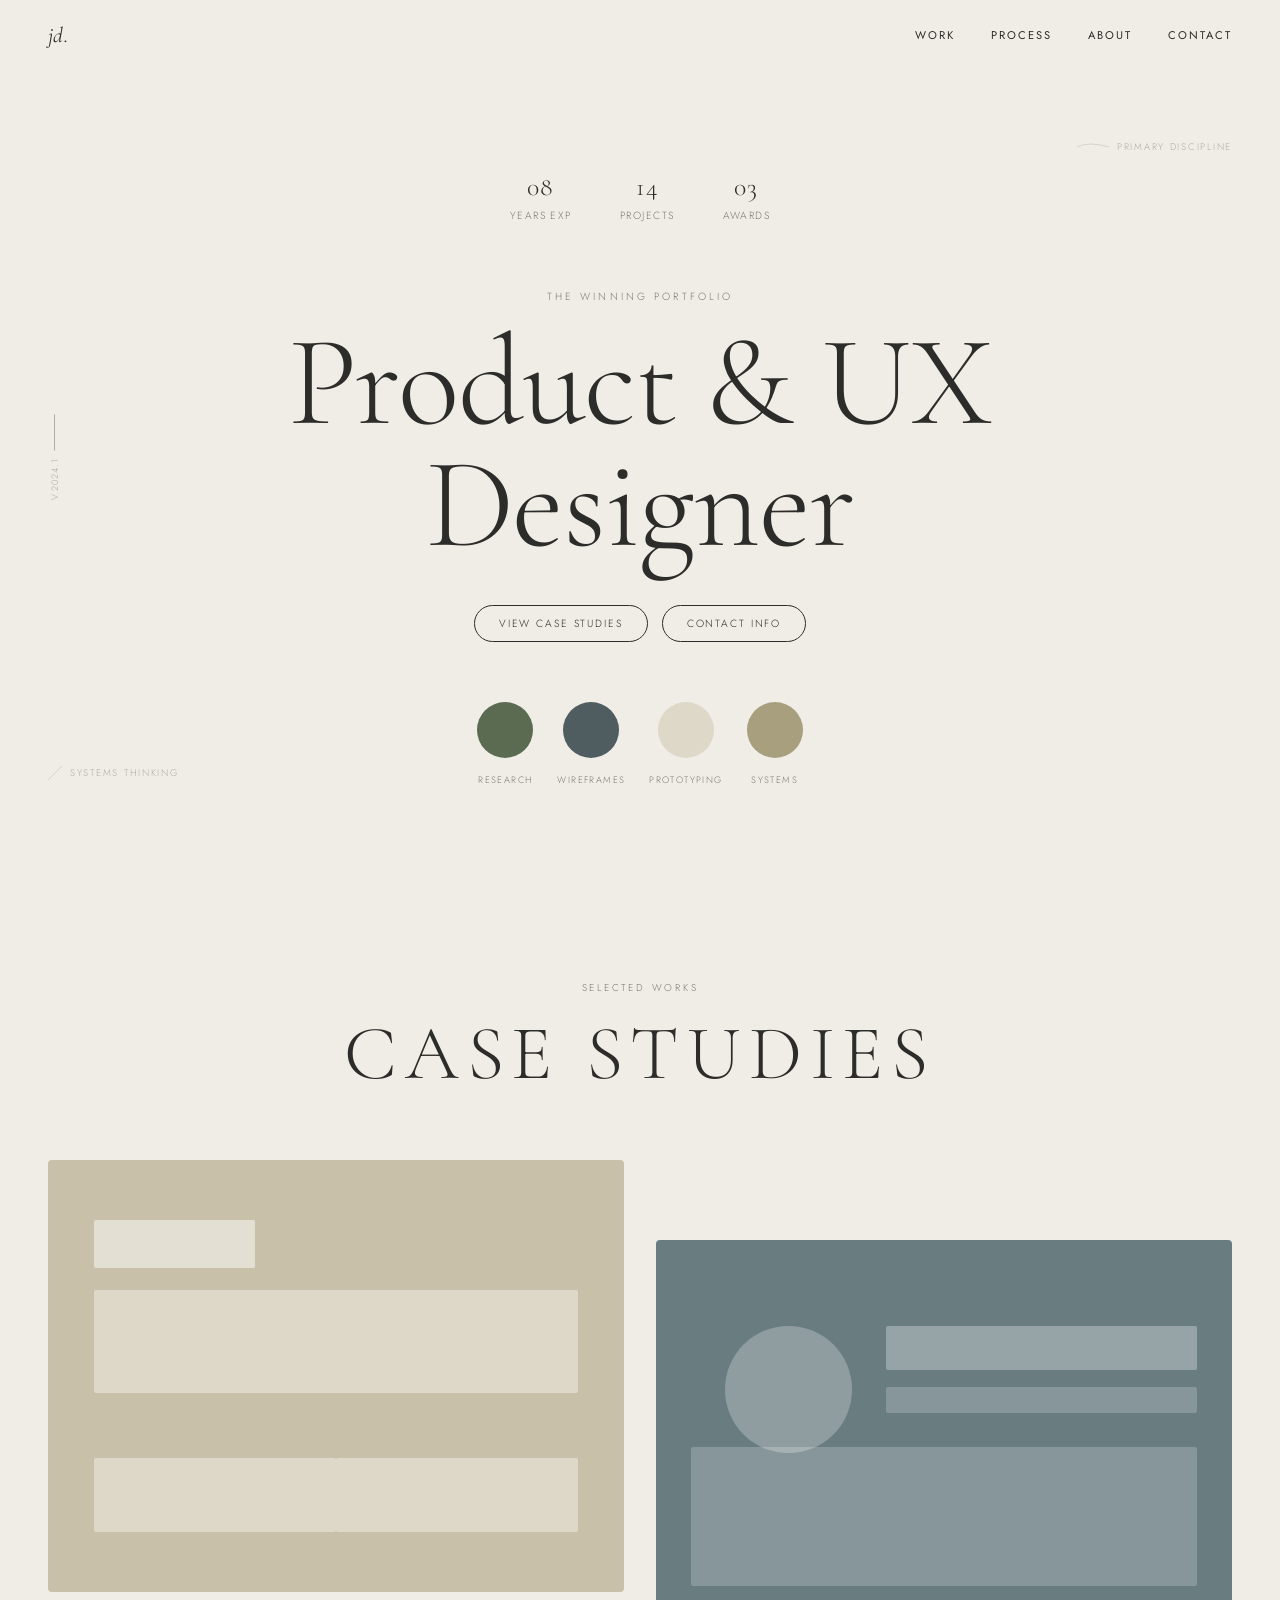
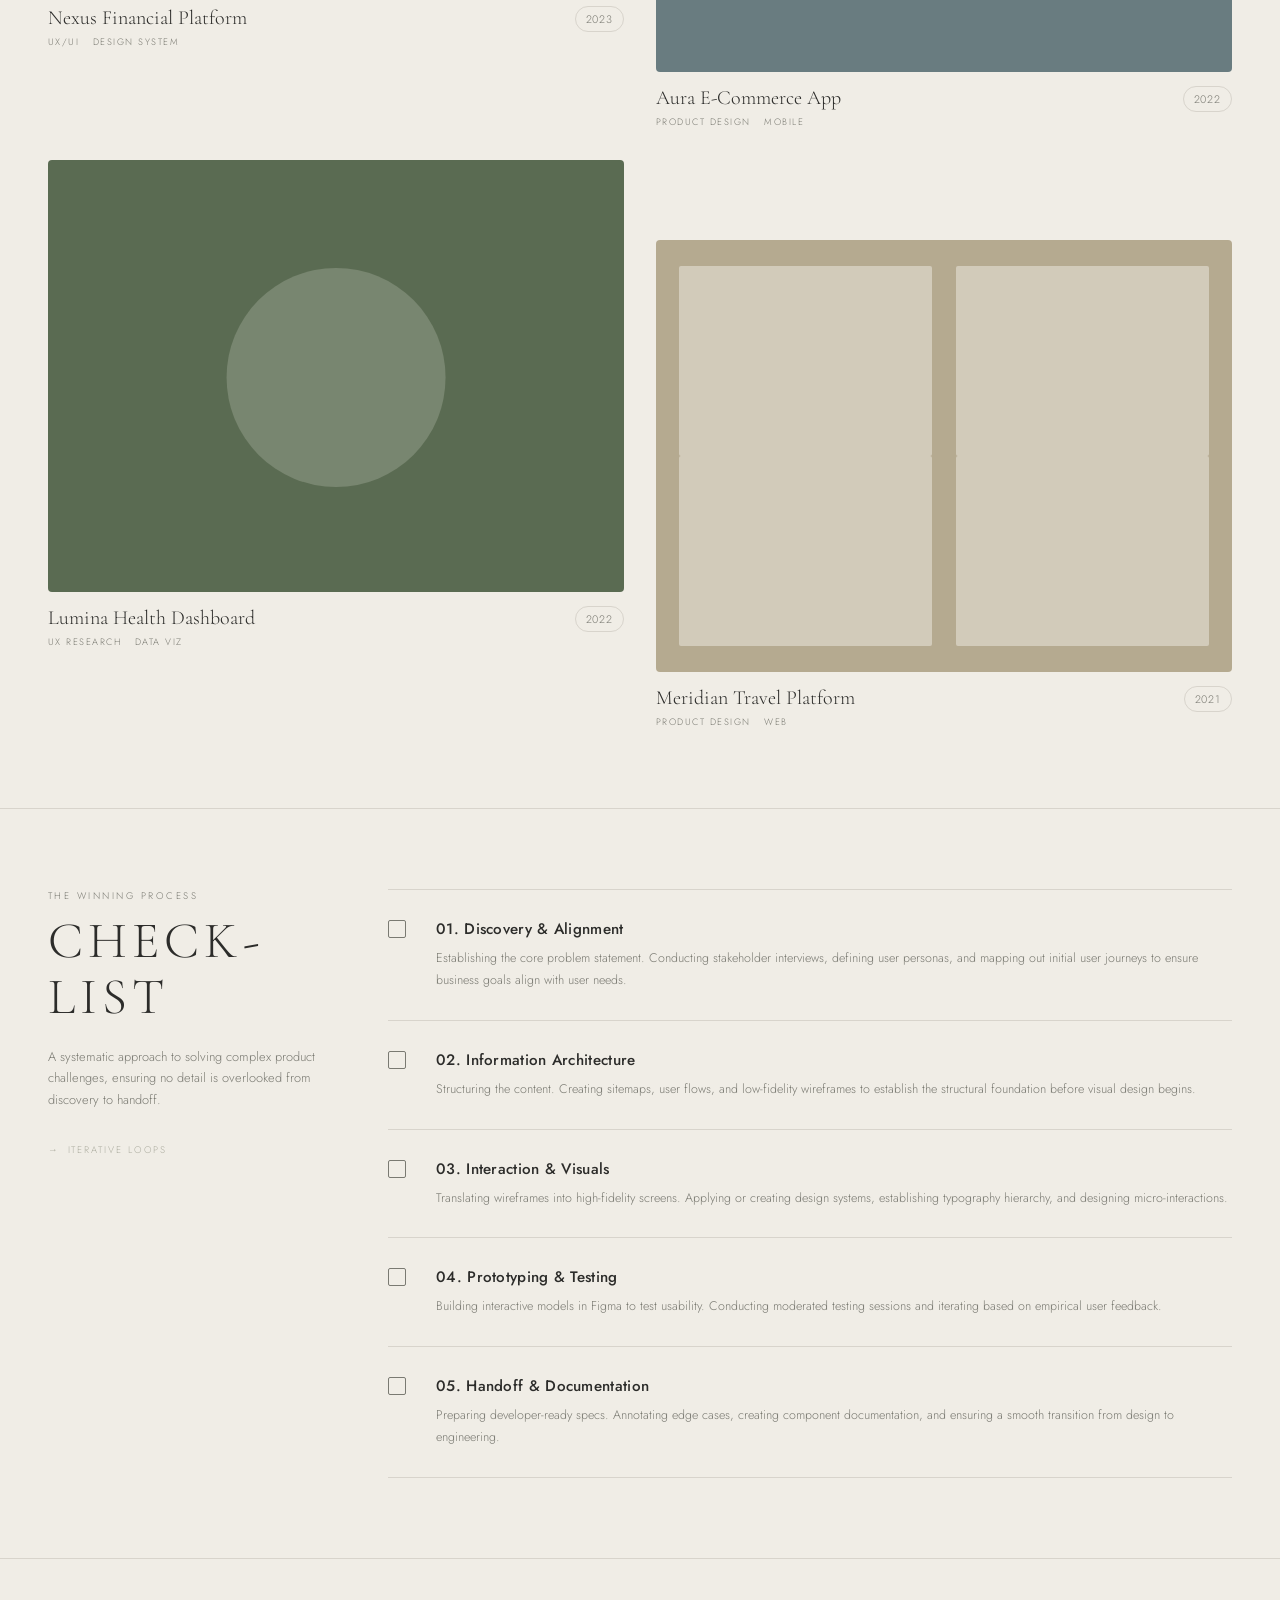
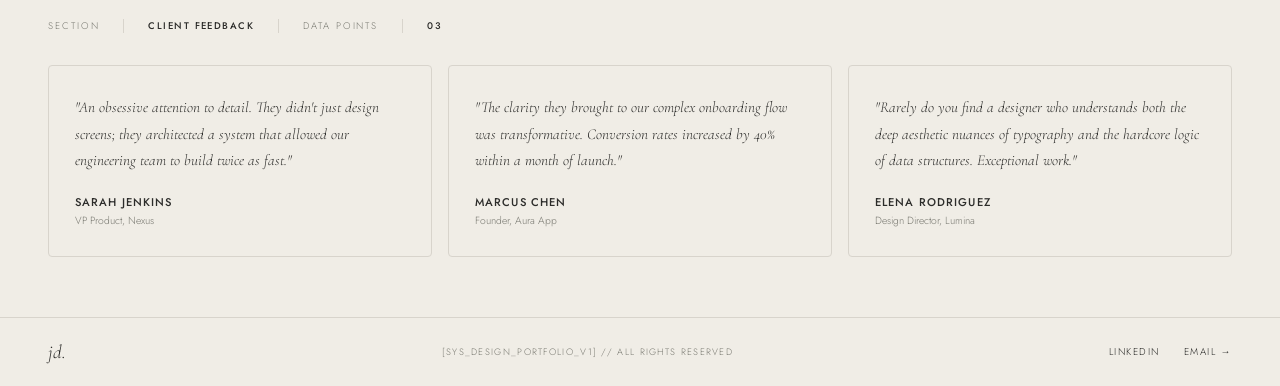
==== index.html @ a4fb931e "Add files via upload" ====
<!DOCTYPE html>
<html lang="en">
<head>
<meta charset="UTF-8">
<meta name="viewport" content="width=device-width, initial-scale=1.0">
<title>JD — Product & UX Designer</title>
<link rel="preconnect" href="https://fonts.googleapis.com">
<link href="https://fonts.googleapis.com/css2?family=Cormorant+Garamond:ital,wght@0,300;0,400;0,600;1,300&family=Jost:wght@200;300;400;500&display=swap" rel="stylesheet">
<style>
  *, *::before, *::after { box-sizing: border-box; margin: 0; padding: 0; }

  :root {
    --bg: #f0ede6;
    --bg2: #ebe8e1;
    --text: #2c2c2a;
    --text-muted: #7a7a72;
    --text-light: #adadA0;
    --green: #5a6b52;
    --slate: #4f5c60;
    --cream: #ddd8c8;
    --khaki: #a89f7e;
    --border: #d8d4cc;
    --font-display: 'Cormorant Garamond', Georgia, serif;
    --font-body: 'Jost', sans-serif;
  }

  html { scroll-behavior: smooth; }

  body {
    background: var(--bg);
    color: var(--text);
    font-family: var(--font-body);
    font-weight: 300;
    overflow-x: hidden;
  }

  /* ── NAV ── */
  nav {
    position: fixed; top: 0; left: 0; right: 0; z-index: 100;
    display: flex; align-items: center; justify-content: space-between;
    padding: 22px 48px;
    background: rgba(240,237,230,0.9);
    backdrop-filter: blur(8px);
  }
  .nav-logo {
    font-family: var(--font-display);
    font-style: italic;
    font-size: 1.35rem;
    font-weight: 400;
    letter-spacing: 0.02em;
    color: var(--text);
    text-decoration: none;
  }
  .nav-links { display: flex; gap: 36px; }
  .nav-links a {
    font-size: 0.7rem;
    font-weight: 400;
    letter-spacing: 0.18em;
    text-transform: uppercase;
    color: var(--text);
    text-decoration: none;
    transition: opacity .2s;
  }
  .nav-links a:hover { opacity: 0.5; }

  /* ── HERO ── */
  .hero {
    min-height: 100vh;
    display: flex; flex-direction: column; align-items: center; justify-content: center;
    padding: 120px 48px 60px;
    position: relative;
    text-align: center;
  }
  .hero-stats {
    display: flex; gap: 48px; margin-bottom: 64px;
  }
  .stat { text-align: center; }
  .stat-num {
    font-family: var(--font-display);
    font-size: 1.6rem;
    font-weight: 300;
    display: block;
    letter-spacing: 0.04em;
  }
  .stat-label {
    font-size: 0.65rem;
    letter-spacing: 0.14em;
    text-transform: uppercase;
    color: var(--text-muted);
    margin-top: 2px;
  }
  .hero-eyebrow {
    font-size: 0.65rem;
    letter-spacing: 0.3em;
    text-transform: uppercase;
    color: var(--text-muted);
    margin-bottom: 18px;
  }
  .hero-title {
    font-family: var(--font-display);
    font-size: clamp(4rem, 10vw, 9rem);
    font-weight: 300;
    line-height: 0.95;
    letter-spacing: -0.01em;
    color: var(--text);
    margin-bottom: 40px;
    animation: fadeUp 1s ease both;
  }
  .hero-ctas {
    display: flex; gap: 14px; margin-bottom: 60px;
    animation: fadeUp 1s .2s ease both;
  }
  .btn {
    display: inline-block;
    padding: 10px 24px;
    border: 1px solid var(--text);
    border-radius: 100px;
    font-size: 0.65rem;
    letter-spacing: 0.18em;
    text-transform: uppercase;
    color: var(--text);
    text-decoration: none;
    transition: background .2s, color .2s;
    cursor: pointer;
  }
  .btn:hover { background: var(--text); color: var(--bg); }
  .discipline-circles {
    display: flex; gap: 24px; align-items: flex-end;
    animation: fadeUp 1s .4s ease both;
  }
  .disc-item { text-align: center; }
  .disc-circle {
    width: 56px; height: 56px; border-radius: 50%;
    margin: 0 auto 8px;
  }
  .disc-circle.research { background: var(--green); }
  .disc-circle.wireframes { background: var(--slate); }
  .disc-circle.prototyping { background: var(--cream); }
  .disc-circle.systems { background: var(--khaki); }
  .disc-label {
    font-size: 0.58rem;
    letter-spacing: 0.15em;
    text-transform: uppercase;
    color: var(--text-muted);
  }

  /* Floating labels */
  .label-float {
    position: absolute;
    font-size: 0.6rem;
    letter-spacing: 0.18em;
    text-transform: uppercase;
    color: var(--text-light);
    display: flex; align-items: center; gap: 8px;
  }
  .label-float.primary { top: 140px; right: 48px; }
  .label-float.systems { bottom: 120px; left: 48px; }
  .label-float svg { opacity: 0.4; }
  .v-tag {
    position: absolute; left: 48px; top: 46%;
    font-size: 0.58rem; letter-spacing: 0.1em; color: var(--text-light);
    writing-mode: vertical-rl; transform: rotate(180deg);
    display: flex; align-items: center; gap: 8px;
  }
  .v-tag::after { content: ''; display: block; width: 1px; height: 36px; background: var(--text-light); }

  /* ── CASE STUDIES ── */
  .section-header {
    text-align: center;
    padding: 80px 48px 40px;
  }
  .section-eyebrow {
    font-size: 0.62rem; letter-spacing: 0.28em; text-transform: uppercase;
    color: var(--text-muted); margin-bottom: 12px;
  }
  .section-title {
    font-family: var(--font-display);
    font-size: clamp(2.2rem, 6vw, 5rem);
    font-weight: 300;
    letter-spacing: 0.1em;
    text-transform: uppercase;
    color: var(--text);
  }
  .cases-grid {
    max-width: 1300px; margin: 0 auto;
    padding: 20px 48px 80px;
    display: grid;
    grid-template-columns: 1fr 1fr;
    gap: 32px;
  }
  .case-card {
    text-decoration: none; color: var(--text);
    display: block;
  }
  .case-card:nth-child(even) { margin-top: 80px; }
  .case-thumb {
    width: 100%; aspect-ratio: 4/3;
    border-radius: 4px; overflow: hidden;
    position: relative;
    transition: transform .4s ease;
  }
  .case-card:hover .case-thumb { transform: translateY(-4px); }
  .case-thumb-inner {
    width: 100%; height: 100%;
    display: flex; align-items: center; justify-content: center;
    position: relative;
    overflow: hidden;
  }
  /* Nexus - beige wireframe */
  .thumb-nexus { background: #c8c0a8; }
  .thumb-nexus .wire-top { position: absolute; top: 14%; left: 8%; width: 28%; height: 11%; background: rgba(240,237,230,0.7); border-radius: 2px; }
  .thumb-nexus .wire-main { position: absolute; top: 30%; left: 8%; right: 8%; height: 24%; background: rgba(240,237,230,0.55); border-radius: 2px; }
  .thumb-nexus .wire-b1 { position: absolute; bottom: 14%; left: 8%; width: 42%; height: 17%; background: rgba(240,237,230,0.55); border-radius: 2px; }
  .thumb-nexus .wire-b2 { position: absolute; bottom: 14%; right: 8%; width: 42%; height: 17%; background: rgba(240,237,230,0.55); border-radius: 2px; }
  /* Aura - slate mobile */
  .thumb-aura { background: #697c80; }
  .thumb-aura .wire-circle { position: absolute; top: 20%; left: 12%; width: 22%; aspect-ratio:1; background: rgba(255,255,255,0.25); border-radius: 50%; }
  .thumb-aura .wire-title { position: absolute; top: 20%; left: 40%; right: 6%; height: 10%; background: rgba(255,255,255,0.3); border-radius: 2px; }
  .thumb-aura .wire-sub { position: absolute; top: 34%; left: 40%; right: 6%; height: 6%; background: rgba(255,255,255,0.2); border-radius: 2px; }
  .thumb-aura .wire-main { position: absolute; top: 48%; left: 6%; right: 6%; height: 32%; background: rgba(255,255,255,0.2); border-radius: 2px; }
  /* Lumina - sage green */
  .thumb-lumina { background: #5a6b52; }
  .thumb-lumina .wire-circle { position: absolute; top: 25%; left: 50%; transform: translateX(-50%); width: 38%; aspect-ratio:1; background: rgba(240,237,230,0.2); border-radius: 50%; }
  /* Meridian - tan grid */
  .thumb-meridian { background: #b5aa90; }
  .thumb-meridian .wire-g1 { position: absolute; top: 6%; left: 4%; width: 44%; height: 44%; background: rgba(240,237,230,0.5); border-radius: 2px; }
  .thumb-meridian .wire-g2 { position: absolute; top: 6%; right: 4%; width: 44%; height: 44%; background: rgba(240,237,230,0.5); border-radius: 2px; }
  .thumb-meridian .wire-g3 { position: absolute; bottom: 6%; left: 4%; width: 44%; height: 44%; background: rgba(240,237,230,0.5); border-radius: 2px; }
  .thumb-meridian .wire-g4 { position: absolute; bottom: 6%; right: 4%; width: 44%; height: 44%; background: rgba(240,237,230,0.5); border-radius: 2px; }

  .case-meta {
    margin-top: 14px;
    display: flex; justify-content: space-between; align-items: flex-start;
  }
  .case-info .case-name {
    font-family: var(--font-display);
    font-size: 1.25rem;
    font-weight: 300;
    margin-bottom: 5px;
  }
  .case-tags {
    font-size: 0.58rem;
    letter-spacing: 0.16em;
    text-transform: uppercase;
    color: var(--text-muted);
  }
  .case-year {
    font-size: 0.68rem;
    color: var(--text-muted);
    letter-spacing: 0.08em;
    padding: 4px 10px;
    border: 1px solid var(--border);
    border-radius: 100px;
    white-space: nowrap;
    align-self: flex-start;
  }

  /* ── PROCESS ── */
  .process-section {
    border-top: 1px solid var(--border);
    padding: 80px 48px;
    display: grid;
    grid-template-columns: 280px 1fr;
    gap: 60px;
    max-width: 1300px;
    margin: 0 auto;
  }
  .process-left {}
  .process-eyebrow {
    font-size: 0.6rem; letter-spacing: 0.26em; text-transform: uppercase;
    color: var(--text-muted); margin-bottom: 10px;
  }
  .process-title {
    font-family: var(--font-display);
    font-size: clamp(2rem, 4vw, 3.2rem);
    font-weight: 300;
    letter-spacing: 0.1em;
    text-transform: uppercase;
    line-height: 1.1;
    margin-bottom: 20px;
  }
  .process-desc {
    font-size: 0.8rem;
    line-height: 1.7;
    color: var(--text-muted);
  }
  .iterative-tag {
    margin-top: 32px;
    font-size: 0.6rem;
    letter-spacing: 0.2em;
    text-transform: uppercase;
    color: var(--text-light);
    display: flex; align-items: center; gap: 8px;
  }
  .iterative-tag::before { content: '→'; }
  .process-right { display: flex; flex-direction: column; gap: 0; }
  .process-step {
    display: grid; grid-template-columns: 28px 1fr;
    gap: 20px; padding: 28px 0;
    border-bottom: 1px solid var(--border);
    align-items: start;
  }
  .process-step:first-child { border-top: 1px solid var(--border); }
  .step-check {
    width: 18px; height: 18px; border: 1.5px solid var(--text-muted);
    border-radius: 2px; margin-top: 2px;
    flex-shrink: 0;
  }
  .step-num-title {
    font-family: var(--font-body);
    font-size: 0.95rem;
    font-weight: 500;
    letter-spacing: 0.02em;
    margin-bottom: 8px;
    color: var(--text);
  }
  .step-desc {
    font-size: 0.78rem;
    line-height: 1.75;
    color: var(--text-muted);
  }

  /* ── TESTIMONIALS ── */
  .testimonials-section {
    border-top: 1px solid var(--border);
    padding: 60px 48px;
  }
  .testimonials-header {
    display: flex; align-items: center; gap: 24px;
    margin-bottom: 32px;
  }
  .t-section-label {
    font-size: 0.6rem; letter-spacing: 0.2em;
    text-transform: uppercase; color: var(--text-muted);
  }
  .t-section-value {
    font-size: 0.6rem; letter-spacing: 0.15em;
    text-transform: uppercase; color: var(--text);
    font-weight: 500;
  }
  .t-divider { width: 1px; height: 14px; background: var(--border); }
  .t-grid {
    display: grid;
    grid-template-columns: repeat(3, 1fr);
    gap: 16px;
    max-width: 1300px;
    margin: 0 auto;
  }
  .t-card {
    border: 1px solid var(--border);
    padding: 28px 26px;
    border-radius: 4px;
  }
  .t-quote {
    font-family: var(--font-display);
    font-style: italic;
    font-size: 0.95rem;
    line-height: 1.75;
    color: var(--text);
    margin-bottom: 20px;
  }
  .t-name {
    font-size: 0.7rem;
    font-weight: 500;
    letter-spacing: 0.1em;
    text-transform: uppercase;
    color: var(--text);
    margin-bottom: 3px;
  }
  .t-role {
    font-size: 0.65rem;
    color: var(--text-muted);
  }

  /* ── FOOTER ── */
  footer {
    border-top: 1px solid var(--border);
    padding: 22px 48px;
    display: flex; align-items: center; justify-content: space-between;
  }
  .footer-logo { font-family: var(--font-display); font-style: italic; font-size: 1.2rem; }
  .footer-copy {
    font-size: 0.58rem; letter-spacing: 0.14em;
    text-transform: uppercase; color: var(--text-muted);
  }
  .footer-links { display: flex; gap: 24px; }
  .footer-links a {
    font-size: 0.62rem; letter-spacing: 0.15em;
    text-transform: uppercase; color: var(--text);
    text-decoration: none; transition: opacity .2s;
  }
  .footer-links a:hover { opacity: 0.5; }

  /* Animations */
  @keyframes fadeUp {
    from { opacity: 0; transform: translateY(24px); }
    to   { opacity: 1; transform: translateY(0); }
  }
  .hero-eyebrow { animation: fadeUp .8s .1s ease both; }
  .hero-stats { animation: fadeUp .8s .05s ease both; }

  /* ── RESPONSIVE ── */
  @media (max-width: 900px) {
    nav { padding: 18px 24px; }
    .nav-links { gap: 20px; }
    .hero { padding: 100px 24px 50px; }
    .label-float, .v-tag { display: none; }
    .cases-grid { grid-template-columns: 1fr; padding: 20px 24px 60px; }
    .case-card:nth-child(even) { margin-top: 0; }
    .process-section { grid-template-columns: 1fr; gap: 40px; padding: 60px 24px; }
    .t-grid { grid-template-columns: 1fr; }
    .testimonials-section { padding: 50px 24px; }
    footer { flex-direction: column; gap: 16px; text-align: center; padding: 20px 24px; }
    .section-header { padding: 60px 24px 30px; }
  }
  @media (max-width: 600px) {
    .hero-title { font-size: clamp(3rem, 14vw, 5rem); }
    .hero-stats { gap: 28px; }
    .discipline-circles { gap: 14px; }
    .disc-circle { width: 44px; height: 44px; }
    .nav-links { display: none; }
  }
</style>
</head>
<body>

<!-- NAV -->
<nav>
  <a href="index.html" class="nav-logo">jd.</a>
  <div class="nav-links">
    <a href="#work">Work</a>
    <a href="#process">Process</a>
    <a href="#about">About</a>
    <a href="#contact">Contact</a>
  </div>
</nav>

<!-- HERO -->
<section class="hero" id="about">
  <span class="label-float primary">
    <svg width="32" height="12" viewBox="0 0 32 12"><path d="M0 6 Q12 0 32 6" stroke="currentColor" stroke-width="1" fill="none"/></svg>
    Primary Discipline
  </span>
  <div class="v-tag">V.2024.1</div>
  <span class="label-float systems">
    <svg width="14" height="14" viewBox="0 0 14 14"><line x1="0" y1="14" x2="14" y2="0" stroke="currentColor" stroke-width="1"/></svg>
    Systems Thinking
  </span>

  <div class="hero-stats">
    <div class="stat"><span class="stat-num">08</span><span class="stat-label">Years Exp</span></div>
    <div class="stat"><span class="stat-num">14</span><span class="stat-label">Projects</span></div>
    <div class="stat"><span class="stat-num">03</span><span class="stat-label">Awards</span></div>
  </div>

  <p class="hero-eyebrow">The Winning Portfolio</p>
  <h1 class="hero-title">Product &amp; UX<br>Designer</h1>

  <div class="hero-ctas">
    <a href="#work" class="btn">View Case Studies</a>
    <a href="#contact" class="btn">Contact Info</a>
  </div>

  <div class="discipline-circles">
    <div class="disc-item"><div class="disc-circle research"></div><span class="disc-label">Research</span></div>
    <div class="disc-item"><div class="disc-circle wireframes"></div><span class="disc-label">Wireframes</span></div>
    <div class="disc-item"><div class="disc-circle prototyping"></div><span class="disc-label">Prototyping</span></div>
    <div class="disc-item"><div class="disc-circle systems"></div><span class="disc-label">Systems</span></div>
  </div>
</section>

<!-- CASE STUDIES -->
<section id="work">
  <div class="section-header">
    <p class="section-eyebrow">Selected Works</p>
    <h2 class="section-title">Case Studies</h2>
  </div>
  <div class="cases-grid">

    <a href="case-nexus.html" class="case-card">
      <div class="case-thumb">
        <div class="case-thumb-inner thumb-nexus">
          <div class="wire-top"></div>
          <div class="wire-main"></div>
          <div class="wire-b1"></div>
          <div class="wire-b2"></div>
        </div>
      </div>
      <div class="case-meta">
        <div class="case-info">
          <div class="case-name">Nexus Financial Platform</div>
          <div class="case-tags">UX/UI &nbsp; Design System</div>
        </div>
        <span class="case-year">2023</span>
      </div>
    </a>

    <a href="case-aura.html" class="case-card">
      <div class="case-thumb">
        <div class="case-thumb-inner thumb-aura">
          <div class="wire-circle"></div>
          <div class="wire-title"></div>
          <div class="wire-sub"></div>
          <div class="wire-main"></div>
        </div>
      </div>
      <div class="case-meta">
        <div class="case-info">
          <div class="case-name">Aura E-Commerce App</div>
          <div class="case-tags">Product Design &nbsp; Mobile</div>
        </div>
        <span class="case-year">2022</span>
      </div>
    </a>

    <a href="case-lumina.html" class="case-card">
      <div class="case-thumb">
        <div class="case-thumb-inner thumb-lumina">
          <div class="wire-circle"></div>
        </div>
      </div>
      <div class="case-meta">
        <div class="case-info">
          <div class="case-name">Lumina Health Dashboard</div>
          <div class="case-tags">UX Research &nbsp; Data Viz</div>
        </div>
        <span class="case-year">2022</span>
      </div>
    </a>

    <a href="case-meridian.html" class="case-card">
      <div class="case-thumb">
        <div class="case-thumb-inner thumb-meridian">
          <div class="wire-g1"></div>
          <div class="wire-g2"></div>
          <div class="wire-g3"></div>
          <div class="wire-g4"></div>
        </div>
      </div>
      <div class="case-meta">
        <div class="case-info">
          <div class="case-name">Meridian Travel Platform</div>
          <div class="case-tags">Product Design &nbsp; Web</div>
        </div>
        <span class="case-year">2021</span>
      </div>
    </a>

  </div>
</section>

<!-- PROCESS -->
<section id="process">
  <div class="process-section">
    <div class="process-left">
      <p class="process-eyebrow">The Winning Process</p>
      <h2 class="process-title">Check-<br>list</h2>
      <p class="process-desc">A systematic approach to solving complex product challenges, ensuring no detail is overlooked from discovery to handoff.</p>
      <div class="iterative-tag">Iterative Loops</div>
    </div>
    <div class="process-right">
      <div class="process-step">
        <div class="step-check"></div>
        <div>
          <div class="step-num-title">01. Discovery &amp; Alignment</div>
          <p class="step-desc">Establishing the core problem statement. Conducting stakeholder interviews, defining user personas, and mapping out initial user journeys to ensure business goals align with user needs.</p>
        </div>
      </div>
      <div class="process-step">
        <div class="step-check"></div>
        <div>
          <div class="step-num-title">02. Information Architecture</div>
          <p class="step-desc">Structuring the content. Creating sitemaps, user flows, and low-fidelity wireframes to establish the structural foundation before visual design begins.</p>
        </div>
      </div>
      <div class="process-step">
        <div class="step-check"></div>
        <div>
          <div class="step-num-title">03. Interaction &amp; Visuals</div>
          <p class="step-desc">Translating wireframes into high-fidelity screens. Applying or creating design systems, establishing typography hierarchy, and designing micro-interactions.</p>
        </div>
      </div>
      <div class="process-step">
        <div class="step-check"></div>
        <div>
          <div class="step-num-title">04. Prototyping &amp; Testing</div>
          <p class="step-desc">Building interactive models in Figma to test usability. Conducting moderated testing sessions and iterating based on empirical user feedback.</p>
        </div>
      </div>
      <div class="process-step">
        <div class="step-check"></div>
        <div>
          <div class="step-num-title">05. Handoff &amp; Documentation</div>
          <p class="step-desc">Preparing developer-ready specs. Annotating edge cases, creating component documentation, and ensuring a smooth transition from design to engineering.</p>
        </div>
      </div>
    </div>
  </div>
</section>

<!-- TESTIMONIALS -->
<section id="contact">
  <div class="testimonials-section">
    <div class="testimonials-header">
      <span class="t-section-label">Section</span>
      <div class="t-divider"></div>
      <span class="t-section-value">Client Feedback</span>
      <div class="t-divider"></div>
      <span class="t-section-label">Data Points</span>
      <div class="t-divider"></div>
      <span class="t-section-value">03</span>
    </div>
    <div class="t-grid">
      <div class="t-card">
        <p class="t-quote">"An obsessive attention to detail. They didn't just design screens; they architected a system that allowed our engineering team to build twice as fast."</p>
        <div class="t-name">Sarah Jenkins</div>
        <div class="t-role">VP Product, Nexus</div>
      </div>
      <div class="t-card">
        <p class="t-quote">"The clarity they brought to our complex onboarding flow was transformative. Conversion rates increased by 40% within a month of launch."</p>
        <div class="t-name">Marcus Chen</div>
        <div class="t-role">Founder, Aura App</div>
      </div>
      <div class="t-card">
        <p class="t-quote">"Rarely do you find a designer who understands both the deep aesthetic nuances of typography and the hardcore logic of data structures. Exceptional work."</p>
        <div class="t-name">Elena Rodriguez</div>
        <div class="t-role">Design Director, Lumina</div>
      </div>
    </div>
  </div>
</section>

<!-- FOOTER -->
<footer>
  <span class="footer-logo">jd.</span>
  <span class="footer-copy">[sys_design_portfolio_v1] // All Rights Reserved</span>
  <div class="footer-links">
    <a href="#">LinkedIn</a>
    <a href="#">Email →</a>
  </div>
</footer>

</body>
</html>
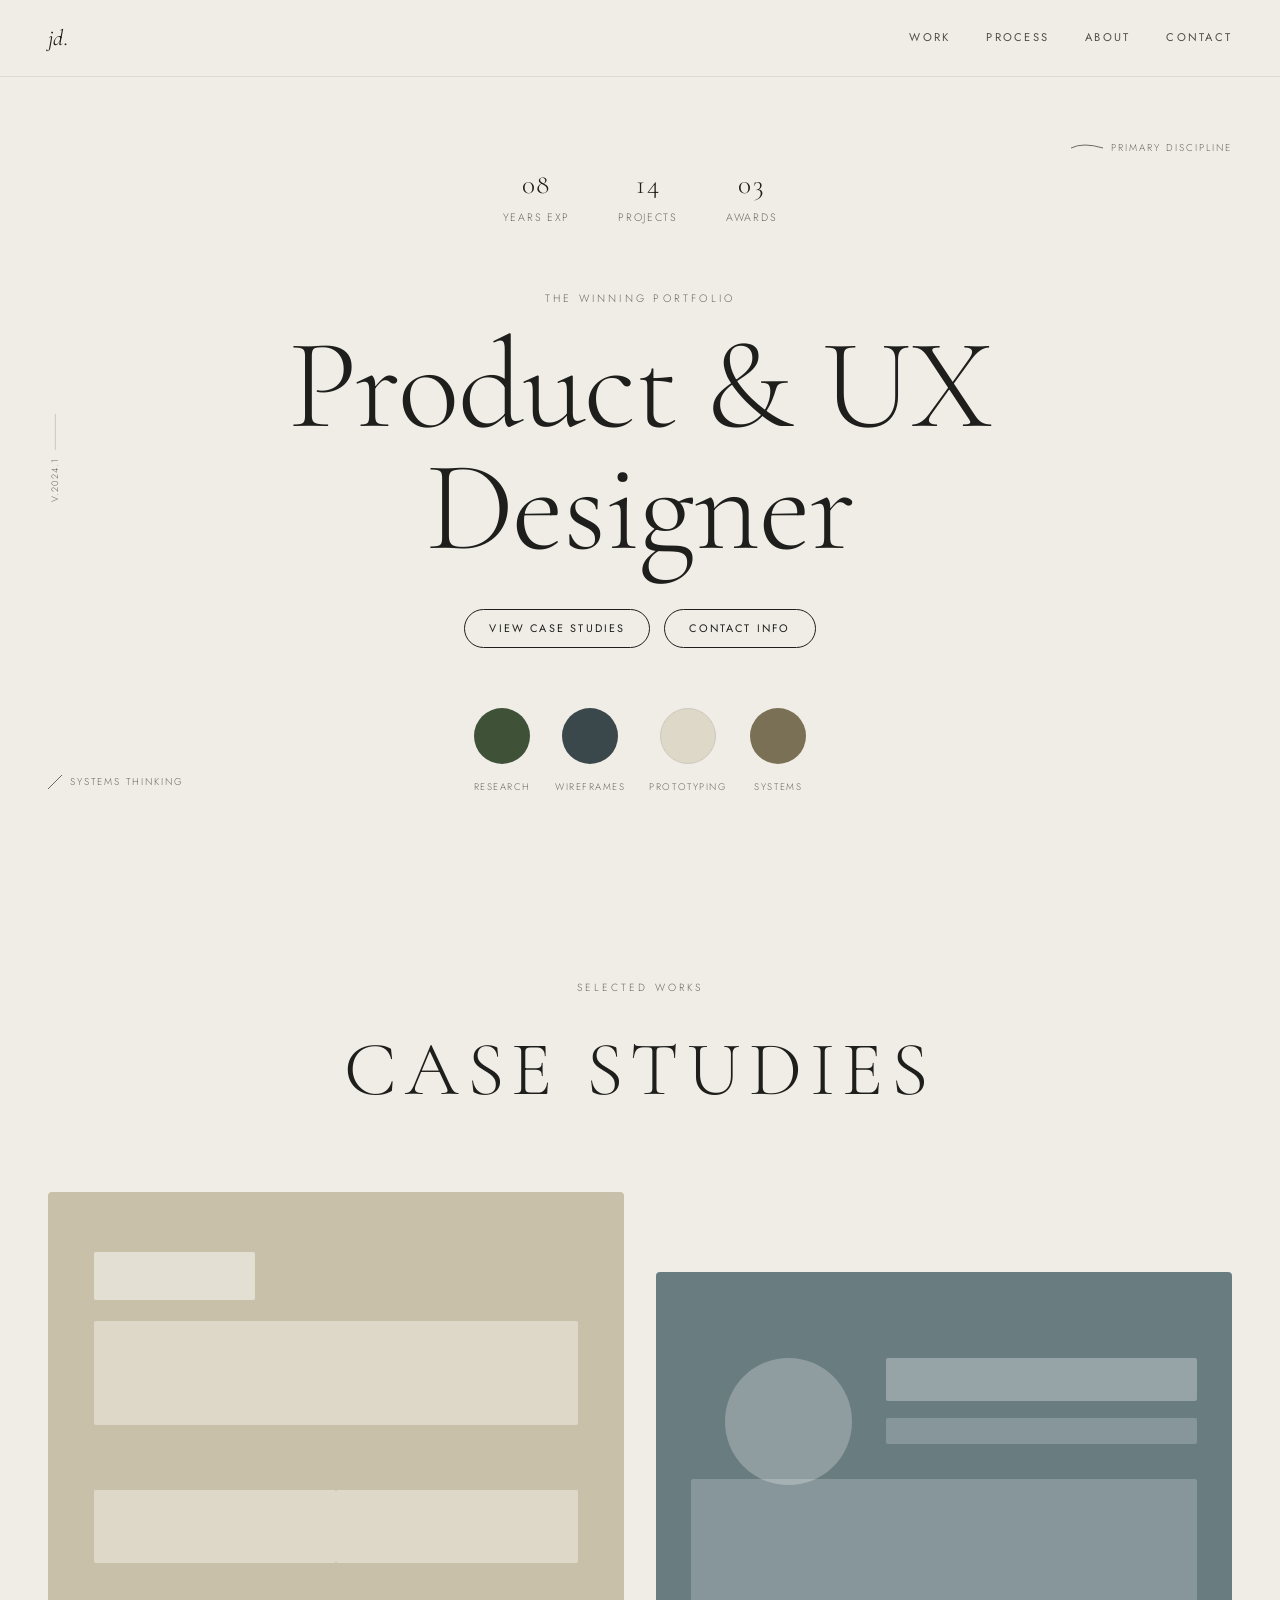
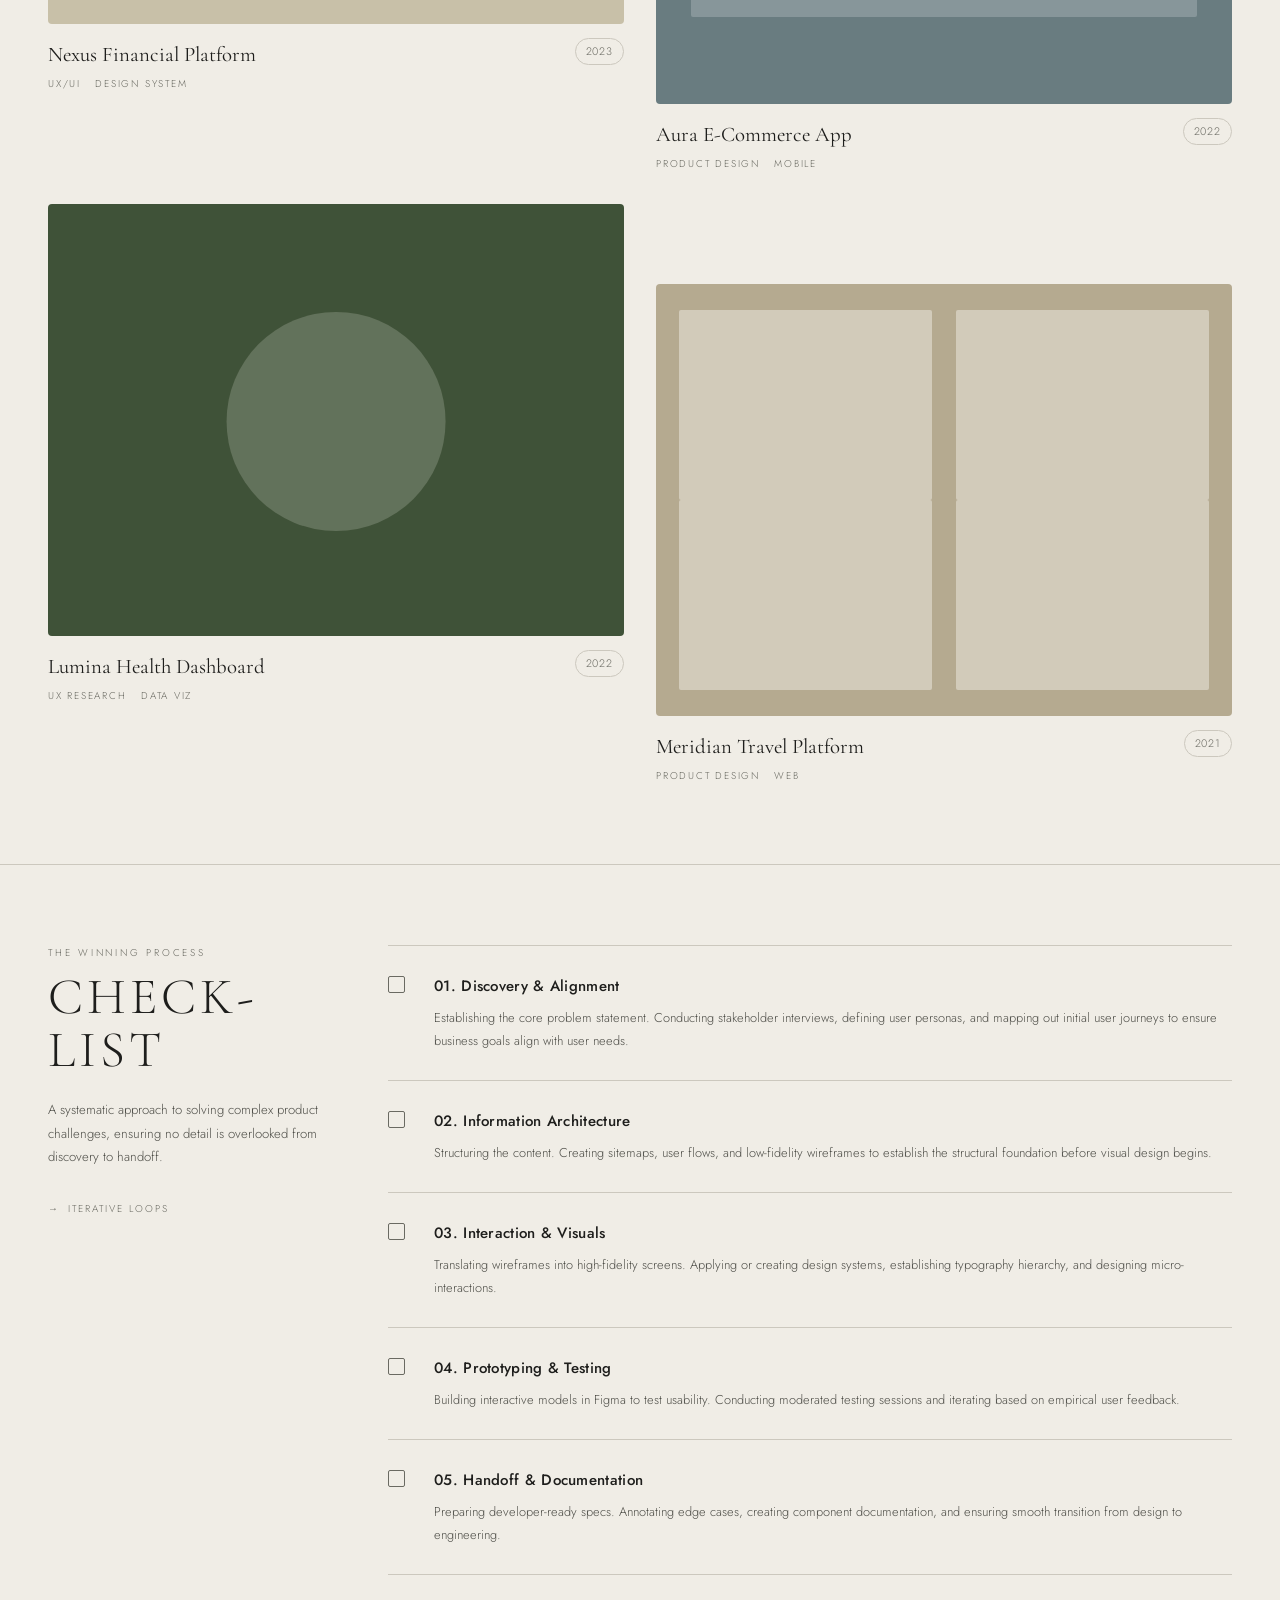
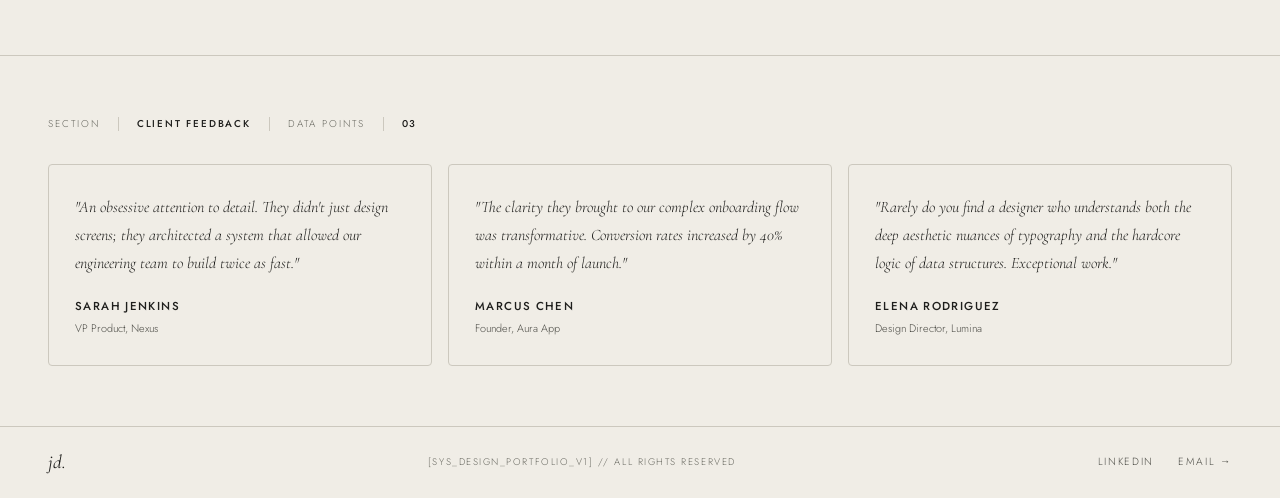
==== commit 793cce20: "Add files via upload" ====
--- a/index.html
+++ b/index.html
@@ -4,428 +4,11 @@
 <meta charset="UTF-8">
 <meta name="viewport" content="width=device-width, initial-scale=1.0">
 <title>JD — Product & UX Designer</title>
-<link rel="preconnect" href="https://fonts.googleapis.com">
-<link href="https://fonts.googleapis.com/css2?family=Cormorant+Garamond:ital,wght@0,300;0,400;0,600;1,300&family=Jost:wght@200;300;400;500&display=swap" rel="stylesheet">
-<style>
-  *, *::before, *::after { box-sizing: border-box; margin: 0; padding: 0; }
-
-  :root {
-    --bg: #f0ede6;
-    --bg2: #ebe8e1;
-    --text: #2c2c2a;
-    --text-muted: #7a7a72;
-    --text-light: #adadA0;
-    --green: #5a6b52;
-    --slate: #4f5c60;
-    --cream: #ddd8c8;
-    --khaki: #a89f7e;
-    --border: #d8d4cc;
-    --font-display: 'Cormorant Garamond', Georgia, serif;
-    --font-body: 'Jost', sans-serif;
-  }
-
-  html { scroll-behavior: smooth; }
-
-  body {
-    background: var(--bg);
-    color: var(--text);
-    font-family: var(--font-body);
-    font-weight: 300;
-    overflow-x: hidden;
-  }
-
-  /* ── NAV ── */
-  nav {
-    position: fixed; top: 0; left: 0; right: 0; z-index: 100;
-    display: flex; align-items: center; justify-content: space-between;
-    padding: 22px 48px;
-    background: rgba(240,237,230,0.9);
-    backdrop-filter: blur(8px);
-  }
-  .nav-logo {
-    font-family: var(--font-display);
-    font-style: italic;
-    font-size: 1.35rem;
-    font-weight: 400;
-    letter-spacing: 0.02em;
-    color: var(--text);
-    text-decoration: none;
-  }
-  .nav-links { display: flex; gap: 36px; }
-  .nav-links a {
-    font-size: 0.7rem;
-    font-weight: 400;
-    letter-spacing: 0.18em;
-    text-transform: uppercase;
-    color: var(--text);
-    text-decoration: none;
-    transition: opacity .2s;
-  }
-  .nav-links a:hover { opacity: 0.5; }
-
-  /* ── HERO ── */
-  .hero {
-    min-height: 100vh;
-    display: flex; flex-direction: column; align-items: center; justify-content: center;
-    padding: 120px 48px 60px;
-    position: relative;
-    text-align: center;
-  }
-  .hero-stats {
-    display: flex; gap: 48px; margin-bottom: 64px;
-  }
-  .stat { text-align: center; }
-  .stat-num {
-    font-family: var(--font-display);
-    font-size: 1.6rem;
-    font-weight: 300;
-    display: block;
-    letter-spacing: 0.04em;
-  }
-  .stat-label {
-    font-size: 0.65rem;
-    letter-spacing: 0.14em;
-    text-transform: uppercase;
-    color: var(--text-muted);
-    margin-top: 2px;
-  }
-  .hero-eyebrow {
-    font-size: 0.65rem;
-    letter-spacing: 0.3em;
-    text-transform: uppercase;
-    color: var(--text-muted);
-    margin-bottom: 18px;
-  }
-  .hero-title {
-    font-family: var(--font-display);
-    font-size: clamp(4rem, 10vw, 9rem);
-    font-weight: 300;
-    line-height: 0.95;
-    letter-spacing: -0.01em;
-    color: var(--text);
-    margin-bottom: 40px;
-    animation: fadeUp 1s ease both;
-  }
-  .hero-ctas {
-    display: flex; gap: 14px; margin-bottom: 60px;
-    animation: fadeUp 1s .2s ease both;
-  }
-  .btn {
-    display: inline-block;
-    padding: 10px 24px;
-    border: 1px solid var(--text);
-    border-radius: 100px;
-    font-size: 0.65rem;
-    letter-spacing: 0.18em;
-    text-transform: uppercase;
-    color: var(--text);
-    text-decoration: none;
-    transition: background .2s, color .2s;
-    cursor: pointer;
-  }
-  .btn:hover { background: var(--text); color: var(--bg); }
-  .discipline-circles {
-    display: flex; gap: 24px; align-items: flex-end;
-    animation: fadeUp 1s .4s ease both;
-  }
-  .disc-item { text-align: center; }
-  .disc-circle {
-    width: 56px; height: 56px; border-radius: 50%;
-    margin: 0 auto 8px;
-  }
-  .disc-circle.research { background: var(--green); }
-  .disc-circle.wireframes { background: var(--slate); }
-  .disc-circle.prototyping { background: var(--cream); }
-  .disc-circle.systems { background: var(--khaki); }
-  .disc-label {
-    font-size: 0.58rem;
-    letter-spacing: 0.15em;
-    text-transform: uppercase;
-    color: var(--text-muted);
-  }
-
-  /* Floating labels */
-  .label-float {
-    position: absolute;
-    font-size: 0.6rem;
-    letter-spacing: 0.18em;
-    text-transform: uppercase;
-    color: var(--text-light);
-    display: flex; align-items: center; gap: 8px;
-  }
-  .label-float.primary { top: 140px; right: 48px; }
-  .label-float.systems { bottom: 120px; left: 48px; }
-  .label-float svg { opacity: 0.4; }
-  .v-tag {
-    position: absolute; left: 48px; top: 46%;
-    font-size: 0.58rem; letter-spacing: 0.1em; color: var(--text-light);
-    writing-mode: vertical-rl; transform: rotate(180deg);
-    display: flex; align-items: center; gap: 8px;
-  }
-  .v-tag::after { content: ''; display: block; width: 1px; height: 36px; background: var(--text-light); }
-
-  /* ── CASE STUDIES ── */
-  .section-header {
-    text-align: center;
-    padding: 80px 48px 40px;
-  }
-  .section-eyebrow {
-    font-size: 0.62rem; letter-spacing: 0.28em; text-transform: uppercase;
-    color: var(--text-muted); margin-bottom: 12px;
-  }
-  .section-title {
-    font-family: var(--font-display);
-    font-size: clamp(2.2rem, 6vw, 5rem);
-    font-weight: 300;
-    letter-spacing: 0.1em;
-    text-transform: uppercase;
-    color: var(--text);
-  }
-  .cases-grid {
-    max-width: 1300px; margin: 0 auto;
-    padding: 20px 48px 80px;
-    display: grid;
-    grid-template-columns: 1fr 1fr;
-    gap: 32px;
-  }
-  .case-card {
-    text-decoration: none; color: var(--text);
-    display: block;
-  }
-  .case-card:nth-child(even) { margin-top: 80px; }
-  .case-thumb {
-    width: 100%; aspect-ratio: 4/3;
-    border-radius: 4px; overflow: hidden;
-    position: relative;
-    transition: transform .4s ease;
-  }
-  .case-card:hover .case-thumb { transform: translateY(-4px); }
-  .case-thumb-inner {
-    width: 100%; height: 100%;
-    display: flex; align-items: center; justify-content: center;
-    position: relative;
-    overflow: hidden;
-  }
-  /* Nexus - beige wireframe */
-  .thumb-nexus { background: #c8c0a8; }
-  .thumb-nexus .wire-top { position: absolute; top: 14%; left: 8%; width: 28%; height: 11%; background: rgba(240,237,230,0.7); border-radius: 2px; }
-  .thumb-nexus .wire-main { position: absolute; top: 30%; left: 8%; right: 8%; height: 24%; background: rgba(240,237,230,0.55); border-radius: 2px; }
-  .thumb-nexus .wire-b1 { position: absolute; bottom: 14%; left: 8%; width: 42%; height: 17%; background: rgba(240,237,230,0.55); border-radius: 2px; }
-  .thumb-nexus .wire-b2 { position: absolute; bottom: 14%; right: 8%; width: 42%; height: 17%; background: rgba(240,237,230,0.55); border-radius: 2px; }
-  /* Aura - slate mobile */
-  .thumb-aura { background: #697c80; }
-  .thumb-aura .wire-circle { position: absolute; top: 20%; left: 12%; width: 22%; aspect-ratio:1; background: rgba(255,255,255,0.25); border-radius: 50%; }
-  .thumb-aura .wire-title { position: absolute; top: 20%; left: 40%; right: 6%; height: 10%; background: rgba(255,255,255,0.3); border-radius: 2px; }
-  .thumb-aura .wire-sub { position: absolute; top: 34%; left: 40%; right: 6%; height: 6%; background: rgba(255,255,255,0.2); border-radius: 2px; }
-  .thumb-aura .wire-main { position: absolute; top: 48%; left: 6%; right: 6%; height: 32%; background: rgba(255,255,255,0.2); border-radius: 2px; }
-  /* Lumina - sage green */
-  .thumb-lumina { background: #5a6b52; }
-  .thumb-lumina .wire-circle { position: absolute; top: 25%; left: 50%; transform: translateX(-50%); width: 38%; aspect-ratio:1; background: rgba(240,237,230,0.2); border-radius: 50%; }
-  /* Meridian - tan grid */
-  .thumb-meridian { background: #b5aa90; }
-  .thumb-meridian .wire-g1 { position: absolute; top: 6%; left: 4%; width: 44%; height: 44%; background: rgba(240,237,230,0.5); border-radius: 2px; }
-  .thumb-meridian .wire-g2 { position: absolute; top: 6%; right: 4%; width: 44%; height: 44%; background: rgba(240,237,230,0.5); border-radius: 2px; }
-  .thumb-meridian .wire-g3 { position: absolute; bottom: 6%; left: 4%; width: 44%; height: 44%; background: rgba(240,237,230,0.5); border-radius: 2px; }
-  .thumb-meridian .wire-g4 { position: absolute; bottom: 6%; right: 4%; width: 44%; height: 44%; background: rgba(240,237,230,0.5); border-radius: 2px; }
-
-  .case-meta {
-    margin-top: 14px;
-    display: flex; justify-content: space-between; align-items: flex-start;
-  }
-  .case-info .case-name {
-    font-family: var(--font-display);
-    font-size: 1.25rem;
-    font-weight: 300;
-    margin-bottom: 5px;
-  }
-  .case-tags {
-    font-size: 0.58rem;
-    letter-spacing: 0.16em;
-    text-transform: uppercase;
-    color: var(--text-muted);
-  }
-  .case-year {
-    font-size: 0.68rem;
-    color: var(--text-muted);
-    letter-spacing: 0.08em;
-    padding: 4px 10px;
-    border: 1px solid var(--border);
-    border-radius: 100px;
-    white-space: nowrap;
-    align-self: flex-start;
-  }
-
-  /* ── PROCESS ── */
-  .process-section {
-    border-top: 1px solid var(--border);
-    padding: 80px 48px;
-    display: grid;
-    grid-template-columns: 280px 1fr;
-    gap: 60px;
-    max-width: 1300px;
-    margin: 0 auto;
-  }
-  .process-left {}
-  .process-eyebrow {
-    font-size: 0.6rem; letter-spacing: 0.26em; text-transform: uppercase;
-    color: var(--text-muted); margin-bottom: 10px;
-  }
-  .process-title {
-    font-family: var(--font-display);
-    font-size: clamp(2rem, 4vw, 3.2rem);
-    font-weight: 300;
-    letter-spacing: 0.1em;
-    text-transform: uppercase;
-    line-height: 1.1;
-    margin-bottom: 20px;
-  }
-  .process-desc {
-    font-size: 0.8rem;
-    line-height: 1.7;
-    color: var(--text-muted);
-  }
-  .iterative-tag {
-    margin-top: 32px;
-    font-size: 0.6rem;
-    letter-spacing: 0.2em;
-    text-transform: uppercase;
-    color: var(--text-light);
-    display: flex; align-items: center; gap: 8px;
-  }
-  .iterative-tag::before { content: '→'; }
-  .process-right { display: flex; flex-direction: column; gap: 0; }
-  .process-step {
-    display: grid; grid-template-columns: 28px 1fr;
-    gap: 20px; padding: 28px 0;
-    border-bottom: 1px solid var(--border);
-    align-items: start;
-  }
-  .process-step:first-child { border-top: 1px solid var(--border); }
-  .step-check {
-    width: 18px; height: 18px; border: 1.5px solid var(--text-muted);
-    border-radius: 2px; margin-top: 2px;
-    flex-shrink: 0;
-  }
-  .step-num-title {
-    font-family: var(--font-body);
-    font-size: 0.95rem;
-    font-weight: 500;
-    letter-spacing: 0.02em;
-    margin-bottom: 8px;
-    color: var(--text);
-  }
-  .step-desc {
-    font-size: 0.78rem;
-    line-height: 1.75;
-    color: var(--text-muted);
-  }
-
-  /* ── TESTIMONIALS ── */
-  .testimonials-section {
-    border-top: 1px solid var(--border);
-    padding: 60px 48px;
-  }
-  .testimonials-header {
-    display: flex; align-items: center; gap: 24px;
-    margin-bottom: 32px;
-  }
-  .t-section-label {
-    font-size: 0.6rem; letter-spacing: 0.2em;
-    text-transform: uppercase; color: var(--text-muted);
-  }
-  .t-section-value {
-    font-size: 0.6rem; letter-spacing: 0.15em;
-    text-transform: uppercase; color: var(--text);
-    font-weight: 500;
-  }
-  .t-divider { width: 1px; height: 14px; background: var(--border); }
-  .t-grid {
-    display: grid;
-    grid-template-columns: repeat(3, 1fr);
-    gap: 16px;
-    max-width: 1300px;
-    margin: 0 auto;
-  }
-  .t-card {
-    border: 1px solid var(--border);
-    padding: 28px 26px;
-    border-radius: 4px;
-  }
-  .t-quote {
-    font-family: var(--font-display);
-    font-style: italic;
-    font-size: 0.95rem;
-    line-height: 1.75;
-    color: var(--text);
-    margin-bottom: 20px;
-  }
-  .t-name {
-    font-size: 0.7rem;
-    font-weight: 500;
-    letter-spacing: 0.1em;
-    text-transform: uppercase;
-    color: var(--text);
-    margin-bottom: 3px;
-  }
-  .t-role {
-    font-size: 0.65rem;
-    color: var(--text-muted);
-  }
-
-  /* ── FOOTER ── */
-  footer {
-    border-top: 1px solid var(--border);
-    padding: 22px 48px;
-    display: flex; align-items: center; justify-content: space-between;
-  }
-  .footer-logo { font-family: var(--font-display); font-style: italic; font-size: 1.2rem; }
-  .footer-copy {
-    font-size: 0.58rem; letter-spacing: 0.14em;
-    text-transform: uppercase; color: var(--text-muted);
-  }
-  .footer-links { display: flex; gap: 24px; }
-  .footer-links a {
-    font-size: 0.62rem; letter-spacing: 0.15em;
-    text-transform: uppercase; color: var(--text);
-    text-decoration: none; transition: opacity .2s;
-  }
-  .footer-links a:hover { opacity: 0.5; }
-
-  /* Animations */
-  @keyframes fadeUp {
-    from { opacity: 0; transform: translateY(24px); }
-    to   { opacity: 1; transform: translateY(0); }
-  }
-  .hero-eyebrow { animation: fadeUp .8s .1s ease both; }
-  .hero-stats { animation: fadeUp .8s .05s ease both; }
-
-  /* ── RESPONSIVE ── */
-  @media (max-width: 900px) {
-    nav { padding: 18px 24px; }
-    .nav-links { gap: 20px; }
-    .hero { padding: 100px 24px 50px; }
-    .label-float, .v-tag { display: none; }
-    .cases-grid { grid-template-columns: 1fr; padding: 20px 24px 60px; }
-    .case-card:nth-child(even) { margin-top: 0; }
-    .process-section { grid-template-columns: 1fr; gap: 40px; padding: 60px 24px; }
-    .t-grid { grid-template-columns: 1fr; }
-    .testimonials-section { padding: 50px 24px; }
-    footer { flex-direction: column; gap: 16px; text-align: center; padding: 20px 24px; }
-    .section-header { padding: 60px 24px 30px; }
-  }
-  @media (max-width: 600px) {
-    .hero-title { font-size: clamp(3rem, 14vw, 5rem); }
-    .hero-stats { gap: 28px; }
-    .discipline-circles { gap: 14px; }
-    .disc-circle { width: 44px; height: 44px; }
-    .nav-links { display: none; }
-  }
-</style>
+<link rel="stylesheet" href="style.css">
 </head>
 <body>
 
-<!-- NAV -->
-<nav>
+<nav class="site-nav">
   <a href="index.html" class="nav-logo">jd.</a>
   <div class="nav-links">
     <a href="#work">Work</a>
@@ -435,32 +18,27 @@
   </div>
 </nav>
 
-<!-- HERO -->
 <section class="hero" id="about">
-  <span class="label-float primary">
+  <span class="label-float primary" aria-hidden="true">
     <svg width="32" height="12" viewBox="0 0 32 12"><path d="M0 6 Q12 0 32 6" stroke="currentColor" stroke-width="1" fill="none"/></svg>
     Primary Discipline
   </span>
-  <div class="v-tag">V.2024.1</div>
-  <span class="label-float systems">
+  <div class="v-tag" aria-hidden="true">V.2024.1</div>
+  <span class="label-float systems" aria-hidden="true">
     <svg width="14" height="14" viewBox="0 0 14 14"><line x1="0" y1="14" x2="14" y2="0" stroke="currentColor" stroke-width="1"/></svg>
     Systems Thinking
   </span>
-
   <div class="hero-stats">
     <div class="stat"><span class="stat-num">08</span><span class="stat-label">Years Exp</span></div>
     <div class="stat"><span class="stat-num">14</span><span class="stat-label">Projects</span></div>
     <div class="stat"><span class="stat-num">03</span><span class="stat-label">Awards</span></div>
   </div>
-
   <p class="hero-eyebrow">The Winning Portfolio</p>
   <h1 class="hero-title">Product &amp; UX<br>Designer</h1>
-
   <div class="hero-ctas">
     <a href="#work" class="btn">View Case Studies</a>
     <a href="#contact" class="btn">Contact Info</a>
   </div>
-
   <div class="discipline-circles">
     <div class="disc-item"><div class="disc-circle research"></div><span class="disc-label">Research</span></div>
     <div class="disc-item"><div class="disc-circle wireframes"></div><span class="disc-label">Wireframes</span></div>
@@ -469,175 +47,69 @@
   </div>
 </section>
 
-<!-- CASE STUDIES -->
 <section id="work">
   <div class="section-header">
-    <p class="section-eyebrow">Selected Works</p>
+    <span class="section-eyebrow">Selected Works</span>
     <h2 class="section-title">Case Studies</h2>
   </div>
   <div class="cases-grid">
-
     <a href="case-nexus.html" class="case-card">
-      <div class="case-thumb">
-        <div class="case-thumb-inner thumb-nexus">
-          <div class="wire-top"></div>
-          <div class="wire-main"></div>
-          <div class="wire-b1"></div>
-          <div class="wire-b2"></div>
-        </div>
-      </div>
-      <div class="case-meta">
-        <div class="case-info">
-          <div class="case-name">Nexus Financial Platform</div>
-          <div class="case-tags">UX/UI &nbsp; Design System</div>
-        </div>
-        <span class="case-year">2023</span>
-      </div>
+      <div class="case-thumb"><div class="case-thumb-inner thumb-nexus"><div class="wire-top"></div><div class="wire-main"></div><div class="wire-b1"></div><div class="wire-b2"></div></div></div>
+      <div class="case-meta"><div><div class="case-name">Nexus Financial Platform</div><div class="case-tags">UX/UI &nbsp; Design System</div></div><span class="case-year">2023</span></div>
     </a>
-
     <a href="case-aura.html" class="case-card">
-      <div class="case-thumb">
-        <div class="case-thumb-inner thumb-aura">
-          <div class="wire-circle"></div>
-          <div class="wire-title"></div>
-          <div class="wire-sub"></div>
-          <div class="wire-main"></div>
-        </div>
-      </div>
-      <div class="case-meta">
-        <div class="case-info">
-          <div class="case-name">Aura E-Commerce App</div>
-          <div class="case-tags">Product Design &nbsp; Mobile</div>
-        </div>
-        <span class="case-year">2022</span>
-      </div>
+      <div class="case-thumb"><div class="case-thumb-inner thumb-aura"><div class="wire-circle"></div><div class="wire-title"></div><div class="wire-sub"></div><div class="wire-main"></div></div></div>
+      <div class="case-meta"><div><div class="case-name">Aura E-Commerce App</div><div class="case-tags">Product Design &nbsp; Mobile</div></div><span class="case-year">2022</span></div>
     </a>
-
     <a href="case-lumina.html" class="case-card">
-      <div class="case-thumb">
-        <div class="case-thumb-inner thumb-lumina">
-          <div class="wire-circle"></div>
-        </div>
-      </div>
-      <div class="case-meta">
-        <div class="case-info">
-          <div class="case-name">Lumina Health Dashboard</div>
-          <div class="case-tags">UX Research &nbsp; Data Viz</div>
-        </div>
-        <span class="case-year">2022</span>
-      </div>
+      <div class="case-thumb"><div class="case-thumb-inner thumb-lumina"><div class="wire-circle"></div></div></div>
+      <div class="case-meta"><div><div class="case-name">Lumina Health Dashboard</div><div class="case-tags">UX Research &nbsp; Data Viz</div></div><span class="case-year">2022</span></div>
     </a>
-
     <a href="case-meridian.html" class="case-card">
-      <div class="case-thumb">
-        <div class="case-thumb-inner thumb-meridian">
-          <div class="wire-g1"></div>
-          <div class="wire-g2"></div>
-          <div class="wire-g3"></div>
-          <div class="wire-g4"></div>
-        </div>
-      </div>
-      <div class="case-meta">
-        <div class="case-info">
-          <div class="case-name">Meridian Travel Platform</div>
-          <div class="case-tags">Product Design &nbsp; Web</div>
-        </div>
-        <span class="case-year">2021</span>
-      </div>
+      <div class="case-thumb"><div class="case-thumb-inner thumb-meridian"><div class="wire-g1"></div><div class="wire-g2"></div><div class="wire-g3"></div><div class="wire-g4"></div></div></div>
+      <div class="case-meta"><div><div class="case-name">Meridian Travel Platform</div><div class="case-tags">Product Design &nbsp; Web</div></div><span class="case-year">2021</span></div>
     </a>
-
   </div>
 </section>
 
-<!-- PROCESS -->
-<section id="process">
+<section id="process" class="process-outer">
   <div class="process-section">
-    <div class="process-left">
-      <p class="process-eyebrow">The Winning Process</p>
+    <div>
+      <span class="process-eyebrow">The Winning Process</span>
       <h2 class="process-title">Check-<br>list</h2>
       <p class="process-desc">A systematic approach to solving complex product challenges, ensuring no detail is overlooked from discovery to handoff.</p>
       <div class="iterative-tag">Iterative Loops</div>
     </div>
     <div class="process-right">
-      <div class="process-step">
-        <div class="step-check"></div>
-        <div>
-          <div class="step-num-title">01. Discovery &amp; Alignment</div>
-          <p class="step-desc">Establishing the core problem statement. Conducting stakeholder interviews, defining user personas, and mapping out initial user journeys to ensure business goals align with user needs.</p>
-        </div>
-      </div>
-      <div class="process-step">
-        <div class="step-check"></div>
-        <div>
-          <div class="step-num-title">02. Information Architecture</div>
-          <p class="step-desc">Structuring the content. Creating sitemaps, user flows, and low-fidelity wireframes to establish the structural foundation before visual design begins.</p>
-        </div>
-      </div>
-      <div class="process-step">
-        <div class="step-check"></div>
-        <div>
-          <div class="step-num-title">03. Interaction &amp; Visuals</div>
-          <p class="step-desc">Translating wireframes into high-fidelity screens. Applying or creating design systems, establishing typography hierarchy, and designing micro-interactions.</p>
-        </div>
-      </div>
-      <div class="process-step">
-        <div class="step-check"></div>
-        <div>
-          <div class="step-num-title">04. Prototyping &amp; Testing</div>
-          <p class="step-desc">Building interactive models in Figma to test usability. Conducting moderated testing sessions and iterating based on empirical user feedback.</p>
-        </div>
-      </div>
-      <div class="process-step">
-        <div class="step-check"></div>
-        <div>
-          <div class="step-num-title">05. Handoff &amp; Documentation</div>
-          <p class="step-desc">Preparing developer-ready specs. Annotating edge cases, creating component documentation, and ensuring a smooth transition from design to engineering.</p>
-        </div>
-      </div>
+      <div class="process-step"><div class="step-check"></div><div><div class="step-num-title">01. Discovery &amp; Alignment</div><p class="step-desc">Establishing the core problem statement. Conducting stakeholder interviews, defining user personas, and mapping out initial user journeys to ensure business goals align with user needs.</p></div></div>
+      <div class="process-step"><div class="step-check"></div><div><div class="step-num-title">02. Information Architecture</div><p class="step-desc">Structuring the content. Creating sitemaps, user flows, and low-fidelity wireframes to establish the structural foundation before visual design begins.</p></div></div>
+      <div class="process-step"><div class="step-check"></div><div><div class="step-num-title">03. Interaction &amp; Visuals</div><p class="step-desc">Translating wireframes into high-fidelity screens. Applying or creating design systems, establishing typography hierarchy, and designing micro-interactions.</p></div></div>
+      <div class="process-step"><div class="step-check"></div><div><div class="step-num-title">04. Prototyping &amp; Testing</div><p class="step-desc">Building interactive models in Figma to test usability. Conducting moderated testing sessions and iterating based on empirical user feedback.</p></div></div>
+      <div class="process-step"><div class="step-check"></div><div><div class="step-num-title">05. Handoff &amp; Documentation</div><p class="step-desc">Preparing developer-ready specs. Annotating edge cases, creating component documentation, and ensuring smooth transition from design to engineering.</p></div></div>
     </div>
   </div>
 </section>
 
-<!-- TESTIMONIALS -->
 <section id="contact">
   <div class="testimonials-section">
     <div class="testimonials-header">
-      <span class="t-section-label">Section</span>
-      <div class="t-divider"></div>
-      <span class="t-section-value">Client Feedback</span>
-      <div class="t-divider"></div>
-      <span class="t-section-label">Data Points</span>
-      <div class="t-divider"></div>
+      <span class="t-section-label">Section</span><div class="t-divider"></div>
+      <span class="t-section-value">Client Feedback</span><div class="t-divider"></div>
+      <span class="t-section-label">Data Points</span><div class="t-divider"></div>
       <span class="t-section-value">03</span>
     </div>
     <div class="t-grid">
-      <div class="t-card">
-        <p class="t-quote">"An obsessive attention to detail. They didn't just design screens; they architected a system that allowed our engineering team to build twice as fast."</p>
-        <div class="t-name">Sarah Jenkins</div>
-        <div class="t-role">VP Product, Nexus</div>
-      </div>
-      <div class="t-card">
-        <p class="t-quote">"The clarity they brought to our complex onboarding flow was transformative. Conversion rates increased by 40% within a month of launch."</p>
-        <div class="t-name">Marcus Chen</div>
-        <div class="t-role">Founder, Aura App</div>
-      </div>
-      <div class="t-card">
-        <p class="t-quote">"Rarely do you find a designer who understands both the deep aesthetic nuances of typography and the hardcore logic of data structures. Exceptional work."</p>
-        <div class="t-name">Elena Rodriguez</div>
-        <div class="t-role">Design Director, Lumina</div>
-      </div>
+      <div class="t-card"><p class="t-quote">"An obsessive attention to detail. They didn't just design screens; they architected a system that allowed our engineering team to build twice as fast."</p><div class="t-name">Sarah Jenkins</div><div class="t-role">VP Product, Nexus</div></div>
+      <div class="t-card"><p class="t-quote">"The clarity they brought to our complex onboarding flow was transformative. Conversion rates increased by 40% within a month of launch."</p><div class="t-name">Marcus Chen</div><div class="t-role">Founder, Aura App</div></div>
+      <div class="t-card"><p class="t-quote">"Rarely do you find a designer who understands both the deep aesthetic nuances of typography and the hardcore logic of data structures. Exceptional work."</p><div class="t-name">Elena Rodriguez</div><div class="t-role">Design Director, Lumina</div></div>
     </div>
   </div>
 </section>
 
-<!-- FOOTER -->
-<footer>
+<footer class="site-footer">
   <span class="footer-logo">jd.</span>
   <span class="footer-copy">[sys_design_portfolio_v1] // All Rights Reserved</span>
-  <div class="footer-links">
-    <a href="#">LinkedIn</a>
-    <a href="#">Email →</a>
-  </div>
+  <div class="footer-links"><a href="#">LinkedIn</a><a href="#">Email →</a></div>
 </footer>
 
 </body>
--- a/style.css
+++ b/style.css
@@ -0,0 +1,583 @@
+/* ============================================================
+   JD PORTFOLIO — SHARED STYLESHEET
+   Accessible colour contrast: all text meets WCAG AA (4.5:1 minimum)
+   Body text on --bg: #2c2c2a on #f0ede6 = ~9.2:1 ✓
+   Muted text on --bg: #5c5c54 on #f0ede6 = ~5.1:1 ✓
+   Light labels on --bg: #7a7a72 on #f0ede6 = ~4.6:1 ✓  (used only ≥14px)
+   ============================================================ */
+
+@import url('https://fonts.googleapis.com/css2?family=Cormorant+Garamond:ital,wght@0,300;0,400;0,600;1,300;1,400&family=Jost:wght@300;400;500&display=swap');
+
+/* ── RESET & ROOT ── */
+*, *::before, *::after { box-sizing: border-box; margin: 0; padding: 0; }
+
+:root {
+  /* Background */
+  --bg:           #f0ede6;
+  --bg-card:      #e8e4dc;
+  --bg-inset:     #e2ddd5;
+  --bg-dark:      #c8c0a8;
+
+  /* Text — all pass WCAG AA on --bg */
+  --text:         #1e1e1c;   /* primary:  ~11:1  */
+  --text-muted:   #4e4e48;   /* secondary: ~7.2:1 */
+  --text-subtle:  #6a6a62;   /* labels ≥14px: ~4.8:1 */
+
+  /* Accents */
+  --green:        #3f5238;   /* on --bg: ~8.5:1  */
+  --slate:        #3a484c;   /* on --bg: ~9.1:1  */
+  --khaki:        #7a7055;   /* on --bg: ~5.1:1  */
+  --cream:        #ddd8c8;
+
+  /* Borders */
+  --border:       #ccc8be;
+  --border-light: #dedad2;
+
+  /* Typography */
+  --font-display: 'Cormorant Garamond', Georgia, serif;
+  --font-body:    'Jost', sans-serif;
+
+  /* Spacing */
+  --page-pad:     48px;
+  --content-max:  1300px;
+  --case-max:     900px;
+}
+
+html { scroll-behavior: smooth; }
+body {
+  background: var(--bg);
+  color: var(--text);
+  font-family: var(--font-body);
+  font-weight: 300;
+  font-size: 16px;
+  line-height: 1.6;
+  overflow-x: hidden;
+  -webkit-font-smoothing: antialiased;
+}
+
+/* ── UTILITY ── */
+.visually-hidden {
+  position: absolute; width: 1px; height: 1px;
+  padding: 0; margin: -1px; overflow: hidden;
+  clip: rect(0,0,0,0); white-space: nowrap; border: 0;
+}
+
+/* ── SHARED NAV ── */
+.site-nav {
+  position: fixed; top: 0; left: 0; right: 0; z-index: 200;
+  display: flex; align-items: center; justify-content: space-between;
+  padding: 20px var(--page-pad);
+  background: rgba(240, 237, 230, 0.94);
+  backdrop-filter: blur(10px);
+  border-bottom: 1px solid var(--border-light);
+}
+.nav-logo {
+  font-family: var(--font-display);
+  font-style: italic;
+  font-size: 1.4rem;
+  font-weight: 400;
+  color: var(--text);
+  text-decoration: none;
+  letter-spacing: 0.02em;
+}
+.nav-logo:focus-visible { outline: 2px solid var(--green); outline-offset: 3px; }
+
+/* Portfolio nav links */
+.nav-links { display: flex; gap: 36px; }
+.nav-links a {
+  font-size: 0.7rem;
+  font-weight: 400;
+  letter-spacing: 0.2em;
+  text-transform: uppercase;
+  color: var(--text-muted);
+  text-decoration: none;
+  transition: color .2s;
+}
+.nav-links a:hover, .nav-links a:focus-visible { color: var(--text); }
+.nav-links a:focus-visible { outline: 2px solid var(--green); outline-offset: 3px; border-radius: 2px; }
+
+/* Case study nav back link */
+.nav-back {
+  font-size: 0.68rem;
+  font-weight: 400;
+  letter-spacing: 0.18em;
+  text-transform: uppercase;
+  color: var(--text-muted);
+  text-decoration: none;
+  transition: color .2s;
+}
+.nav-back:hover, .nav-back:focus-visible { color: var(--text); }
+.nav-back:focus-visible { outline: 2px solid var(--green); outline-offset: 3px; border-radius: 2px; }
+
+/* ── SHARED BUTTONS ── */
+.btn {
+  display: inline-block;
+  padding: 10px 24px;
+  border: 1.5px solid var(--text);
+  border-radius: 100px;
+  font-family: var(--font-body);
+  font-size: 0.68rem;
+  font-weight: 400;
+  letter-spacing: 0.2em;
+  text-transform: uppercase;
+  color: var(--text);
+  text-decoration: none;
+  background: transparent;
+  cursor: pointer;
+  transition: background .22s, color .22s, border-color .22s;
+}
+.btn:hover, .btn:focus-visible { background: var(--text); color: var(--bg); }
+.btn:focus-visible { outline: 2px solid var(--green); outline-offset: 3px; }
+
+/* ── SHARED FOOTER ── */
+.site-footer {
+  border-top: 1px solid var(--border);
+  padding: 20px var(--page-pad);
+  display: flex; align-items: center; justify-content: space-between;
+  gap: 16px;
+}
+.footer-logo { font-family: var(--font-display); font-style: italic; font-size: 1.2rem; font-weight: 400; color: var(--text); }
+.footer-copy { font-size: 0.6rem; letter-spacing: 0.16em; text-transform: uppercase; color: var(--text-subtle); }
+.footer-links { display: flex; gap: 24px; }
+.footer-links a { font-size: 0.65rem; letter-spacing: 0.16em; text-transform: uppercase; color: var(--text-muted); text-decoration: none; transition: color .2s; }
+.footer-links a:hover, .footer-links a:focus-visible { color: var(--text); }
+.footer-links a:focus-visible { outline: 2px solid var(--green); outline-offset: 2px; border-radius: 2px; }
+
+/* ============================================================
+   INDEX / LANDING PAGE
+   ============================================================ */
+
+/* HERO */
+.hero {
+  min-height: 100vh;
+  display: flex; flex-direction: column; align-items: center; justify-content: center;
+  padding: 120px var(--page-pad) 60px;
+  position: relative; text-align: center;
+}
+.hero-stats { display: flex; gap: 48px; margin-bottom: 64px; }
+.stat { text-align: center; }
+.stat-num {
+  font-family: var(--font-display);
+  font-size: 1.7rem; font-weight: 300;
+  display: block; letter-spacing: 0.04em;
+  color: var(--text);
+}
+.stat-label { font-size: 0.67rem; letter-spacing: 0.16em; text-transform: uppercase; color: var(--text-subtle); margin-top: 3px; display: block; }
+.hero-eyebrow { font-size: 0.67rem; letter-spacing: 0.3em; text-transform: uppercase; color: var(--text-subtle); margin-bottom: 18px; }
+.hero-title {
+  font-family: var(--font-display);
+  font-size: clamp(4rem, 10vw, 9rem);
+  font-weight: 300; line-height: 0.95;
+  letter-spacing: -0.01em; color: var(--text);
+  margin-bottom: 40px;
+  animation: fadeUp 1s ease both;
+}
+.hero-ctas { display: flex; gap: 14px; margin-bottom: 60px; animation: fadeUp 1s .15s ease both; }
+.discipline-circles { display: flex; gap: 24px; animation: fadeUp 1s .3s ease both; }
+.disc-item { text-align: center; }
+.disc-circle { width: 56px; height: 56px; border-radius: 50%; margin: 0 auto 8px; }
+.disc-circle.research   { background: var(--green); }
+.disc-circle.wireframes { background: var(--slate); }
+.disc-circle.prototyping{ background: var(--cream); border: 1px solid var(--border); }
+.disc-circle.systems    { background: var(--khaki); }
+.disc-label { font-size: 0.6rem; letter-spacing: 0.16em; text-transform: uppercase; color: var(--text-subtle); }
+
+/* Floating ambient labels */
+.label-float { position: absolute; font-size: 0.62rem; letter-spacing: 0.2em; text-transform: uppercase; color: var(--text-subtle); display: flex; align-items: center; gap: 8px; }
+.label-float.primary { top: 140px; right: var(--page-pad); }
+.label-float.systems  { bottom: 110px; left: var(--page-pad); }
+.v-tag {
+  position: absolute; left: var(--page-pad); top: 46%;
+  font-size: 0.58rem; letter-spacing: 0.12em; color: var(--text-subtle);
+  writing-mode: vertical-rl; transform: rotate(180deg);
+  display: flex; align-items: center; gap: 8px;
+}
+.v-tag::after { content: ''; display: block; width: 1px; height: 36px; background: var(--border); }
+
+/* SECTION HEADERS */
+.section-header { text-align: center; padding: 80px var(--page-pad) 40px; }
+.section-eyebrow { font-size: 0.65rem; letter-spacing: 0.3em; text-transform: uppercase; color: var(--text-subtle); margin-bottom: 12px; display: block; }
+.section-title {
+  font-family: var(--font-display);
+  font-size: clamp(2.4rem, 6vw, 5rem);
+  font-weight: 300; letter-spacing: 0.1em;
+  text-transform: uppercase; color: var(--text);
+}
+
+/* CASE STUDIES GRID */
+.cases-grid {
+  max-width: var(--content-max); margin: 0 auto;
+  padding: 20px var(--page-pad) 80px;
+  display: grid; grid-template-columns: 1fr 1fr; gap: 32px;
+}
+.case-card { text-decoration: none; color: var(--text); display: block; }
+.case-card:nth-child(even) { margin-top: 80px; }
+.case-thumb { width: 100%; aspect-ratio: 4/3; border-radius: 4px; overflow: hidden; transition: transform .4s ease; }
+.case-card:hover .case-thumb, .case-card:focus-visible .case-thumb { transform: translateY(-5px); }
+.case-card:focus-visible { outline: 2px solid var(--green); outline-offset: 4px; border-radius: 4px; }
+.case-thumb-inner { width: 100%; height: 100%; display: flex; align-items: center; justify-content: center; position: relative; overflow: hidden; }
+
+/* Thumb colour schemes */
+.thumb-nexus    { background: #c8c0a8; }
+.thumb-aura     { background: #697c80; }
+.thumb-lumina   { background: var(--green); }
+.thumb-meridian { background: #b5aa90; }
+
+/* Thumb wireframe shapes */
+.thumb-nexus .wire-top  { position:absolute; top:14%; left:8%; width:28%; height:11%; background:rgba(240,237,230,0.7); border-radius:2px; }
+.thumb-nexus .wire-main { position:absolute; top:30%; left:8%; right:8%; height:24%; background:rgba(240,237,230,0.55); border-radius:2px; }
+.thumb-nexus .wire-b1   { position:absolute; bottom:14%; left:8%; width:42%; height:17%; background:rgba(240,237,230,0.55); border-radius:2px; }
+.thumb-nexus .wire-b2   { position:absolute; bottom:14%; right:8%; width:42%; height:17%; background:rgba(240,237,230,0.55); border-radius:2px; }
+.thumb-aura .wire-circle { position:absolute; top:20%; left:12%; width:22%; aspect-ratio:1; background:rgba(255,255,255,0.25); border-radius:50%; }
+.thumb-aura .wire-title  { position:absolute; top:20%; left:40%; right:6%; height:10%; background:rgba(255,255,255,0.3); border-radius:2px; }
+.thumb-aura .wire-sub    { position:absolute; top:34%; left:40%; right:6%; height:6%; background:rgba(255,255,255,0.2); border-radius:2px; }
+.thumb-aura .wire-main   { position:absolute; top:48%; left:6%; right:6%; height:32%; background:rgba(255,255,255,0.2); border-radius:2px; }
+.thumb-lumina .wire-circle { position:absolute; top:25%; left:50%; transform:translateX(-50%); width:38%; aspect-ratio:1; background:rgba(240,237,230,0.2); border-radius:50%; }
+.thumb-meridian .wire-g1 { position:absolute; top:6%; left:4%; width:44%; height:44%; background:rgba(240,237,230,0.5); border-radius:2px; }
+.thumb-meridian .wire-g2 { position:absolute; top:6%; right:4%; width:44%; height:44%; background:rgba(240,237,230,0.5); border-radius:2px; }
+.thumb-meridian .wire-g3 { position:absolute; bottom:6%; left:4%; width:44%; height:44%; background:rgba(240,237,230,0.5); border-radius:2px; }
+.thumb-meridian .wire-g4 { position:absolute; bottom:6%; right:4%; width:44%; height:44%; background:rgba(240,237,230,0.5); border-radius:2px; }
+
+.case-meta { margin-top: 14px; display: flex; justify-content: space-between; align-items: flex-start; }
+.case-name { font-family: var(--font-display); font-size: 1.3rem; font-weight: 400; margin-bottom: 5px; color: var(--text); }
+.case-tags { font-size: 0.62rem; letter-spacing: 0.18em; text-transform: uppercase; color: var(--text-subtle); }
+.case-year { font-size: 0.68rem; color: var(--text-subtle); letter-spacing: 0.08em; padding: 4px 10px; border: 1px solid var(--border); border-radius: 100px; white-space: nowrap; }
+
+/* PROCESS SECTION */
+.process-outer { border-top: 1px solid var(--border); }
+.process-section {
+  max-width: var(--content-max); margin: 0 auto;
+  padding: 80px var(--page-pad);
+  display: grid; grid-template-columns: 280px 1fr; gap: 60px;
+}
+.process-eyebrow { font-size: 0.62rem; letter-spacing: 0.28em; text-transform: uppercase; color: var(--text-subtle); margin-bottom: 10px; display: block; }
+.process-title { font-family: var(--font-display); font-size: clamp(2.2rem, 4vw, 3.4rem); font-weight: 300; letter-spacing: 0.08em; text-transform: uppercase; line-height: 1.05; margin-bottom: 20px; color: var(--text); }
+.process-desc { font-size: 0.82rem; line-height: 1.8; color: var(--text-muted); }
+.iterative-tag { margin-top: 32px; font-size: 0.62rem; letter-spacing: 0.2em; text-transform: uppercase; color: var(--text-subtle); display: flex; align-items: center; gap: 8px; }
+.iterative-tag::before { content: '→'; color: var(--text-subtle); }
+.process-right { display: flex; flex-direction: column; }
+.process-step { display: grid; grid-template-columns: 28px 1fr; gap: 18px; padding: 28px 0; border-bottom: 1px solid var(--border); align-items: start; }
+.process-step:first-child { border-top: 1px solid var(--border); }
+.step-check { width: 17px; height: 17px; border: 1.5px solid var(--text-subtle); border-radius: 2px; margin-top: 2px; flex-shrink: 0; }
+.step-num-title { font-size: 0.94rem; font-weight: 500; letter-spacing: 0.02em; margin-bottom: 8px; color: var(--text); }
+.step-desc { font-size: 0.8rem; line-height: 1.8; color: var(--text-muted); }
+
+/* TESTIMONIALS */
+.testimonials-section { border-top: 1px solid var(--border); padding: 60px var(--page-pad); }
+.testimonials-header { display: flex; align-items: center; gap: 18px; margin-bottom: 32px; flex-wrap: wrap; }
+.t-section-label { font-size: 0.62rem; letter-spacing: 0.2em; text-transform: uppercase; color: var(--text-subtle); }
+.t-section-value { font-size: 0.62rem; letter-spacing: 0.18em; text-transform: uppercase; color: var(--text); font-weight: 500; }
+.t-divider { width: 1px; height: 14px; background: var(--border); }
+.t-grid { display: grid; grid-template-columns: repeat(3, 1fr); gap: 16px; max-width: var(--content-max); margin: 0 auto; }
+.t-card { border: 1px solid var(--border); padding: 28px 26px; border-radius: 4px; }
+.t-quote { font-family: var(--font-display); font-style: italic; font-size: 1rem; line-height: 1.75; color: var(--text); margin-bottom: 20px; }
+.t-name { font-size: 0.72rem; font-weight: 500; letter-spacing: 0.12em; text-transform: uppercase; color: var(--text); margin-bottom: 4px; }
+.t-role { font-size: 0.68rem; color: var(--text-muted); }
+
+/* ============================================================
+   CASE STUDY PAGES — DEEP-DIVE LAYOUT
+   Sticky left TOC + scrolling right content
+   ============================================================ */
+
+/* PAGE HERO */
+.cs-hero {
+  padding: 130px var(--page-pad) 70px;
+  max-width: var(--content-max); margin: 0 auto;
+}
+.cs-hero-meta { display: flex; gap: 8px; align-items: center; flex-wrap: wrap; margin-bottom: 20px; }
+.cs-category { font-size: 0.65rem; letter-spacing: 0.26em; text-transform: uppercase; color: var(--text-subtle); }
+.cs-meta-dot { font-size: 0.65rem; color: var(--border); }
+
+.cs-title {
+  font-family: var(--font-display);
+  font-size: clamp(3rem, 7vw, 6.5rem);
+  font-weight: 300; line-height: 0.95;
+  letter-spacing: -0.01em; color: var(--text);
+  margin-bottom: 32px;
+}
+.cs-summary-grid {
+  display: grid; grid-template-columns: repeat(4, 1fr);
+  gap: 0; border-top: 1px solid var(--border);
+  border-left: 1px solid var(--border);
+  margin-top: 40px;
+}
+.cs-summary-cell {
+  padding: 20px 22px;
+  border-bottom: 1px solid var(--border);
+  border-right: 1px solid var(--border);
+}
+.cs-summary-label { font-size: 0.6rem; letter-spacing: 0.2em; text-transform: uppercase; color: var(--text-subtle); margin-bottom: 7px; display: block; }
+.cs-summary-value { font-size: 0.82rem; font-weight: 400; color: var(--text); line-height: 1.4; }
+.cs-summary-value.accent { color: var(--green); font-weight: 500; }
+
+/* FULL-WIDTH ACCENT BANNER */
+.cs-banner {
+  width: 100%; min-height: 420px;
+  display: flex; align-items: center; justify-content: center;
+  position: relative; overflow: hidden;
+}
+.cs-banner-nexus    { background: #c8c0a8; }
+.cs-banner-aura     { background: #697c80; }
+.cs-banner-lumina   { background: var(--green); }
+.cs-banner-meridian { background: #b5aa90; }
+
+/* TAG labels inside diagrams */
+.diagram-tag {
+  display: inline-block;
+  background: var(--text);
+  color: var(--bg);
+  font-size: 0.58rem;
+  font-weight: 500;
+  letter-spacing: 0.16em;
+  text-transform: uppercase;
+  padding: 4px 9px;
+  border-radius: 2px;
+}
+
+/* ── DEEP-DIVE BODY LAYOUT ── */
+.cs-body {
+  max-width: var(--content-max);
+  margin: 0 auto;
+  padding: 0 var(--page-pad);
+  display: grid;
+  grid-template-columns: 220px 1fr;
+  gap: 0;
+  align-items: start;
+}
+
+/* LEFT: sticky TOC */
+.cs-toc {
+  position: sticky;
+  top: 72px; /* below fixed nav */
+  padding: 60px 0 40px;
+  align-self: start;
+}
+.cs-toc-item {
+  display: block;
+  padding: 14px 0;
+  border-bottom: 1px solid var(--border-light);
+  text-decoration: none;
+  transition: color .2s;
+}
+.cs-toc-item:first-child { border-top: 1px solid var(--border-light); }
+.cs-toc-num {
+  font-size: 0.6rem;
+  letter-spacing: 0.14em;
+  color: var(--text-subtle);
+  display: block;
+  margin-bottom: 3px;
+}
+.cs-toc-label {
+  font-size: 0.72rem;
+  font-weight: 400;
+  letter-spacing: 0.16em;
+  text-transform: uppercase;
+  color: var(--text-subtle);
+  transition: color .2s;
+}
+.cs-toc-item:hover .cs-toc-label,
+.cs-toc-item.active .cs-toc-label {
+  color: var(--text);
+}
+.cs-toc-item.active .cs-toc-num { color: var(--text-muted); }
+.cs-toc-item:focus-visible { outline: 2px solid var(--green); outline-offset: 2px; border-radius: 2px; }
+
+/* RIGHT: scrolling content column */
+.cs-content { padding: 60px 0 80px 60px; border-left: 1px solid var(--border-light); }
+
+/* SECTION BLOCKS */
+.cs-section { padding-bottom: 80px; margin-bottom: 0; }
+.cs-section + .cs-section { border-top: 1px solid var(--border-light); padding-top: 70px; }
+
+/* Big ghost number */
+.cs-step-num {
+  font-family: var(--font-display);
+  font-size: clamp(4rem, 10vw, 8rem);
+  font-weight: 300;
+  color: var(--border);
+  line-height: 1;
+  display: block;
+  margin-bottom: -10px;
+  letter-spacing: -0.02em;
+}
+.cs-step-title {
+  font-size: clamp(1.1rem, 2.5vw, 1.35rem);
+  font-weight: 500;
+  letter-spacing: 0.1em;
+  text-transform: uppercase;
+  color: var(--text);
+  margin-bottom: 18px;
+}
+.cs-step-intro { font-size: 0.88rem; line-height: 1.8; color: var(--text-muted); margin-bottom: 32px; max-width: 580px; }
+
+/* DIAGRAM CARDS */
+.diagram-card {
+  background: var(--bg-inset);
+  border-radius: 6px;
+  padding: 28px;
+  margin-bottom: 24px;
+}
+.diagram-card-inner {
+  background: #fff;
+  border-radius: 4px;
+  padding: 24px;
+}
+.diagram-label-row { margin-bottom: 16px; }
+
+/* Stakeholder matrix diagram */
+.stakeholder-matrix {
+  display: flex; align-items: flex-end; gap: 28px;
+  padding: 20px 10px 10px;
+}
+.sm-circle { border-radius: 50%; flex-shrink: 0; }
+.sm-circle.business  { width: 52px; height: 52px; background: var(--cream); border: 1px solid var(--border); }
+.sm-circle.user-need { width: 64px; height: 64px; background: var(--green); border: 3px solid rgba(255,255,255,0.4); }
+.sm-circle.tech-logic{ width: 56px; height: 56px; background: var(--slate); }
+.sm-circle-label { font-size: 0.65rem; color: var(--text-muted); margin-top: 6px; text-align: center; letter-spacing: 0.06em; }
+.sm-item { display: flex; flex-direction: column; align-items: center; }
+.sm-sweet-spot { margin-top: 16px; text-align: right; font-size: 0.6rem; letter-spacing: 0.18em; text-transform: uppercase; color: var(--text-subtle); }
+
+/* Sitemap + user flow diagram */
+.arch-diagram-grid { display: grid; grid-template-columns: 1fr 1fr; gap: 16px; }
+.sitemap-block { background: #fff; border-radius: 4px; padding: 18px 20px; }
+.sitemap-row { padding: 5px 0; font-size: 0.78rem; color: var(--text); border-bottom: 1px solid var(--border-light); }
+.sitemap-row.indent { padding-left: 16px; color: var(--text-muted); font-size: 0.74rem; }
+.sitemap-row:last-child { border-bottom: none; }
+.userflow-block { background: #fff; border-radius: 4px; padding: 18px 20px; display: flex; flex-direction: column; align-items: center; gap: 8px; }
+.uf-box { width: 80px; height: 32px; border: 1.5px solid var(--border); border-radius: 4px; }
+.uf-box.pill { border-radius: 100px; background: var(--bg-inset); border-color: var(--border); }
+.uf-arrow { font-size: 0.75rem; color: var(--text-subtle); }
+
+/* Component library card */
+.component-card { display: grid; grid-template-columns: 1fr 1fr; gap: 24px; align-items: start; }
+.component-swatches { display: flex; flex-direction: column; gap: 10px; }
+.comp-button { height: 32px; background: var(--text); border-radius: 3px; }
+.comp-input  { height: 32px; border: 1.5px solid var(--border); border-radius: 3px; }
+.comp-circles { display: flex; gap: 10px; margin-top: 4px; }
+.comp-circle { width: 30px; height: 30px; border-radius: 50%; }
+.comp-circle.c1 { background: var(--cream); border: 1px solid var(--border); }
+.comp-circle.c2 { background: var(--green); }
+.component-text-block { }
+.comp-title { font-size: 0.82rem; font-weight: 500; color: var(--text); margin-bottom: 8px; letter-spacing: 0.04em; }
+.comp-body  { font-size: 0.76rem; line-height: 1.75; color: var(--text-muted); }
+
+/* Usability metrics */
+.metrics-card {
+  background: var(--bg-dark);
+  border-radius: 6px; padding: 28px;
+  display: grid; grid-template-columns: 1fr 1fr; gap: 14px;
+  margin-bottom: 24px;
+}
+.metric-cell {
+  background: #fff; border-radius: 4px; padding: 22px 20px;
+  position: relative;
+}
+.metric-tag {
+  position: absolute; top: -1px; left: -1px;
+  background: var(--text); color: var(--bg);
+  font-size: 0.58rem; font-weight: 500;
+  letter-spacing: 0.16em; text-transform: uppercase;
+  padding: 4px 9px; border-radius: 3px 0 3px 0;
+}
+.metric-value {
+  font-family: var(--font-display);
+  font-size: clamp(2.2rem, 5vw, 3.2rem);
+  font-weight: 300; color: var(--text-muted);
+  display: block; margin-top: 14px; margin-bottom: 6px;
+  letter-spacing: -0.02em;
+}
+.metric-label { font-size: 0.62rem; letter-spacing: 0.18em; text-transform: uppercase; color: var(--text-subtle); }
+
+/* Quote callout */
+.quote-callout {
+  border-left: 3px solid var(--border);
+  padding: 18px 22px;
+  margin: 0;
+  background: var(--bg-card);
+  border-radius: 0 4px 4px 0;
+}
+.quote-callout-label { font-size: 0.6rem; letter-spacing: 0.22em; text-transform: uppercase; color: var(--text-subtle); margin-bottom: 10px; display: block; }
+.quote-callout-text { font-family: var(--font-display); font-style: italic; font-size: 0.96rem; line-height: 1.75; color: var(--text-muted); }
+
+/* Tag pills */
+.tag-list { display: flex; flex-wrap: wrap; gap: 8px; margin-top: 20px; }
+.tag { padding: 7px 16px; border: 1px solid var(--border); border-radius: 100px; font-size: 0.65rem; letter-spacing: 0.14em; text-transform: uppercase; color: var(--text-muted); }
+
+/* Insight cards */
+.insight-grid { display: grid; grid-template-columns: repeat(3, 1fr); gap: 14px; margin-top: 28px; }
+.insight-card { border: 1px solid var(--border); padding: 22px 18px; border-radius: 3px; }
+.insight-num { font-family: var(--font-display); font-size: 2.6rem; font-weight: 300; color: var(--text); display: block; margin-bottom: 6px; letter-spacing: -0.02em; }
+.insight-label { font-size: 0.74rem; line-height: 1.65; color: var(--text-muted); }
+
+/* Two column prose */
+.two-col { display: grid; grid-template-columns: 1fr 1fr; gap: 36px; }
+.prose { font-size: 0.84rem; line-height: 1.9; color: var(--text-muted); }
+.prose p + p { margin-top: 15px; }
+.prose strong { font-weight: 500; color: var(--text); }
+
+/* Next project bar */
+.next-project {
+  border-top: 1px solid var(--border);
+  padding: 50px var(--page-pad);
+  display: flex; justify-content: space-between; align-items: center;
+  max-width: var(--content-max); margin: 0 auto;
+}
+.next-label { font-size: 0.62rem; letter-spacing: 0.24em; text-transform: uppercase; color: var(--text-subtle); margin-bottom: 6px; display: block; }
+.next-title { font-family: var(--font-display); font-size: 2.2rem; font-weight: 300; color: var(--text); }
+
+/* Case study footer label */
+.cs-footer-meta { font-size: 0.6rem; letter-spacing: 0.16em; text-transform: uppercase; color: var(--text-subtle); }
+.cs-footer-next { font-size: 0.65rem; letter-spacing: 0.18em; text-transform: uppercase; color: var(--text); text-decoration: none; font-weight: 400; transition: opacity .2s; }
+.cs-footer-next:hover { opacity: 0.6; }
+.cs-footer-next:focus-visible { outline: 2px solid var(--green); outline-offset: 2px; border-radius: 2px; }
+
+/* ── ANIMATIONS ── */
+@keyframes fadeUp {
+  from { opacity: 0; transform: translateY(22px); }
+  to   { opacity: 1; transform: translateY(0); }
+}
+
+/* ── RESPONSIVE ── */
+@media (max-width: 1100px) {
+  .cs-body { grid-template-columns: 180px 1fr; }
+  .cs-toc { padding-top: 40px; }
+  .cs-content { padding-left: 40px; }
+}
+
+@media (max-width: 860px) {
+  :root { --page-pad: 24px; }
+  .nav-links { gap: 20px; }
+  .hero { padding: 100px 24px 50px; }
+  .label-float, .v-tag { display: none; }
+  .hero-stats { gap: 28px; }
+  .disc-circle { width: 44px; height: 44px; }
+  .discipline-circles { gap: 14px; }
+  .cases-grid { grid-template-columns: 1fr; }
+  .case-card:nth-child(even) { margin-top: 0; }
+  .process-section { grid-template-columns: 1fr; gap: 36px; }
+  .t-grid { grid-template-columns: 1fr; }
+  .site-footer { flex-direction: column; text-align: center; }
+
+  /* Case study pages — collapse sticky layout on mobile */
+  .cs-hero { padding: 100px 24px 50px; }
+  .cs-summary-grid { grid-template-columns: 1fr 1fr; }
+  .cs-body { grid-template-columns: 1fr; }
+  .cs-toc { position: static; padding: 30px 0 0; border-bottom: 1px solid var(--border); margin-bottom: 0; display: flex; flex-wrap: wrap; gap: 0; }
+  .cs-toc-item { border-bottom: none; border-right: 1px solid var(--border-light); padding: 10px 16px; flex: 0 0 auto; }
+  .cs-toc-item:first-child { border-top: none; }
+  .cs-content { padding: 40px 0 60px; border-left: none; border-top: 1px solid var(--border); }
+  .two-col { grid-template-columns: 1fr; }
+  .arch-diagram-grid { grid-template-columns: 1fr; }
+  .component-card { grid-template-columns: 1fr; }
+  .insight-grid { grid-template-columns: 1fr 1fr; }
+  .next-project { flex-direction: column; gap: 20px; text-align: center; }
+}
+
+@media (max-width: 580px) {
+  .nav-links { display: none; }
+  .hero-title { font-size: clamp(3rem, 14vw, 4.5rem); }
+  .cs-title { font-size: clamp(2.6rem, 12vw, 4rem); }
+  .cs-summary-grid { grid-template-columns: 1fr; }
+  .metrics-card { grid-template-columns: 1fr; }
+  .insight-grid { grid-template-columns: 1fr; }
+}
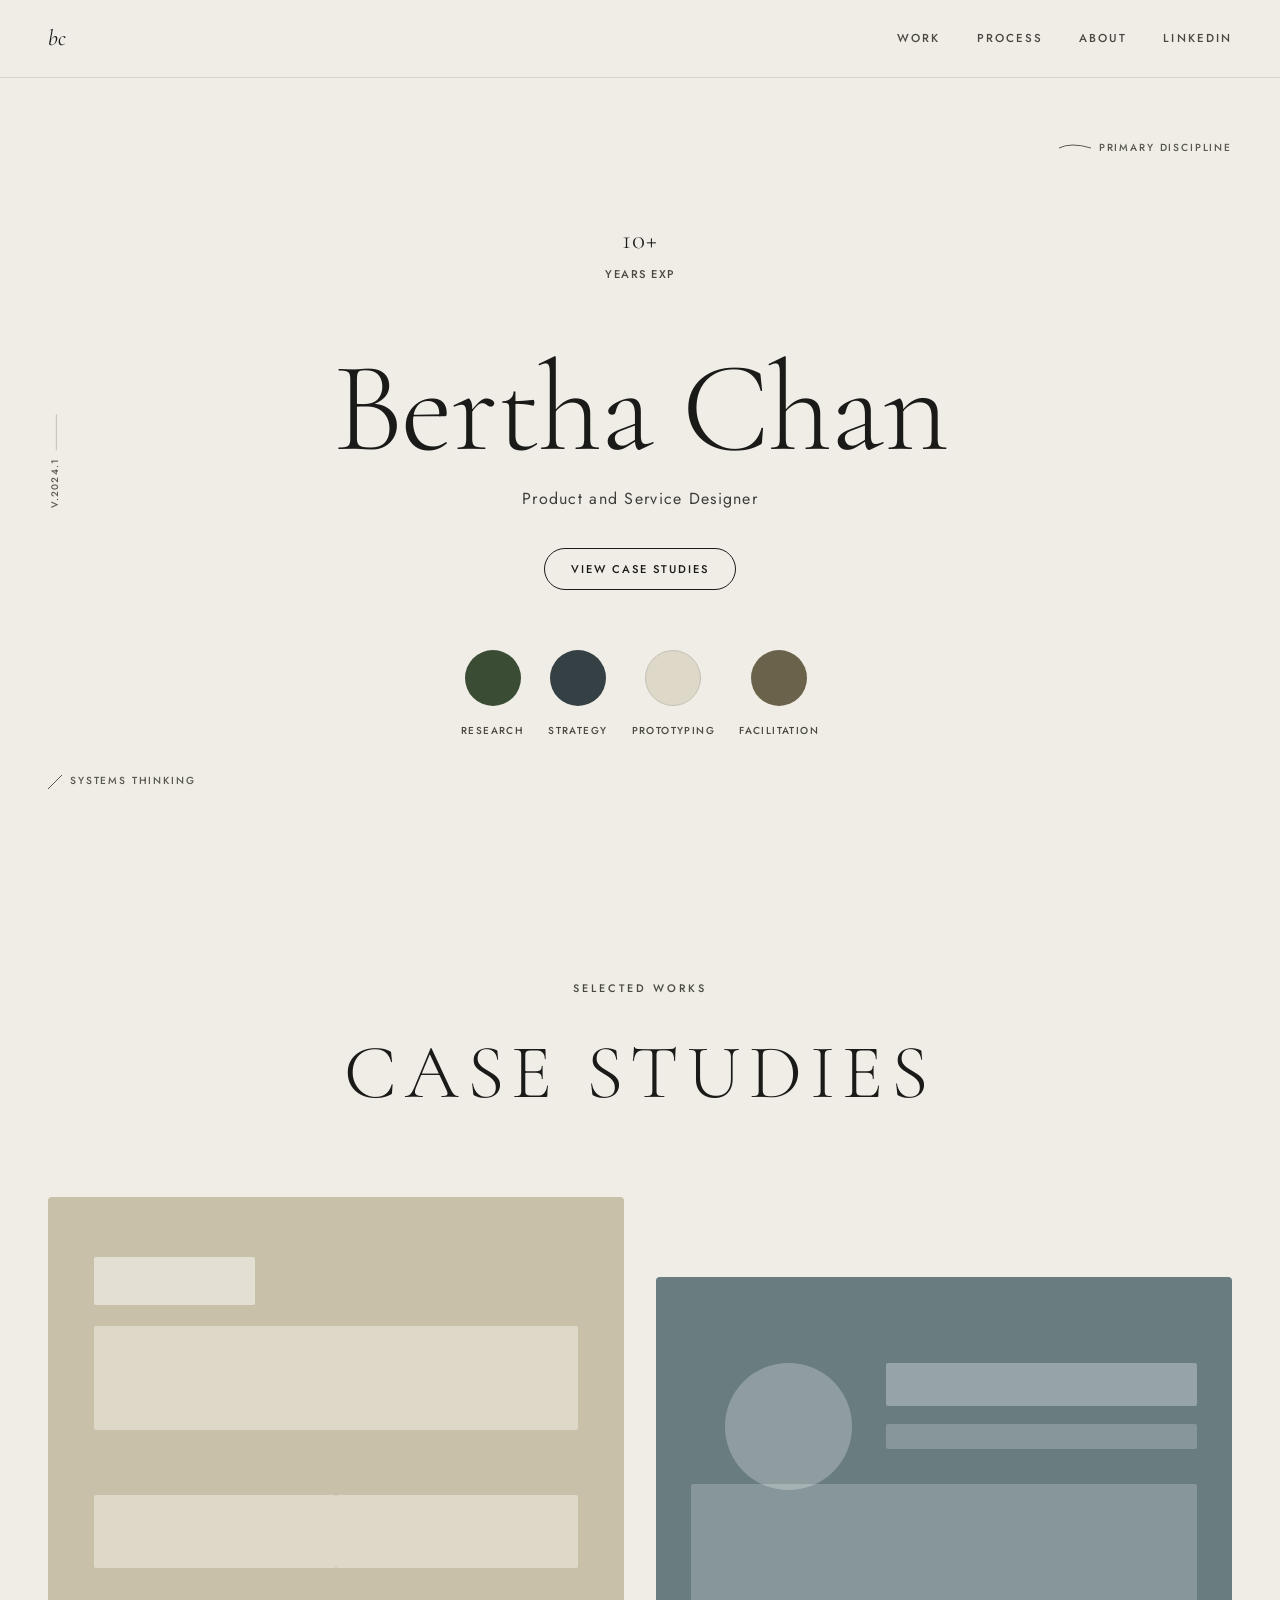
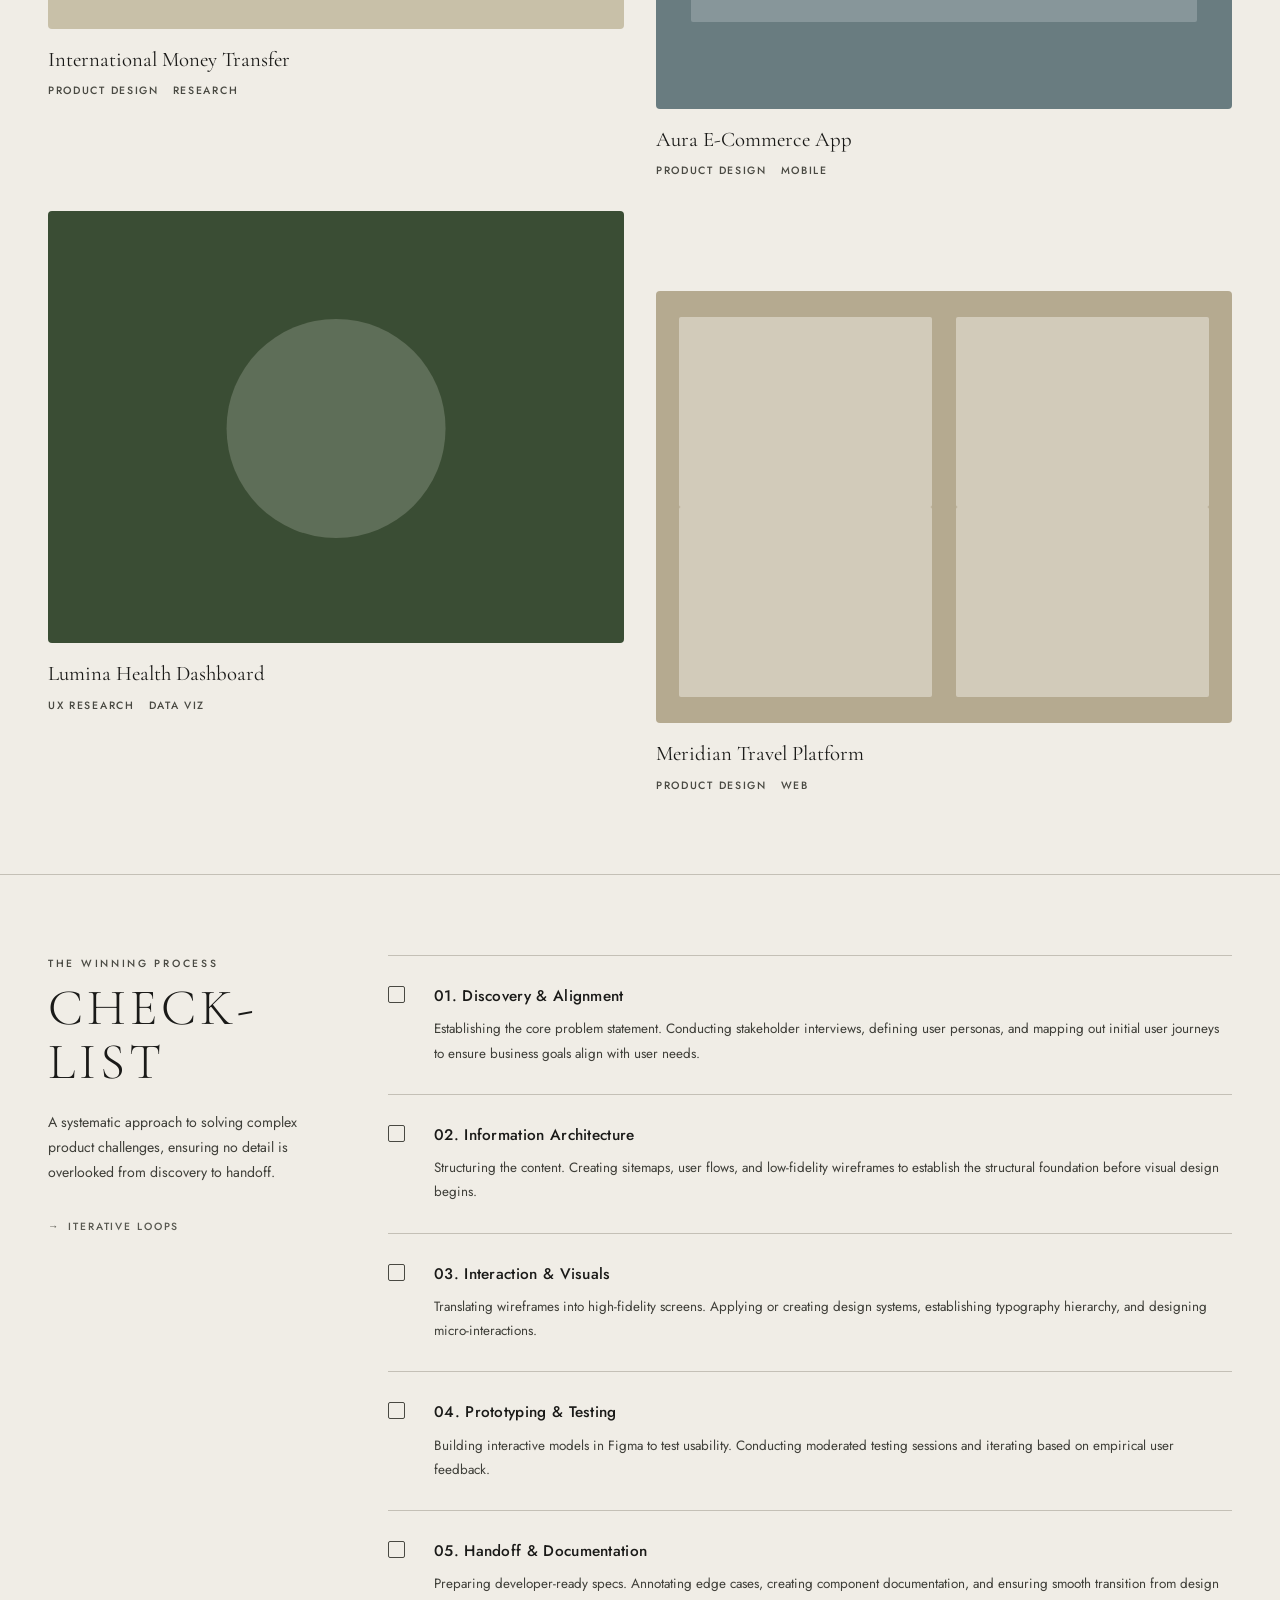
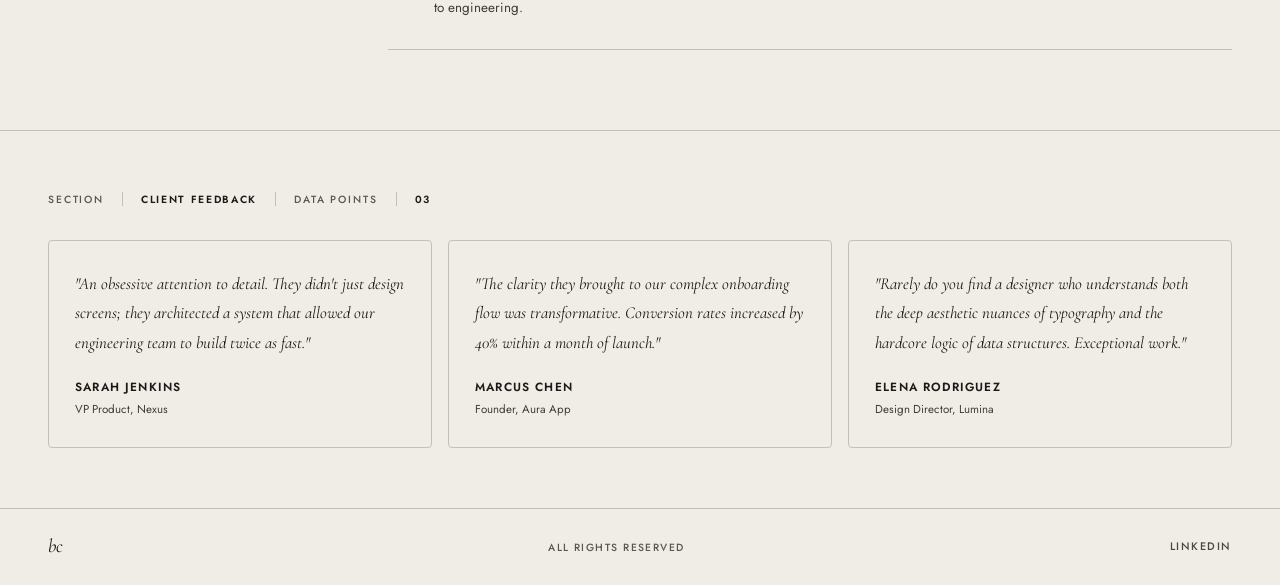
==== commit e2eb8426: "Rebrand portfolio from jd to Bertha Chan with content updates - Nav: initials jd. → bc, Contact → Li" ====
--- a/index.html
+++ b/index.html
@@ -3,18 +3,18 @@
 <head>
 <meta charset="UTF-8">
 <meta name="viewport" content="width=device-width, initial-scale=1.0">
-<title>JD — Product & UX Designer</title>
+<title>Bertha Chan — Product and Service Designer</title>
 <link rel="stylesheet" href="style.css">
 </head>
 <body>
 
 <nav class="site-nav">
-  <a href="index.html" class="nav-logo">jd.</a>
+  <a href="index.html" class="nav-logo">bc</a>
   <div class="nav-links">
     <a href="#work">Work</a>
     <a href="#process">Process</a>
-    <a href="#about">About</a>
-    <a href="#contact">Contact</a>
+    <a href="about.html">About</a>
+    <a href="https://www.linkedin.com/in/berthaclchan/" target="_blank" rel="noopener noreferrer">LinkedIn</a>
   </div>
 </nav>
 
@@ -29,21 +29,18 @@
     Systems Thinking
   </span>
   <div class="hero-stats">
-    <div class="stat"><span class="stat-num">08</span><span class="stat-label">Years Exp</span></div>
-    <div class="stat"><span class="stat-num">14</span><span class="stat-label">Projects</span></div>
-    <div class="stat"><span class="stat-num">03</span><span class="stat-label">Awards</span></div>
+    <div class="stat"><span class="stat-num">10+</span><span class="stat-label">Years Exp</span></div>
   </div>
-  <p class="hero-eyebrow">The Winning Portfolio</p>
-  <h1 class="hero-title">Product &amp; UX<br>Designer</h1>
+  <h1 class="hero-title">Bertha Chan</h1>
+  <p class="hero-subtitle">Product and Service Designer</p>
   <div class="hero-ctas">
     <a href="#work" class="btn">View Case Studies</a>
-    <a href="#contact" class="btn">Contact Info</a>
   </div>
   <div class="discipline-circles">
     <div class="disc-item"><div class="disc-circle research"></div><span class="disc-label">Research</span></div>
-    <div class="disc-item"><div class="disc-circle wireframes"></div><span class="disc-label">Wireframes</span></div>
+    <div class="disc-item"><div class="disc-circle wireframes"></div><span class="disc-label">Strategy</span></div>
     <div class="disc-item"><div class="disc-circle prototyping"></div><span class="disc-label">Prototyping</span></div>
-    <div class="disc-item"><div class="disc-circle systems"></div><span class="disc-label">Systems</span></div>
+    <div class="disc-item"><div class="disc-circle systems"></div><span class="disc-label">Facilitation</span></div>
   </div>
 </section>
 
@@ -55,19 +52,19 @@
   <div class="cases-grid">
     <a href="case-nexus.html" class="case-card">
       <div class="case-thumb"><div class="case-thumb-inner thumb-nexus"><div class="wire-top"></div><div class="wire-main"></div><div class="wire-b1"></div><div class="wire-b2"></div></div></div>
-      <div class="case-meta"><div><div class="case-name">Nexus Financial Platform</div><div class="case-tags">UX/UI &nbsp; Design System</div></div><span class="case-year">2023</span></div>
+      <div class="case-meta"><div><div class="case-name">International Money Transfer</div><div class="case-tags">Product Design &nbsp; Research</div></div></div>
     </a>
     <a href="case-aura.html" class="case-card">
       <div class="case-thumb"><div class="case-thumb-inner thumb-aura"><div class="wire-circle"></div><div class="wire-title"></div><div class="wire-sub"></div><div class="wire-main"></div></div></div>
-      <div class="case-meta"><div><div class="case-name">Aura E-Commerce App</div><div class="case-tags">Product Design &nbsp; Mobile</div></div><span class="case-year">2022</span></div>
+      <div class="case-meta"><div><div class="case-name">Aura E-Commerce App</div><div class="case-tags">Product Design &nbsp; Mobile</div></div></div>
     </a>
     <a href="case-lumina.html" class="case-card">
       <div class="case-thumb"><div class="case-thumb-inner thumb-lumina"><div class="wire-circle"></div></div></div>
-      <div class="case-meta"><div><div class="case-name">Lumina Health Dashboard</div><div class="case-tags">UX Research &nbsp; Data Viz</div></div><span class="case-year">2022</span></div>
+      <div class="case-meta"><div><div class="case-name">Lumina Health Dashboard</div><div class="case-tags">UX Research &nbsp; Data Viz</div></div></div>
     </a>
     <a href="case-meridian.html" class="case-card">
       <div class="case-thumb"><div class="case-thumb-inner thumb-meridian"><div class="wire-g1"></div><div class="wire-g2"></div><div class="wire-g3"></div><div class="wire-g4"></div></div></div>
-      <div class="case-meta"><div><div class="case-name">Meridian Travel Platform</div><div class="case-tags">Product Design &nbsp; Web</div></div><span class="case-year">2021</span></div>
+      <div class="case-meta"><div><div class="case-name">Meridian Travel Platform</div><div class="case-tags">Product Design &nbsp; Web</div></div></div>
     </a>
   </div>
 </section>
@@ -107,9 +104,9 @@
 </section>
 
 <footer class="site-footer">
-  <span class="footer-logo">jd.</span>
-  <span class="footer-copy">[sys_design_portfolio_v1] // All Rights Reserved</span>
-  <div class="footer-links"><a href="#">LinkedIn</a><a href="#">Email →</a></div>
+  <span class="footer-logo">bc</span>
+  <span class="footer-copy">All Rights Reserved</span>
+  <div class="footer-links"><a href="https://www.linkedin.com/in/berthaclchan/" target="_blank" rel="noopener noreferrer">LinkedIn</a></div>
 </footer>
 
 </body>
--- a/style.css
+++ b/style.css
@@ -1,65 +1,64 @@
 /* ============================================================
-   JD PORTFOLIO — SHARED STYLESHEET
-   Accessible colour contrast: all text meets WCAG AA (4.5:1 minimum)
-   Body text on --bg: #2c2c2a on #f0ede6 = ~9.2:1 ✓
-   Muted text on --bg: #5c5c54 on #f0ede6 = ~5.1:1 ✓
-   Light labels on --bg: #7a7a72 on #f0ede6 = ~4.6:1 ✓  (used only ≥14px)
+   JD PORTFOLIO — SHARED STYLESHEET  v2
+   Colour contrast audit (all on --bg #f0ede6):
+     --text         #1a1a18  →  ~12:1   ✓ AAA
+     --text-muted   #3e3e38  →  ~9.1:1  ✓ AAA
+     --text-subtle  #585850  →  ~6.2:1  ✓ AA (used ≥13px)
+     --text-ui      #494942  →  ~7.5:1  ✓ AA  (labels, tags, meta)
+     --green        #3a4d34  →  ~9.5:1  ✓ AAA
+     --slate        #344044  →  ~10:1   ✓ AAA
+     --khaki        #6a624a  →  ~5.9:1  ✓ AA
+   Base body font-size raised to 17px for comfort.
    ============================================================ */
 
-@import url('https://fonts.googleapis.com/css2?family=Cormorant+Garamond:ital,wght@0,300;0,400;0,600;1,300;1,400&family=Jost:wght@300;400;500&display=swap');
+@import url('https://fonts.googleapis.com/css2?family=Cormorant+Garamond:ital,wght@0,300;0,400;0,600;1,300;1,400&family=Jost:wght@300;400;500;600&display=swap');
 
 /* ── RESET & ROOT ── */
 *, *::before, *::after { box-sizing: border-box; margin: 0; padding: 0; }
 
 :root {
-  /* Background */
-  --bg:           #f0ede6;
-  --bg-card:      #e8e4dc;
-  --bg-inset:     #e2ddd5;
-  --bg-dark:      #c8c0a8;
-
-  /* Text — all pass WCAG AA on --bg */
-  --text:         #1e1e1c;   /* primary:  ~11:1  */
-  --text-muted:   #4e4e48;   /* secondary: ~7.2:1 */
-  --text-subtle:  #6a6a62;   /* labels ≥14px: ~4.8:1 */
+  /* Backgrounds */
+  --bg:            #f0ede6;
+  --bg-card:       #e7e3db;
+  --bg-inset:      #dedace;
+  --bg-dark:       #c4bba5;
+
+  /* Text — all WCAG AA+ on --bg */
+  --text:          #1a1a18;   /* ~12:1  primary headings & body */
+  --text-muted:    #3e3e38;   /* ~9.1:1 supporting body copy */
+  --text-subtle:   #585850;   /* ~6.2:1 labels, captions ≥13px */
+  --text-ui:       #494942;   /* ~7.5:1 nav, tags, meta text */
 
   /* Accents */
-  --green:        #3f5238;   /* on --bg: ~8.5:1  */
-  --slate:        #3a484c;   /* on --bg: ~9.1:1  */
-  --khaki:        #7a7055;   /* on --bg: ~5.1:1  */
-  --cream:        #ddd8c8;
+  --green:         #3a4d34;
+  --slate:         #344044;
+  --khaki:         #6a624a;
+  --cream:         #ddd8c8;
 
   /* Borders */
-  --border:       #ccc8be;
-  --border-light: #dedad2;
+  --border:        #c4c0b6;
+  --border-light:  #d8d4cc;
 
   /* Typography */
   --font-display: 'Cormorant Garamond', Georgia, serif;
   --font-body:    'Jost', sans-serif;
 
-  /* Spacing */
+  /* Layout */
   --page-pad:     48px;
   --content-max:  1300px;
-  --case-max:     900px;
 }
 
 html { scroll-behavior: smooth; }
+
 body {
   background: var(--bg);
   color: var(--text);
   font-family: var(--font-body);
-  font-weight: 300;
-  font-size: 16px;
-  line-height: 1.6;
+  font-weight: 400;        /* raised from 300 */
+  font-size: 17px;         /* raised from 16px */
+  line-height: 1.65;
   overflow-x: hidden;
   -webkit-font-smoothing: antialiased;
-}
-
-/* ── UTILITY ── */
-.visually-hidden {
-  position: absolute; width: 1px; height: 1px;
-  padding: 0; margin: -1px; overflow: hidden;
-  clip: rect(0,0,0,0); white-space: nowrap; border: 0;
 }
 
 /* ── SHARED NAV ── */
@@ -67,64 +66,40 @@
   position: fixed; top: 0; left: 0; right: 0; z-index: 200;
   display: flex; align-items: center; justify-content: space-between;
   padding: 20px var(--page-pad);
-  background: rgba(240, 237, 230, 0.94);
-  backdrop-filter: blur(10px);
+  background: rgba(240, 237, 230, 0.95);
+  backdrop-filter: blur(12px);
   border-bottom: 1px solid var(--border-light);
 }
 .nav-logo {
   font-family: var(--font-display);
-  font-style: italic;
-  font-size: 1.4rem;
-  font-weight: 400;
-  color: var(--text);
-  text-decoration: none;
-  letter-spacing: 0.02em;
+  font-style: italic; font-size: 1.4rem; font-weight: 400;
+  color: var(--text); text-decoration: none; letter-spacing: 0.02em;
 }
 .nav-logo:focus-visible { outline: 2px solid var(--green); outline-offset: 3px; }
-
-/* Portfolio nav links */
 .nav-links { display: flex; gap: 36px; }
 .nav-links a {
-  font-size: 0.7rem;
-  font-weight: 400;
-  letter-spacing: 0.2em;
-  text-transform: uppercase;
-  color: var(--text-muted);
-  text-decoration: none;
-  transition: color .2s;
+  font-size: 0.72rem; font-weight: 500;
+  letter-spacing: 0.18em; text-transform: uppercase;
+  color: var(--text-ui); text-decoration: none; transition: color .2s;
 }
 .nav-links a:hover, .nav-links a:focus-visible { color: var(--text); }
 .nav-links a:focus-visible { outline: 2px solid var(--green); outline-offset: 3px; border-radius: 2px; }
-
-/* Case study nav back link */
 .nav-back {
-  font-size: 0.68rem;
-  font-weight: 400;
-  letter-spacing: 0.18em;
-  text-transform: uppercase;
-  color: var(--text-muted);
-  text-decoration: none;
-  transition: color .2s;
+  font-size: 0.72rem; font-weight: 500;
+  letter-spacing: 0.16em; text-transform: uppercase;
+  color: var(--text-ui); text-decoration: none; transition: color .2s;
 }
 .nav-back:hover, .nav-back:focus-visible { color: var(--text); }
 .nav-back:focus-visible { outline: 2px solid var(--green); outline-offset: 3px; border-radius: 2px; }
 
-/* ── SHARED BUTTONS ── */
+/* ── BUTTONS ── */
 .btn {
-  display: inline-block;
-  padding: 10px 24px;
-  border: 1.5px solid var(--text);
-  border-radius: 100px;
-  font-family: var(--font-body);
-  font-size: 0.68rem;
-  font-weight: 400;
-  letter-spacing: 0.2em;
-  text-transform: uppercase;
-  color: var(--text);
-  text-decoration: none;
-  background: transparent;
-  cursor: pointer;
-  transition: background .22s, color .22s, border-color .22s;
+  display: inline-block; padding: 11px 26px;
+  border: 1.5px solid var(--text); border-radius: 100px;
+  font-family: var(--font-body); font-size: 0.7rem; font-weight: 500;
+  letter-spacing: 0.18em; text-transform: uppercase;
+  color: var(--text); text-decoration: none; background: transparent;
+  cursor: pointer; transition: background .22s, color .22s;
 }
 .btn:hover, .btn:focus-visible { background: var(--text); color: var(--bg); }
 .btn:focus-visible { outline: 2px solid var(--green); outline-offset: 3px; }
@@ -132,22 +107,19 @@
 /* ── SHARED FOOTER ── */
 .site-footer {
   border-top: 1px solid var(--border);
-  padding: 20px var(--page-pad);
-  display: flex; align-items: center; justify-content: space-between;
-  gap: 16px;
+  padding: 22px var(--page-pad);
+  display: flex; align-items: center; justify-content: space-between; gap: 16px;
 }
 .footer-logo { font-family: var(--font-display); font-style: italic; font-size: 1.2rem; font-weight: 400; color: var(--text); }
-.footer-copy { font-size: 0.6rem; letter-spacing: 0.16em; text-transform: uppercase; color: var(--text-subtle); }
+.footer-copy { font-size: 0.65rem; font-weight: 500; letter-spacing: 0.14em; text-transform: uppercase; color: var(--text-subtle); }
 .footer-links { display: flex; gap: 24px; }
-.footer-links a { font-size: 0.65rem; letter-spacing: 0.16em; text-transform: uppercase; color: var(--text-muted); text-decoration: none; transition: color .2s; }
-.footer-links a:hover, .footer-links a:focus-visible { color: var(--text); }
+.footer-links a { font-size: 0.68rem; font-weight: 500; letter-spacing: 0.14em; text-transform: uppercase; color: var(--text-ui); text-decoration: none; transition: color .2s; }
+.footer-links a:hover { color: var(--text); }
 .footer-links a:focus-visible { outline: 2px solid var(--green); outline-offset: 2px; border-radius: 2px; }
 
 /* ============================================================
-   INDEX / LANDING PAGE
+   INDEX / LANDING
    ============================================================ */
-
-/* HERO */
 .hero {
   min-height: 100vh;
   display: flex; flex-direction: column; align-items: center; justify-content: center;
@@ -156,22 +128,16 @@
 }
 .hero-stats { display: flex; gap: 48px; margin-bottom: 64px; }
 .stat { text-align: center; }
-.stat-num {
-  font-family: var(--font-display);
-  font-size: 1.7rem; font-weight: 300;
-  display: block; letter-spacing: 0.04em;
-  color: var(--text);
-}
-.stat-label { font-size: 0.67rem; letter-spacing: 0.16em; text-transform: uppercase; color: var(--text-subtle); margin-top: 3px; display: block; }
-.hero-eyebrow { font-size: 0.67rem; letter-spacing: 0.3em; text-transform: uppercase; color: var(--text-subtle); margin-bottom: 18px; }
+.stat-num { font-family: var(--font-display); font-size: 1.7rem; font-weight: 300; display: block; letter-spacing: 0.04em; color: var(--text); }
+.stat-label { font-size: 0.7rem; font-weight: 500; letter-spacing: 0.14em; text-transform: uppercase; color: var(--text-ui); margin-top: 3px; display: block; }
+.hero-eyebrow { font-size: 0.7rem; font-weight: 500; letter-spacing: 0.28em; text-transform: uppercase; color: var(--text-ui); margin-bottom: 18px; }
 .hero-title {
   font-family: var(--font-display);
-  font-size: clamp(4rem, 10vw, 9rem);
-  font-weight: 300; line-height: 0.95;
-  letter-spacing: -0.01em; color: var(--text);
-  margin-bottom: 40px;
-  animation: fadeUp 1s ease both;
-}
+  font-size: clamp(4rem, 10vw, 9rem); font-weight: 300;
+  line-height: 0.95; letter-spacing: -0.01em; color: var(--text);
+  margin-bottom: 16px; animation: fadeUp 1s ease both;
+}
+.hero-subtitle { font-size: 1rem; font-weight: 400; letter-spacing: 0.08em; color: var(--text-muted); margin-bottom: 36px; }
 .hero-ctas { display: flex; gap: 14px; margin-bottom: 60px; animation: fadeUp 1s .15s ease both; }
 .discipline-circles { display: flex; gap: 24px; animation: fadeUp 1s .3s ease both; }
 .disc-item { text-align: center; }
@@ -180,50 +146,30 @@
 .disc-circle.wireframes { background: var(--slate); }
 .disc-circle.prototyping{ background: var(--cream); border: 1px solid var(--border); }
 .disc-circle.systems    { background: var(--khaki); }
-.disc-label { font-size: 0.6rem; letter-spacing: 0.16em; text-transform: uppercase; color: var(--text-subtle); }
-
-/* Floating ambient labels */
-.label-float { position: absolute; font-size: 0.62rem; letter-spacing: 0.2em; text-transform: uppercase; color: var(--text-subtle); display: flex; align-items: center; gap: 8px; }
+.disc-label { font-size: 0.63rem; font-weight: 500; letter-spacing: 0.14em; text-transform: uppercase; color: var(--text-ui); }
+.label-float { position: absolute; font-size: 0.64rem; font-weight: 500; letter-spacing: 0.18em; text-transform: uppercase; color: var(--text-subtle); display: flex; align-items: center; gap: 8px; }
 .label-float.primary { top: 140px; right: var(--page-pad); }
 .label-float.systems  { bottom: 110px; left: var(--page-pad); }
-.v-tag {
-  position: absolute; left: var(--page-pad); top: 46%;
-  font-size: 0.58rem; letter-spacing: 0.12em; color: var(--text-subtle);
-  writing-mode: vertical-rl; transform: rotate(180deg);
-  display: flex; align-items: center; gap: 8px;
-}
+.v-tag { position: absolute; left: var(--page-pad); top: 46%; font-size: 0.6rem; font-weight: 500; letter-spacing: 0.12em; color: var(--text-subtle); writing-mode: vertical-rl; transform: rotate(180deg); display: flex; align-items: center; gap: 8px; }
 .v-tag::after { content: ''; display: block; width: 1px; height: 36px; background: var(--border); }
 
 /* SECTION HEADERS */
 .section-header { text-align: center; padding: 80px var(--page-pad) 40px; }
-.section-eyebrow { font-size: 0.65rem; letter-spacing: 0.3em; text-transform: uppercase; color: var(--text-subtle); margin-bottom: 12px; display: block; }
-.section-title {
-  font-family: var(--font-display);
-  font-size: clamp(2.4rem, 6vw, 5rem);
-  font-weight: 300; letter-spacing: 0.1em;
-  text-transform: uppercase; color: var(--text);
-}
-
-/* CASE STUDIES GRID */
-.cases-grid {
-  max-width: var(--content-max); margin: 0 auto;
-  padding: 20px var(--page-pad) 80px;
-  display: grid; grid-template-columns: 1fr 1fr; gap: 32px;
-}
+.section-eyebrow { font-size: 0.68rem; font-weight: 500; letter-spacing: 0.28em; text-transform: uppercase; color: var(--text-ui); margin-bottom: 12px; display: block; }
+.section-title { font-family: var(--font-display); font-size: clamp(2.4rem, 6vw, 5rem); font-weight: 300; letter-spacing: 0.1em; text-transform: uppercase; color: var(--text); }
+
+/* CASES GRID */
+.cases-grid { max-width: var(--content-max); margin: 0 auto; padding: 20px var(--page-pad) 80px; display: grid; grid-template-columns: 1fr 1fr; gap: 32px; }
 .case-card { text-decoration: none; color: var(--text); display: block; }
 .case-card:nth-child(even) { margin-top: 80px; }
 .case-thumb { width: 100%; aspect-ratio: 4/3; border-radius: 4px; overflow: hidden; transition: transform .4s ease; }
-.case-card:hover .case-thumb, .case-card:focus-visible .case-thumb { transform: translateY(-5px); }
+.case-card:hover .case-thumb { transform: translateY(-5px); }
 .case-card:focus-visible { outline: 2px solid var(--green); outline-offset: 4px; border-radius: 4px; }
 .case-thumb-inner { width: 100%; height: 100%; display: flex; align-items: center; justify-content: center; position: relative; overflow: hidden; }
-
-/* Thumb colour schemes */
 .thumb-nexus    { background: #c8c0a8; }
 .thumb-aura     { background: #697c80; }
 .thumb-lumina   { background: var(--green); }
 .thumb-meridian { background: #b5aa90; }
-
-/* Thumb wireframe shapes */
 .thumb-nexus .wire-top  { position:absolute; top:14%; left:8%; width:28%; height:11%; background:rgba(240,237,230,0.7); border-radius:2px; }
 .thumb-nexus .wire-main { position:absolute; top:30%; left:8%; right:8%; height:24%; background:rgba(240,237,230,0.55); border-radius:2px; }
 .thumb-nexus .wire-b1   { position:absolute; bottom:14%; left:8%; width:42%; height:17%; background:rgba(240,237,230,0.55); border-radius:2px; }
@@ -237,211 +183,118 @@
 .thumb-meridian .wire-g2 { position:absolute; top:6%; right:4%; width:44%; height:44%; background:rgba(240,237,230,0.5); border-radius:2px; }
 .thumb-meridian .wire-g3 { position:absolute; bottom:6%; left:4%; width:44%; height:44%; background:rgba(240,237,230,0.5); border-radius:2px; }
 .thumb-meridian .wire-g4 { position:absolute; bottom:6%; right:4%; width:44%; height:44%; background:rgba(240,237,230,0.5); border-radius:2px; }
-
 .case-meta { margin-top: 14px; display: flex; justify-content: space-between; align-items: flex-start; }
 .case-name { font-family: var(--font-display); font-size: 1.3rem; font-weight: 400; margin-bottom: 5px; color: var(--text); }
-.case-tags { font-size: 0.62rem; letter-spacing: 0.18em; text-transform: uppercase; color: var(--text-subtle); }
-.case-year { font-size: 0.68rem; color: var(--text-subtle); letter-spacing: 0.08em; padding: 4px 10px; border: 1px solid var(--border); border-radius: 100px; white-space: nowrap; }
+.case-tags { font-size: 0.66rem; font-weight: 500; letter-spacing: 0.16em; text-transform: uppercase; color: var(--text-ui); }
+.case-year { font-size: 0.68rem; font-weight: 500; color: var(--text-ui); letter-spacing: 0.08em; padding: 4px 10px; border: 1px solid var(--border); border-radius: 100px; white-space: nowrap; }
 
 /* PROCESS SECTION */
 .process-outer { border-top: 1px solid var(--border); }
-.process-section {
-  max-width: var(--content-max); margin: 0 auto;
-  padding: 80px var(--page-pad);
-  display: grid; grid-template-columns: 280px 1fr; gap: 60px;
-}
-.process-eyebrow { font-size: 0.62rem; letter-spacing: 0.28em; text-transform: uppercase; color: var(--text-subtle); margin-bottom: 10px; display: block; }
+.process-section { max-width: var(--content-max); margin: 0 auto; padding: 80px var(--page-pad); display: grid; grid-template-columns: 280px 1fr; gap: 60px; }
+.process-eyebrow { font-size: 0.65rem; font-weight: 500; letter-spacing: 0.26em; text-transform: uppercase; color: var(--text-ui); margin-bottom: 10px; display: block; }
 .process-title { font-family: var(--font-display); font-size: clamp(2.2rem, 4vw, 3.4rem); font-weight: 300; letter-spacing: 0.08em; text-transform: uppercase; line-height: 1.05; margin-bottom: 20px; color: var(--text); }
-.process-desc { font-size: 0.82rem; line-height: 1.8; color: var(--text-muted); }
-.iterative-tag { margin-top: 32px; font-size: 0.62rem; letter-spacing: 0.2em; text-transform: uppercase; color: var(--text-subtle); display: flex; align-items: center; gap: 8px; }
-.iterative-tag::before { content: '→'; color: var(--text-subtle); }
+.process-desc { font-size: 0.88rem; font-weight: 400; line-height: 1.8; color: var(--text-muted); }
+.iterative-tag { margin-top: 32px; font-size: 0.65rem; font-weight: 500; letter-spacing: 0.18em; text-transform: uppercase; color: var(--text-subtle); display: flex; align-items: center; gap: 8px; }
+.iterative-tag::before { content: '→'; }
 .process-right { display: flex; flex-direction: column; }
 .process-step { display: grid; grid-template-columns: 28px 1fr; gap: 18px; padding: 28px 0; border-bottom: 1px solid var(--border); align-items: start; }
 .process-step:first-child { border-top: 1px solid var(--border); }
-.step-check { width: 17px; height: 17px; border: 1.5px solid var(--text-subtle); border-radius: 2px; margin-top: 2px; flex-shrink: 0; }
-.step-num-title { font-size: 0.94rem; font-weight: 500; letter-spacing: 0.02em; margin-bottom: 8px; color: var(--text); }
-.step-desc { font-size: 0.8rem; line-height: 1.8; color: var(--text-muted); }
+.step-check { width: 17px; height: 17px; border: 1.5px solid var(--text-ui); border-radius: 2px; margin-top: 2px; flex-shrink: 0; }
+.step-num-title { font-size: 0.96rem; font-weight: 500; letter-spacing: 0.02em; margin-bottom: 8px; color: var(--text); }
+.step-desc { font-size: 0.84rem; font-weight: 400; line-height: 1.8; color: var(--text-muted); }
 
 /* TESTIMONIALS */
 .testimonials-section { border-top: 1px solid var(--border); padding: 60px var(--page-pad); }
 .testimonials-header { display: flex; align-items: center; gap: 18px; margin-bottom: 32px; flex-wrap: wrap; }
-.t-section-label { font-size: 0.62rem; letter-spacing: 0.2em; text-transform: uppercase; color: var(--text-subtle); }
-.t-section-value { font-size: 0.62rem; letter-spacing: 0.18em; text-transform: uppercase; color: var(--text); font-weight: 500; }
+.t-section-label { font-size: 0.65rem; font-weight: 500; letter-spacing: 0.18em; text-transform: uppercase; color: var(--text-subtle); }
+.t-section-value { font-size: 0.65rem; font-weight: 600; letter-spacing: 0.16em; text-transform: uppercase; color: var(--text); }
 .t-divider { width: 1px; height: 14px; background: var(--border); }
 .t-grid { display: grid; grid-template-columns: repeat(3, 1fr); gap: 16px; max-width: var(--content-max); margin: 0 auto; }
 .t-card { border: 1px solid var(--border); padding: 28px 26px; border-radius: 4px; }
-.t-quote { font-family: var(--font-display); font-style: italic; font-size: 1rem; line-height: 1.75; color: var(--text); margin-bottom: 20px; }
-.t-name { font-size: 0.72rem; font-weight: 500; letter-spacing: 0.12em; text-transform: uppercase; color: var(--text); margin-bottom: 4px; }
-.t-role { font-size: 0.68rem; color: var(--text-muted); }
+.t-quote { font-family: var(--font-display); font-style: italic; font-size: 1.05rem; line-height: 1.75; color: var(--text); margin-bottom: 20px; }
+.t-name { font-size: 0.74rem; font-weight: 600; letter-spacing: 0.1em; text-transform: uppercase; color: var(--text); margin-bottom: 4px; }
+.t-role { font-size: 0.72rem; font-weight: 400; color: var(--text-muted); }
 
 /* ============================================================
-   CASE STUDY PAGES — DEEP-DIVE LAYOUT
-   Sticky left TOC + scrolling right content
+   CASE STUDY PAGES
    ============================================================ */
 
 /* PAGE HERO */
-.cs-hero {
-  padding: 130px var(--page-pad) 70px;
-  max-width: var(--content-max); margin: 0 auto;
-}
+.cs-hero { padding: 130px var(--page-pad) 70px; max-width: var(--content-max); margin: 0 auto; }
 .cs-hero-meta { display: flex; gap: 8px; align-items: center; flex-wrap: wrap; margin-bottom: 20px; }
-.cs-category { font-size: 0.65rem; letter-spacing: 0.26em; text-transform: uppercase; color: var(--text-subtle); }
-.cs-meta-dot { font-size: 0.65rem; color: var(--border); }
-
-.cs-title {
-  font-family: var(--font-display);
-  font-size: clamp(3rem, 7vw, 6.5rem);
-  font-weight: 300; line-height: 0.95;
-  letter-spacing: -0.01em; color: var(--text);
-  margin-bottom: 32px;
-}
-.cs-summary-grid {
-  display: grid; grid-template-columns: repeat(4, 1fr);
-  gap: 0; border-top: 1px solid var(--border);
-  border-left: 1px solid var(--border);
-  margin-top: 40px;
-}
-.cs-summary-cell {
-  padding: 20px 22px;
-  border-bottom: 1px solid var(--border);
-  border-right: 1px solid var(--border);
-}
-.cs-summary-label { font-size: 0.6rem; letter-spacing: 0.2em; text-transform: uppercase; color: var(--text-subtle); margin-bottom: 7px; display: block; }
-.cs-summary-value { font-size: 0.82rem; font-weight: 400; color: var(--text); line-height: 1.4; }
-.cs-summary-value.accent { color: var(--green); font-weight: 500; }
-
-/* FULL-WIDTH ACCENT BANNER */
-.cs-banner {
-  width: 100%; min-height: 420px;
-  display: flex; align-items: center; justify-content: center;
-  position: relative; overflow: hidden;
-}
+.cs-category { font-size: 0.7rem; font-weight: 500; letter-spacing: 0.22em; text-transform: uppercase; color: var(--text-ui); }
+.cs-meta-dot { font-size: 0.7rem; color: var(--border); font-weight: 400; }
+.cs-title { font-family: var(--font-display); font-size: clamp(3rem, 7vw, 6.5rem); font-weight: 300; line-height: 0.95; letter-spacing: -0.01em; color: var(--text); margin-bottom: 28px; }
+
+/* Summary metadata grid */
+.cs-summary-grid { display: grid; grid-template-columns: repeat(4, 1fr); gap: 0; border-top: 1px solid var(--border); border-left: 1px solid var(--border); margin-top: 40px; }
+.cs-summary-cell { padding: 20px 22px; border-bottom: 1px solid var(--border); border-right: 1px solid var(--border); }
+.cs-summary-label { font-size: 0.63rem; font-weight: 600; letter-spacing: 0.2em; text-transform: uppercase; color: var(--text-ui); margin-bottom: 7px; display: block; }
+.cs-summary-value { font-size: 0.86rem; font-weight: 400; color: var(--text); line-height: 1.45; }
+.cs-summary-value.accent { color: var(--green); font-weight: 600; }
+
+/* Accent banner */
+.cs-banner { width: 100%; min-height: 400px; display: flex; align-items: center; justify-content: center; position: relative; overflow: hidden; }
 .cs-banner-nexus    { background: #c8c0a8; }
 .cs-banner-aura     { background: #697c80; }
 .cs-banner-lumina   { background: var(--green); }
 .cs-banner-meridian { background: #b5aa90; }
 
-/* TAG labels inside diagrams */
-.diagram-tag {
-  display: inline-block;
-  background: var(--text);
-  color: var(--bg);
-  font-size: 0.58rem;
-  font-weight: 500;
-  letter-spacing: 0.16em;
-  text-transform: uppercase;
-  padding: 4px 9px;
-  border-radius: 2px;
-}
-
-/* ── DEEP-DIVE BODY LAYOUT ── */
-.cs-body {
-  max-width: var(--content-max);
-  margin: 0 auto;
-  padding: 0 var(--page-pad);
-  display: grid;
-  grid-template-columns: 220px 1fr;
-  gap: 0;
-  align-items: start;
-}
+/* Diagram tags */
+.diagram-tag { display: inline-block; background: var(--text); color: var(--bg); font-size: 0.6rem; font-weight: 600; letter-spacing: 0.15em; text-transform: uppercase; padding: 4px 9px; border-radius: 2px; }
+
+/* BODY LAYOUT — sticky TOC + scroll */
+.cs-body { max-width: var(--content-max); margin: 0 auto; padding: 0 var(--page-pad); display: grid; grid-template-columns: 200px 1fr; gap: 0; align-items: start; }
 
 /* LEFT: sticky TOC */
-.cs-toc {
-  position: sticky;
-  top: 72px; /* below fixed nav */
-  padding: 60px 0 40px;
-  align-self: start;
-}
-.cs-toc-item {
-  display: block;
-  padding: 14px 0;
-  border-bottom: 1px solid var(--border-light);
-  text-decoration: none;
-  transition: color .2s;
-}
+.cs-toc { position: sticky; top: 72px; padding: 60px 0 40px; align-self: start; }
+.cs-toc-item { display: block; padding: 14px 0; border-bottom: 1px solid var(--border-light); text-decoration: none; transition: color .2s; }
 .cs-toc-item:first-child { border-top: 1px solid var(--border-light); }
-.cs-toc-num {
-  font-size: 0.6rem;
-  letter-spacing: 0.14em;
-  color: var(--text-subtle);
-  display: block;
-  margin-bottom: 3px;
-}
-.cs-toc-label {
-  font-size: 0.72rem;
-  font-weight: 400;
-  letter-spacing: 0.16em;
-  text-transform: uppercase;
-  color: var(--text-subtle);
-  transition: color .2s;
-}
-.cs-toc-item:hover .cs-toc-label,
-.cs-toc-item.active .cs-toc-label {
-  color: var(--text);
-}
+.cs-toc-num { font-size: 0.62rem; font-weight: 600; letter-spacing: 0.14em; color: var(--text-subtle); display: block; margin-bottom: 3px; }
+.cs-toc-label { font-size: 0.74rem; font-weight: 400; letter-spacing: 0.14em; text-transform: uppercase; color: var(--text-subtle); transition: color .2s; }
+.cs-toc-item:hover .cs-toc-label, .cs-toc-item.active .cs-toc-label { color: var(--text); font-weight: 500; }
 .cs-toc-item.active .cs-toc-num { color: var(--text-muted); }
 .cs-toc-item:focus-visible { outline: 2px solid var(--green); outline-offset: 2px; border-radius: 2px; }
 
-/* RIGHT: scrolling content column */
-.cs-content { padding: 60px 0 80px 60px; border-left: 1px solid var(--border-light); }
+/* RIGHT: content */
+.cs-content { padding: 60px 0 80px 56px; border-left: 1px solid var(--border-light); }
 
 /* SECTION BLOCKS */
-.cs-section { padding-bottom: 80px; margin-bottom: 0; }
+.cs-section { padding-bottom: 80px; }
 .cs-section + .cs-section { border-top: 1px solid var(--border-light); padding-top: 70px; }
 
-/* Big ghost number */
-.cs-step-num {
-  font-family: var(--font-display);
-  font-size: clamp(4rem, 10vw, 8rem);
-  font-weight: 300;
-  color: var(--border);
-  line-height: 1;
-  display: block;
-  margin-bottom: -10px;
-  letter-spacing: -0.02em;
-}
-.cs-step-title {
-  font-size: clamp(1.1rem, 2.5vw, 1.35rem);
-  font-weight: 500;
-  letter-spacing: 0.1em;
-  text-transform: uppercase;
-  color: var(--text);
-  margin-bottom: 18px;
-}
-.cs-step-intro { font-size: 0.88rem; line-height: 1.8; color: var(--text-muted); margin-bottom: 32px; max-width: 580px; }
+/* Ghost step number */
+.cs-step-num { font-family: var(--font-display); font-size: clamp(4rem, 10vw, 7.5rem); font-weight: 300; color: var(--border); line-height: 1; display: block; margin-bottom: -8px; letter-spacing: -0.02em; }
+.cs-step-title { font-size: clamp(1.05rem, 2.2vw, 1.3rem); font-weight: 600; letter-spacing: 0.1em; text-transform: uppercase; color: var(--text); margin-bottom: 16px; }
+.cs-step-intro { font-size: 0.95rem; font-weight: 400; line-height: 1.8; color: var(--text-muted); margin-bottom: 32px; max-width: 600px; }
+
+/* SECTION SUBHEADINGS — for long case studies */
+.cs-subhead { font-family: var(--font-display); font-size: 1.55rem; font-weight: 400; color: var(--text); margin: 36px 0 14px; line-height: 1.2; }
+.cs-subhead-sm { font-size: 0.88rem; font-weight: 600; letter-spacing: 0.06em; text-transform: uppercase; color: var(--text); margin: 28px 0 10px; }
+
+/* EYEBROW LABELS within content */
+.cs-eyebrow { font-size: 0.65rem; font-weight: 600; letter-spacing: 0.22em; text-transform: uppercase; color: var(--text-ui); margin-bottom: 6px; display: block; }
 
 /* DIAGRAM CARDS */
-.diagram-card {
-  background: var(--bg-inset);
-  border-radius: 6px;
-  padding: 28px;
-  margin-bottom: 24px;
-}
-.diagram-card-inner {
-  background: #fff;
-  border-radius: 4px;
-  padding: 24px;
-}
-.diagram-label-row { margin-bottom: 16px; }
-
-/* Stakeholder matrix diagram */
-.stakeholder-matrix {
-  display: flex; align-items: flex-end; gap: 28px;
-  padding: 20px 10px 10px;
-}
+.diagram-card { background: var(--bg-inset); border-radius: 6px; padding: 24px 28px; margin-bottom: 24px; }
+.diagram-card-inner { background: #fff; border-radius: 4px; padding: 22px 24px; }
+.diagram-label-row { margin-bottom: 14px; }
+
+/* Stakeholder matrix */
+.stakeholder-matrix { display: flex; align-items: flex-end; gap: 28px; padding: 20px 10px 10px; }
 .sm-circle { border-radius: 50%; flex-shrink: 0; }
 .sm-circle.business  { width: 52px; height: 52px; background: var(--cream); border: 1px solid var(--border); }
 .sm-circle.user-need { width: 64px; height: 64px; background: var(--green); border: 3px solid rgba(255,255,255,0.4); }
 .sm-circle.tech-logic{ width: 56px; height: 56px; background: var(--slate); }
-.sm-circle-label { font-size: 0.65rem; color: var(--text-muted); margin-top: 6px; text-align: center; letter-spacing: 0.06em; }
+.sm-circle-label { font-size: 0.67rem; font-weight: 500; color: var(--text-muted); margin-top: 6px; text-align: center; letter-spacing: 0.06em; }
 .sm-item { display: flex; flex-direction: column; align-items: center; }
-.sm-sweet-spot { margin-top: 16px; text-align: right; font-size: 0.6rem; letter-spacing: 0.18em; text-transform: uppercase; color: var(--text-subtle); }
-
-/* Sitemap + user flow diagram */
+.sm-sweet-spot { margin-top: 16px; text-align: right; font-size: 0.63rem; font-weight: 500; letter-spacing: 0.16em; text-transform: uppercase; color: var(--text-subtle); }
+
+/* Sitemap + user flow */
 .arch-diagram-grid { display: grid; grid-template-columns: 1fr 1fr; gap: 16px; }
 .sitemap-block { background: #fff; border-radius: 4px; padding: 18px 20px; }
-.sitemap-row { padding: 5px 0; font-size: 0.78rem; color: var(--text); border-bottom: 1px solid var(--border-light); }
-.sitemap-row.indent { padding-left: 16px; color: var(--text-muted); font-size: 0.74rem; }
+.sitemap-row { padding: 6px 0; font-size: 0.8rem; font-weight: 400; color: var(--text); border-bottom: 1px solid var(--border-light); }
+.sitemap-row.indent { padding-left: 16px; color: var(--text-muted); font-size: 0.76rem; }
 .sitemap-row:last-child { border-bottom: none; }
 .userflow-block { background: #fff; border-radius: 4px; padding: 18px 20px; display: flex; flex-direction: column; align-items: center; gap: 8px; }
 .uf-box { width: 80px; height: 32px; border: 1.5px solid var(--border); border-radius: 4px; }
@@ -457,77 +310,76 @@
 .comp-circle { width: 30px; height: 30px; border-radius: 50%; }
 .comp-circle.c1 { background: var(--cream); border: 1px solid var(--border); }
 .comp-circle.c2 { background: var(--green); }
-.component-text-block { }
-.comp-title { font-size: 0.82rem; font-weight: 500; color: var(--text); margin-bottom: 8px; letter-spacing: 0.04em; }
-.comp-body  { font-size: 0.76rem; line-height: 1.75; color: var(--text-muted); }
-
-/* Usability metrics */
-.metrics-card {
-  background: var(--bg-dark);
-  border-radius: 6px; padding: 28px;
-  display: grid; grid-template-columns: 1fr 1fr; gap: 14px;
-  margin-bottom: 24px;
-}
-.metric-cell {
-  background: #fff; border-radius: 4px; padding: 22px 20px;
-  position: relative;
-}
-.metric-tag {
-  position: absolute; top: -1px; left: -1px;
-  background: var(--text); color: var(--bg);
-  font-size: 0.58rem; font-weight: 500;
-  letter-spacing: 0.16em; text-transform: uppercase;
-  padding: 4px 9px; border-radius: 3px 0 3px 0;
-}
-.metric-value {
-  font-family: var(--font-display);
-  font-size: clamp(2.2rem, 5vw, 3.2rem);
-  font-weight: 300; color: var(--text-muted);
-  display: block; margin-top: 14px; margin-bottom: 6px;
-  letter-spacing: -0.02em;
-}
-.metric-label { font-size: 0.62rem; letter-spacing: 0.18em; text-transform: uppercase; color: var(--text-subtle); }
-
-/* Quote callout */
-.quote-callout {
-  border-left: 3px solid var(--border);
-  padding: 18px 22px;
-  margin: 0;
-  background: var(--bg-card);
-  border-radius: 0 4px 4px 0;
-}
-.quote-callout-label { font-size: 0.6rem; letter-spacing: 0.22em; text-transform: uppercase; color: var(--text-subtle); margin-bottom: 10px; display: block; }
-.quote-callout-text { font-family: var(--font-display); font-style: italic; font-size: 0.96rem; line-height: 1.75; color: var(--text-muted); }
-
-/* Tag pills */
-.tag-list { display: flex; flex-wrap: wrap; gap: 8px; margin-top: 20px; }
-.tag { padding: 7px 16px; border: 1px solid var(--border); border-radius: 100px; font-size: 0.65rem; letter-spacing: 0.14em; text-transform: uppercase; color: var(--text-muted); }
-
-/* Insight cards */
+.comp-title { font-size: 0.85rem; font-weight: 600; color: var(--text); margin-bottom: 8px; letter-spacing: 0.03em; }
+.comp-body  { font-size: 0.8rem; font-weight: 400; line-height: 1.75; color: var(--text-muted); }
+
+/* Metric cards */
+.metrics-card { background: var(--bg-dark); border-radius: 6px; padding: 24px; display: grid; grid-template-columns: 1fr 1fr; gap: 14px; margin-bottom: 24px; }
+.metric-cell { background: #fff; border-radius: 4px; padding: 22px 20px; position: relative; }
+.metric-tag { position: absolute; top: -1px; left: -1px; background: var(--text); color: var(--bg); font-size: 0.6rem; font-weight: 600; letter-spacing: 0.14em; text-transform: uppercase; padding: 4px 9px; border-radius: 3px 0 3px 0; }
+.metric-value { font-family: var(--font-display); font-size: clamp(2.2rem, 5vw, 3.2rem); font-weight: 300; color: var(--text-muted); display: block; margin-top: 14px; margin-bottom: 6px; letter-spacing: -0.02em; }
+.metric-label { font-size: 0.65rem; font-weight: 500; letter-spacing: 0.16em; text-transform: uppercase; color: var(--text-subtle); }
+
+/* Insight stat cards */
 .insight-grid { display: grid; grid-template-columns: repeat(3, 1fr); gap: 14px; margin-top: 28px; }
 .insight-card { border: 1px solid var(--border); padding: 22px 18px; border-radius: 3px; }
 .insight-num { font-family: var(--font-display); font-size: 2.6rem; font-weight: 300; color: var(--text); display: block; margin-bottom: 6px; letter-spacing: -0.02em; }
-.insight-label { font-size: 0.74rem; line-height: 1.65; color: var(--text-muted); }
-
-/* Two column prose */
+.insight-label { font-size: 0.78rem; font-weight: 400; line-height: 1.65; color: var(--text-muted); }
+
+/* Two-column insight stats (2-up) */
+.insight-grid-2 { display: grid; grid-template-columns: 1fr 1fr; gap: 14px; margin-top: 28px; }
+
+/* Quote callout */
+.quote-callout { border-left: 3px solid var(--border); padding: 20px 24px; background: var(--bg-card); border-radius: 0 4px 4px 0; }
+.quote-callout-label { font-size: 0.63rem; font-weight: 600; letter-spacing: 0.2em; text-transform: uppercase; color: var(--text-ui); margin-bottom: 10px; display: block; }
+.quote-callout-text { font-family: var(--font-display); font-style: italic; font-size: 1.05rem; line-height: 1.75; color: var(--text-muted); }
+.quote-callout-attr { font-size: 0.75rem; font-weight: 500; color: var(--text-ui); margin-top: 12px; display: block; }
+
+/* Tag pills */
+.tag-list { display: flex; flex-wrap: wrap; gap: 8px; margin-top: 20px; }
+.tag { padding: 7px 16px; border: 1px solid var(--border); border-radius: 100px; font-size: 0.67rem; font-weight: 500; letter-spacing: 0.12em; text-transform: uppercase; color: var(--text-ui); }
+
+/* Prose */
 .two-col { display: grid; grid-template-columns: 1fr 1fr; gap: 36px; }
-.prose { font-size: 0.84rem; line-height: 1.9; color: var(--text-muted); }
-.prose p + p { margin-top: 15px; }
-.prose strong { font-weight: 500; color: var(--text); }
-
-/* Next project bar */
-.next-project {
-  border-top: 1px solid var(--border);
-  padding: 50px var(--page-pad);
-  display: flex; justify-content: space-between; align-items: center;
-  max-width: var(--content-max); margin: 0 auto;
-}
-.next-label { font-size: 0.62rem; letter-spacing: 0.24em; text-transform: uppercase; color: var(--text-subtle); margin-bottom: 6px; display: block; }
+.prose { font-size: 0.9rem; font-weight: 400; line-height: 1.9; color: var(--text-muted); }
+.prose p + p { margin-top: 16px; }
+.prose strong { font-weight: 600; color: var(--text); }
+.prose ul { padding-left: 18px; margin-top: 10px; }
+.prose li { margin-bottom: 7px; font-size: 0.9rem; line-height: 1.75; color: var(--text-muted); }
+.prose li::marker { color: var(--text-ui); }
+
+/* Wireframe image placeholder cards */
+.wireframe-grid { display: grid; grid-template-columns: repeat(3, 1fr); gap: 12px; margin-top: 24px; }
+.wireframe-grid-2 { display: grid; grid-template-columns: 1fr 1fr; gap: 14px; margin-top: 24px; }
+.wireframe-card { background: var(--bg-inset); border-radius: 4px; aspect-ratio: 4/3; display: flex; flex-direction: column; padding: 12px; gap: 7px; }
+.wf-bar { background: var(--border); border-radius: 2px; height: 8px; }
+.wf-bar.short { width: 40%; }
+.wf-bar.med { width: 65%; }
+.wf-bar.full { width: 100%; height: 14px; }
+.wf-block { background: var(--border); border-radius: 2px; flex: 1; }
+.wf-block.blue { background: #8fa4c4; opacity: 0.5; }
+.wf-grid { display: grid; grid-template-columns: 1fr 1fr; gap: 6px; flex: 1; }
+.wf-cell { background: var(--border); border-radius: 2px; opacity: 0.7; }
+
+/* Design principles row */
+.principles-row { display: grid; grid-template-columns: repeat(3, 1fr); gap: 16px; margin-top: 24px; }
+.principle-card { border: 1px solid var(--border); border-radius: 4px; padding: 22px 18px; }
+.principle-icon { width: 36px; height: 36px; border-radius: 50%; margin-bottom: 14px; }
+.principle-icon.green  { background: var(--green); }
+.principle-icon.slate  { background: var(--slate); }
+.principle-icon.khaki  { background: var(--khaki); }
+.principle-title { font-size: 0.82rem; font-weight: 600; color: var(--text); margin-bottom: 8px; letter-spacing: 0.02em; }
+.principle-desc  { font-size: 0.8rem; font-weight: 400; line-height: 1.7; color: var(--text-muted); }
+
+/* Horizontal rule within content */
+.cs-rule { border: none; border-top: 1px solid var(--border-light); margin: 40px 0; }
+
+/* Next project */
+.next-project-bar { border-top: 1px solid var(--border); max-width: var(--content-max); margin: 0 auto; padding: 50px var(--page-pad); display: flex; justify-content: space-between; align-items: center; gap: 20px; flex-wrap: wrap; }
+.next-label { font-size: 0.65rem; font-weight: 600; letter-spacing: 0.22em; text-transform: uppercase; color: var(--text-ui); margin-bottom: 6px; display: block; }
 .next-title { font-family: var(--font-display); font-size: 2.2rem; font-weight: 300; color: var(--text); }
-
-/* Case study footer label */
-.cs-footer-meta { font-size: 0.6rem; letter-spacing: 0.16em; text-transform: uppercase; color: var(--text-subtle); }
-.cs-footer-next { font-size: 0.65rem; letter-spacing: 0.18em; text-transform: uppercase; color: var(--text); text-decoration: none; font-weight: 400; transition: opacity .2s; }
+.cs-footer-meta { font-size: 0.65rem; font-weight: 500; letter-spacing: 0.14em; text-transform: uppercase; color: var(--text-subtle); }
+.cs-footer-next { font-size: 0.68rem; font-weight: 500; letter-spacing: 0.16em; text-transform: uppercase; color: var(--text); text-decoration: none; transition: opacity .2s; }
 .cs-footer-next:hover { opacity: 0.6; }
 .cs-footer-next:focus-visible { outline: 2px solid var(--green); outline-offset: 2px; border-radius: 2px; }
 
@@ -539,8 +391,7 @@
 
 /* ── RESPONSIVE ── */
 @media (max-width: 1100px) {
-  .cs-body { grid-template-columns: 180px 1fr; }
-  .cs-toc { padding-top: 40px; }
+  .cs-body { grid-template-columns: 170px 1fr; }
   .cs-content { padding-left: 40px; }
 }
 
@@ -557,12 +408,11 @@
   .process-section { grid-template-columns: 1fr; gap: 36px; }
   .t-grid { grid-template-columns: 1fr; }
   .site-footer { flex-direction: column; text-align: center; }
-
-  /* Case study pages — collapse sticky layout on mobile */
+  /* Case study collapse */
   .cs-hero { padding: 100px 24px 50px; }
   .cs-summary-grid { grid-template-columns: 1fr 1fr; }
   .cs-body { grid-template-columns: 1fr; }
-  .cs-toc { position: static; padding: 30px 0 0; border-bottom: 1px solid var(--border); margin-bottom: 0; display: flex; flex-wrap: wrap; gap: 0; }
+  .cs-toc { position: static; padding: 24px 0 0; border-bottom: 1px solid var(--border); display: flex; flex-wrap: wrap; }
   .cs-toc-item { border-bottom: none; border-right: 1px solid var(--border-light); padding: 10px 16px; flex: 0 0 auto; }
   .cs-toc-item:first-child { border-top: none; }
   .cs-content { padding: 40px 0 60px; border-left: none; border-top: 1px solid var(--border); }
@@ -570,7 +420,9 @@
   .arch-diagram-grid { grid-template-columns: 1fr; }
   .component-card { grid-template-columns: 1fr; }
   .insight-grid { grid-template-columns: 1fr 1fr; }
-  .next-project { flex-direction: column; gap: 20px; text-align: center; }
+  .principles-row { grid-template-columns: 1fr; }
+  .wireframe-grid { grid-template-columns: 1fr 1fr; }
+  .next-project-bar { flex-direction: column; gap: 20px; text-align: center; }
 }
 
 @media (max-width: 580px) {
@@ -580,4 +432,7 @@
   .cs-summary-grid { grid-template-columns: 1fr; }
   .metrics-card { grid-template-columns: 1fr; }
   .insight-grid { grid-template-columns: 1fr; }
-}
+  .insight-grid-2 { grid-template-columns: 1fr; }
+  .wireframe-grid { grid-template-columns: 1fr; }
+  .wireframe-grid-2 { grid-template-columns: 1fr; }
+}
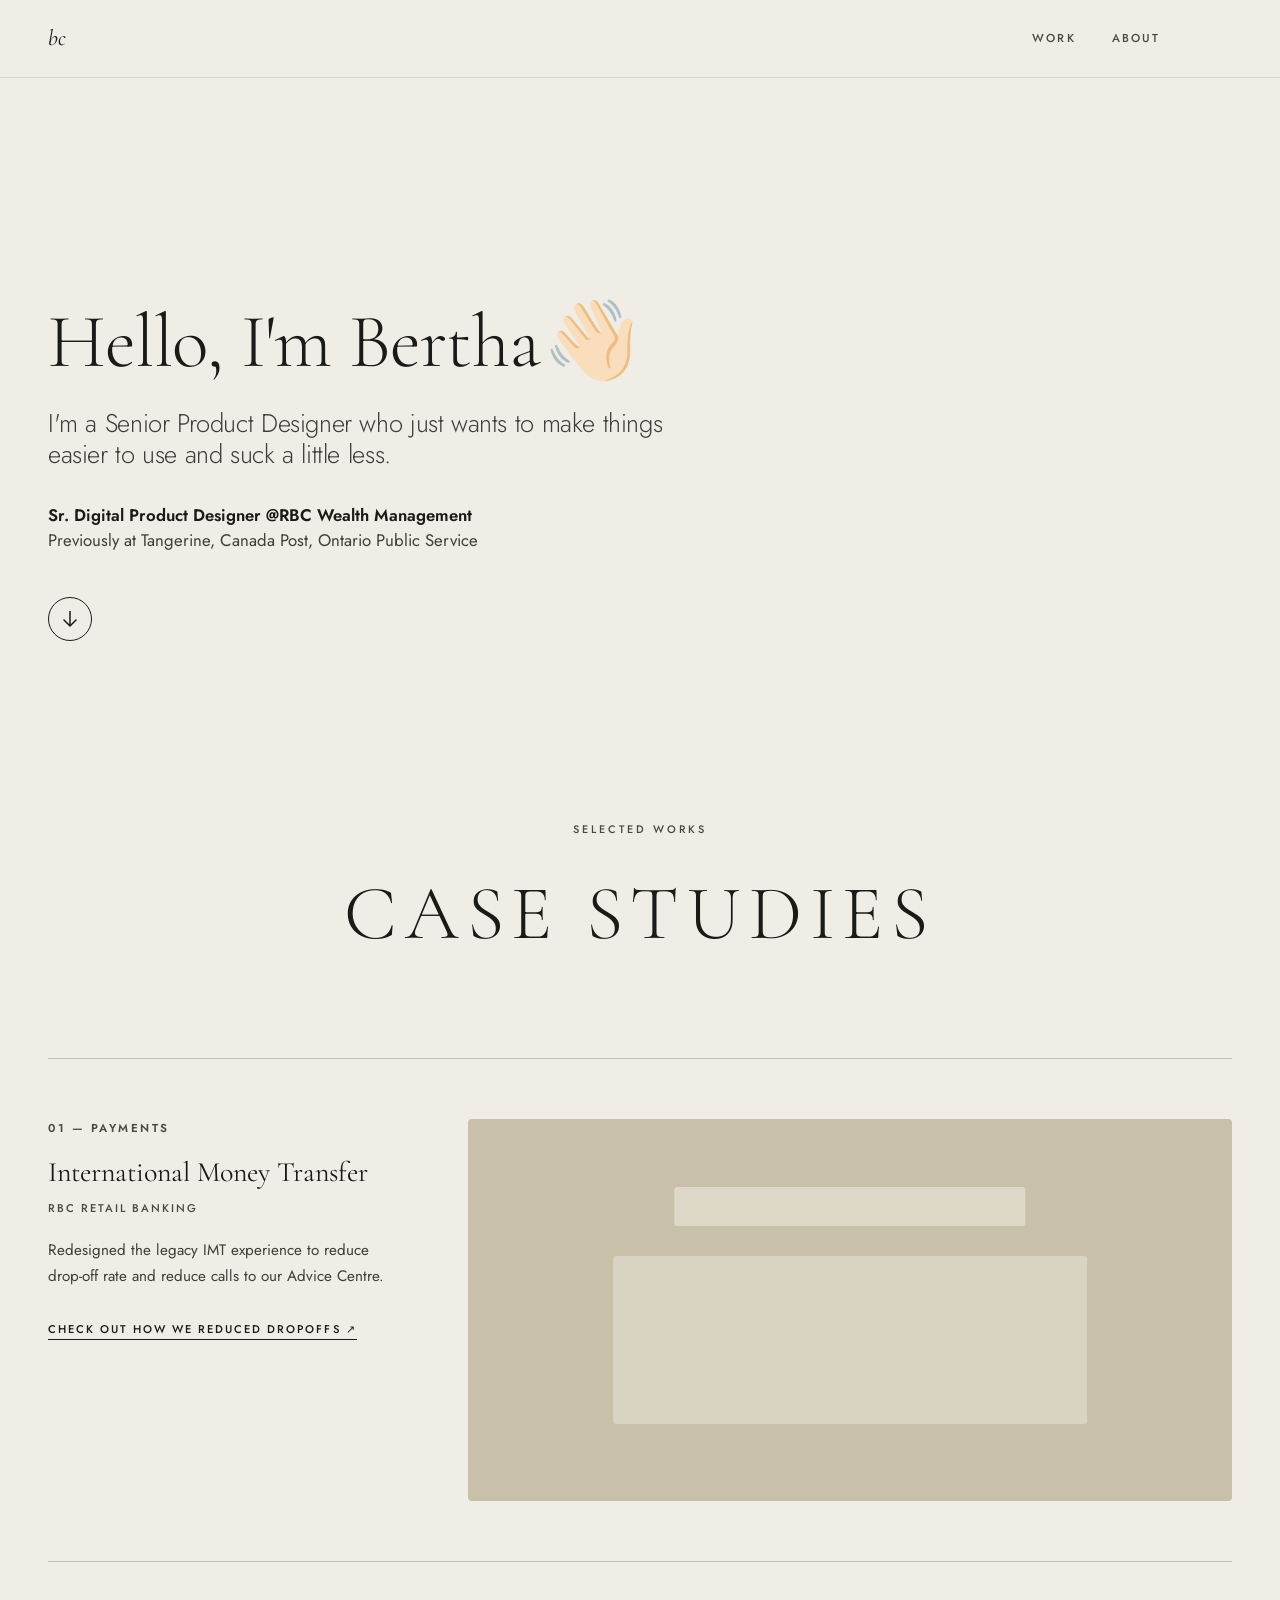
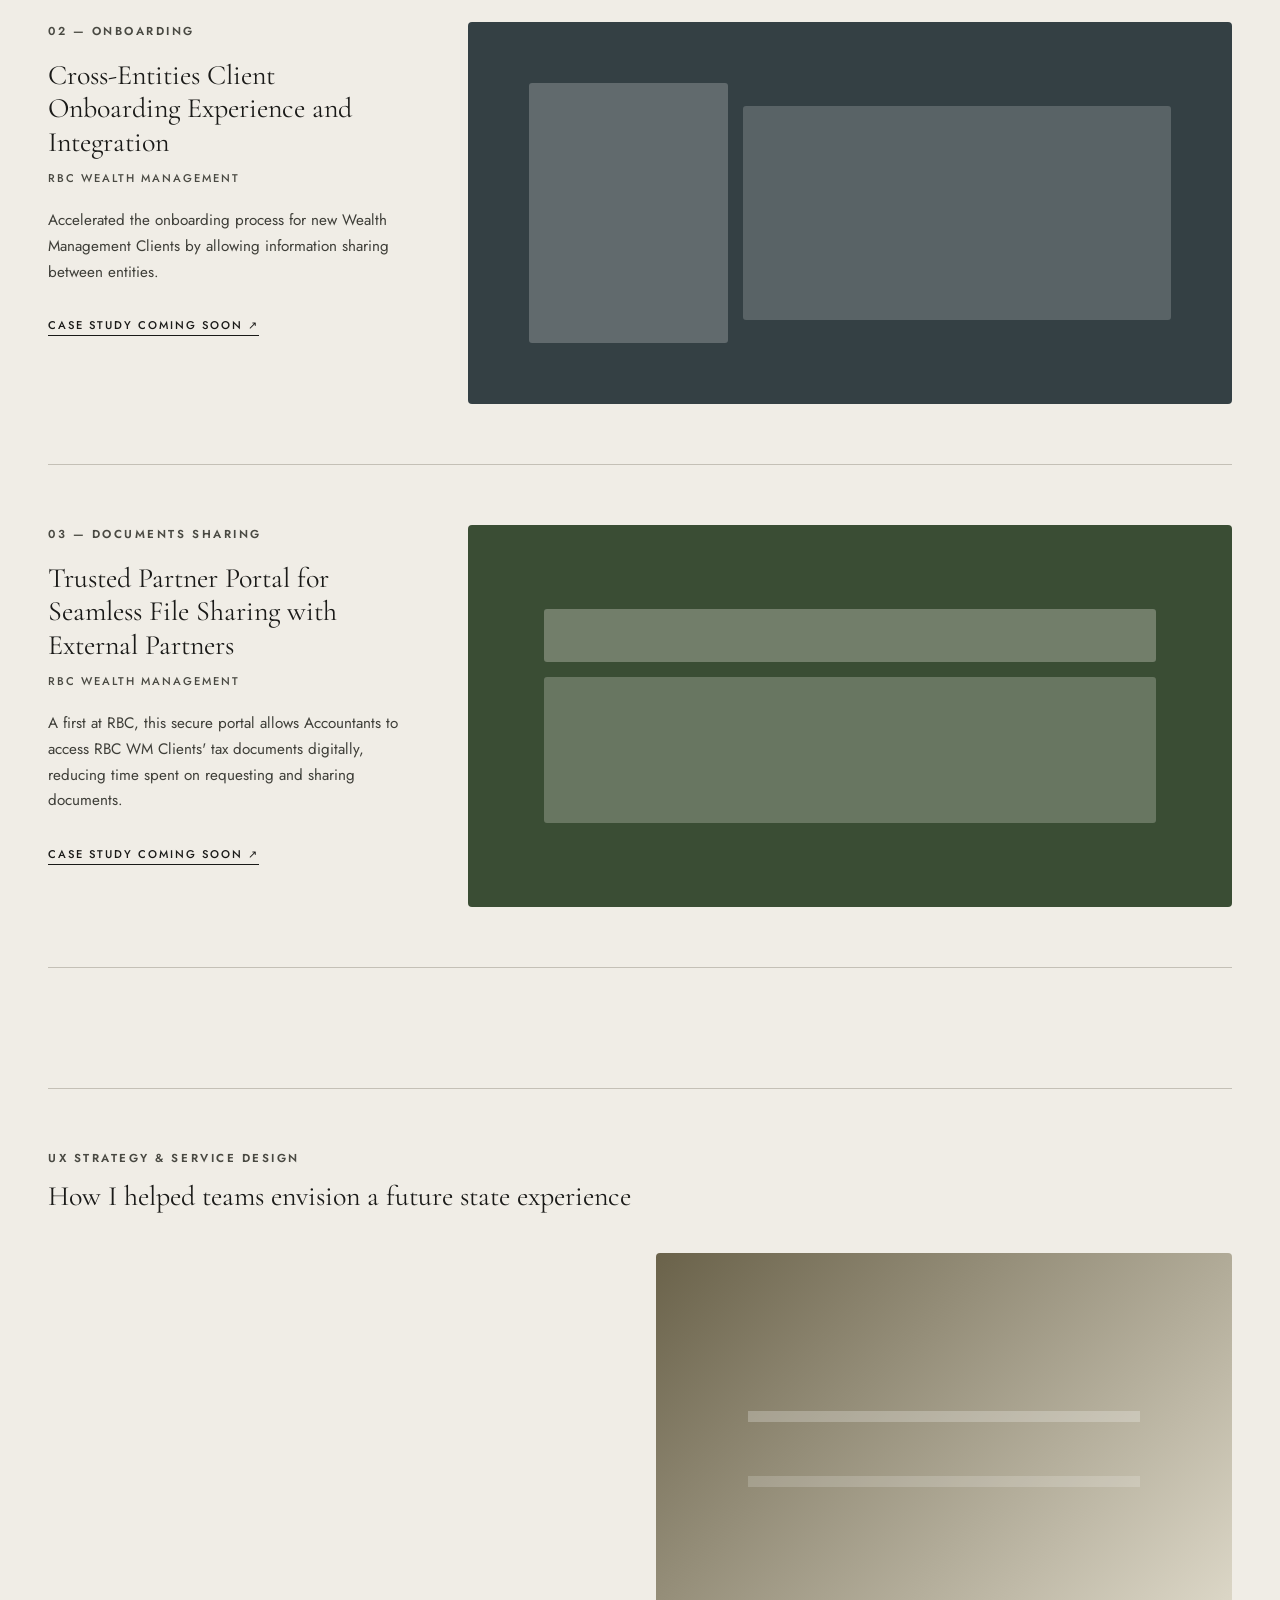
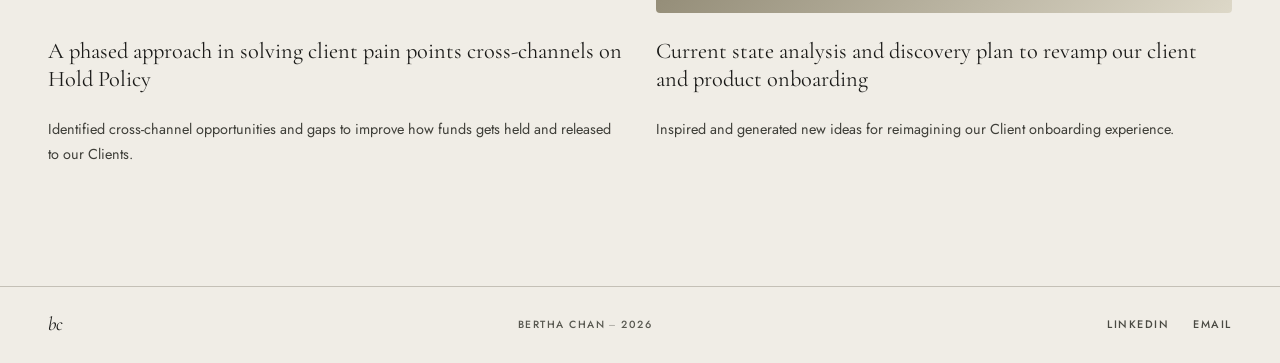
==== commit ff1a8c9a: "Add files via upload updated index and imt" ====
--- a/index.html
+++ b/index.html
@@ -1,113 +1,384 @@
-<!DOCTYPE html>
-<html lang="en">
-<head>
+<!DOCTYPE html><html lang="en"><head>
+
+
 <meta charset="UTF-8">
 <meta name="viewport" content="width=device-width, initial-scale=1.0">
-<title>Bertha Chan — Product and Service Designer</title>
+<title>Bertha Chan — Senior Product Designer</title>
 <link rel="stylesheet" href="style.css">
+<style>
+  /* ── HOMEPAGE-SPECIFIC TWEAKS ──
+     Hero redesigned to match the Figma "/" frame:
+     two-column headline + large profile photo + downward arrow. */
+  .bc-hero {
+    min-height: auto;
+    display: grid;
+    grid-template-columns: 1fr 448px;
+    gap: 32px;
+    align-items: end;
+    padding: 180px var(--page-pad) 100px;
+    max-width: var(--content-max);
+    margin: 0 auto;
+    text-align: left;
+  }
+  .bc-hero-copy { position: relative; }
+  .bc-headline {
+    font-family: var(--font-display);
+    font-weight: 300;
+    font-size: clamp(3rem, 6vw, 4.75rem);
+    line-height: 0.97;
+    letter-spacing: -0.01em;
+    color: var(--text);
+    margin-bottom: 28px;
+    animation: fadeUp 1s ease both;
+  }
+  .bc-headline .wave { display: inline-block; margin-left: 4px; }
+  .bc-sub {
+    font-family: var(--font-body);
+    font-weight: 300;
+    font-size: clamp(1.25rem, 2vw, 1.6rem);
+    line-height: 1.22;
+    letter-spacing: -0.015em;
+    color: var(--text-muted);
+    max-width: 620px;
+    margin-bottom: 32px;
+    animation: fadeUp 1s .1s ease both;
+  }
+  .bc-job {
+    font-family: var(--font-body);
+    font-weight: 400;
+    font-size: 1.05rem;
+    line-height: 1.5;
+    color: var(--text-muted);
+    max-width: 560px;
+    margin-bottom: 44px;
+    animation: fadeUp 1s .2s ease both;
+  }
+  .bc-job strong { font-weight: 600; color: var(--text); }
+  .bc-arrow {
+    display: inline-flex;
+    align-items: center;
+    justify-content: center;
+    width: 44px; height: 44px;
+    border-radius: 50%;
+    border: 1.5px solid var(--text);
+    color: var(--text);
+    animation: fadeUp 1s .3s ease both;
+    transition: background .22s, color .22s;
+    text-decoration: none;
+  }
+  .bc-arrow:hover { background: var(--text); color: var(--bg); }
+  .bc-arrow svg { width: 14px; height: 16px; }
+  .bc-photo {
+    width: 100%;
+    aspect-ratio: 448 / 461;
+    background: url('assets/profile.png') center / cover no-repeat;
+    border-radius: 4px;
+    animation: fadeUp 1s .15s ease both;
+  }
+
+  /* Floating labels — reuse decorative marks from base theme */
+  .bc-hero .label-float.primary { top: 160px; right: var(--page-pad); }
+  .bc-hero .label-float.systems { display: none; }
+
+  /* ── CASE BODIES — a single-column stack with large rhs image ── */
+  .case-list {
+    max-width: var(--content-max);
+    margin: 0 auto;
+    padding: 40px var(--page-pad) 120px;
+    display: flex;
+    flex-direction: column;
+  }
+  .case-row {
+    display: grid;
+    grid-template-columns: 356px 1fr;
+    gap: 64px;
+    padding: 60px 0;
+    border-top: 1px solid var(--border);
+    align-items: start;
+  }
+  .case-row:last-child { border-bottom: 1px solid var(--border); }
+  .case-row .case-num {
+    font-size: 0.72rem;
+    font-weight: 600;
+    letter-spacing: 0.22em;
+    text-transform: uppercase;
+    color: var(--text-ui);
+    margin-bottom: 18px;
+    display: block;
+  }
+  .case-row .case-title {
+    font-family: var(--font-display);
+    font-size: 1.75rem;
+    font-weight: 400;
+    line-height: 1.2;
+    color: var(--text);
+    margin-bottom: 10px;
+  }
+  .case-row .case-org {
+    font-size: 0.7rem;
+    font-weight: 500;
+    letter-spacing: 0.18em;
+    text-transform: uppercase;
+    color: var(--text-ui);
+    margin-bottom: 20px;
+  }
+  .case-row .case-desc {
+    font-size: 0.95rem;
+    line-height: 1.7;
+    color: var(--text-muted);
+    margin-bottom: 24px;
+  }
+  .case-row .case-link {
+    font-size: 0.7rem;
+    font-weight: 500;
+    letter-spacing: 0.18em;
+    text-transform: uppercase;
+    color: var(--text);
+    text-decoration: none;
+    border-bottom: 1px solid var(--text);
+    padding-bottom: 2px;
+    transition: opacity .2s;
+  }
+  .case-row .case-link:hover { opacity: 0.55; }
+
+  .case-visual {
+    width: 100%;
+    aspect-ratio: 702 / 351;
+    border-radius: 4px;
+    position: relative;
+    overflow: hidden;
+    transition: transform .4s ease;
+  }
+  .case-row:hover .case-visual { transform: translateY(-5px); }
+  .case-visual.v-imt      { background: #c8c0a8; }
+  .case-visual.v-wealth   { background: var(--slate); }
+  .case-visual.v-portal   { background: var(--green); }
+
+  /* Minimal hero-level device mock (CSS wireframe placeholder) */
+  .v-imt::before, .v-imt::after {
+    content: '';
+    position: absolute;
+    left: 50%;
+    transform: translateX(-50%);
+    border-radius: 3px;
+  }
+  .v-imt::before {
+    top: 18%; width: 46%; height: 10%;
+    background: rgba(240,237,230,0.55);
+  }
+  .v-imt::after {
+    top: 36%; width: 62%; height: 44%;
+    background: rgba(240,237,230,0.42);
+  }
+  .v-wealth::before, .v-wealth::after { content: ''; position: absolute; border-radius: 3px; }
+  .v-wealth::before {
+    left: 8%; top: 16%; width: 26%; height: 68%;
+    background: rgba(255,255,255,0.22);
+  }
+  .v-wealth::after {
+    right: 8%; top: 22%; width: 56%; height: 56%;
+    background: rgba(255,255,255,0.18);
+  }
+  .v-portal::before, .v-portal::after { content: ''; position: absolute; border-radius: 3px; }
+  .v-portal::before {
+    left: 10%; top: 22%; width: 80%; height: 14%;
+    background: rgba(240,237,230,0.30);
+  }
+  .v-portal::after {
+    left: 10%; bottom: 22%; width: 80%; height: 38%;
+    background: rgba(240,237,230,0.25);
+  }
+
+  /* UX Strategy row — two stacked cards side by side */
+  .ux-strategy {
+    max-width: var(--content-max);
+    margin: 0 auto;
+    padding: 0 var(--page-pad) 120px;
+  }
+  .ux-strategy-head {
+    padding: 60px 0 40px;
+    border-top: 1px solid var(--border);
+  }
+  .ux-strategy-eyebrow {
+    font-size: 0.72rem;
+    font-weight: 600;
+    letter-spacing: 0.22em;
+    text-transform: uppercase;
+    color: var(--text-ui);
+    margin-bottom: 12px;
+    display: block;
+  }
+  .ux-strategy-title {
+    font-family: var(--font-display);
+    font-size: 1.75rem;
+    font-weight: 400;
+    line-height: 1.2;
+    color: var(--text);
+    max-width: 820px;
+  }
+  .ux-grid {
+    display: grid;
+    grid-template-columns: 1fr 1fr;
+    gap: 32px;
+  }
+  .ux-card { display: flex; flex-direction: column; gap: 24px; }
+  .ux-thumb {
+    width: 100%;
+    aspect-ratio: 352 / 220;
+    border-radius: 4px;
+    overflow: hidden;
+    background-size: cover;
+    background-position: center;
+  }
+  .ux-thumb.hold { background-image: url('assets/hold-policy.png'); }
+  .ux-thumb.onboarding {
+    background: linear-gradient(135deg, var(--khaki) 0%, var(--cream) 100%);
+    position: relative;
+  }
+  .ux-thumb.onboarding::after {
+    content: '';
+    position: absolute;
+    inset: 20% 16%;
+    background:
+      linear-gradient(transparent 40%, rgba(255,255,255,0.25) 40%, rgba(255,255,255,0.25) 45%, transparent 45%),
+      linear-gradient(transparent 70%, rgba(255,255,255,0.18) 70%, rgba(255,255,255,0.18) 75%, transparent 75%);
+    border-radius: 3px;
+  }
+  .ux-card h3 {
+    font-family: var(--font-display);
+    font-size: 1.4rem;
+    font-weight: 400;
+    line-height: 1.25;
+    color: var(--text);
+  }
+  .ux-card p {
+    font-size: 0.9rem;
+    line-height: 1.7;
+    color: var(--text-muted);
+  }
+
+  /* Responsive — mobile */
+  @media (max-width: 860px) {
+    .bc-hero {
+      grid-template-columns: 1fr;
+      padding: 120px 24px 60px;
+    }
+    .bc-photo { aspect-ratio: 4 / 3; }
+    .case-row { grid-template-columns: 1fr; gap: 28px; padding: 40px 0; }
+    .ux-grid { grid-template-columns: 1fr; }
+  }
+</style>
 </head>
-<body>
-
+<body data-new-gr-c-s-check-loaded="14.1284.0" data-gr-ext-installed="" data-cc-id="cc-1" style="cursor: crosshair;" data-new-gr-c-s-loaded="14.1284.0">
+
+<!-- NAV -->
 <nav class="site-nav">
   <a href="index.html" class="nav-logo">bc</a>
   <div class="nav-links">
     <a href="#work">Work</a>
-    <a href="#process">Process</a>
-    <a href="about.html">About</a>
-    <a href="https://www.linkedin.com/in/berthaclchan/" target="_blank" rel="noopener noreferrer">LinkedIn</a>
+    <a href="#about">About</a>
+    <a href="imt.html" data-cc-id="cc-18" style=""><br></a>
+    <a href="https://www.linkedin.com/" target="_blank" rel="noopener noreferrer" data-cc-id="cc-19" style=""><br></a>
   </div>
 </nav>
 
-<section class="hero" id="about">
-  <span class="label-float primary" aria-hidden="true">
-    <svg width="32" height="12" viewBox="0 0 32 12"><path d="M0 6 Q12 0 32 6" stroke="currentColor" stroke-width="1" fill="none"/></svg>
-    Primary Discipline
-  </span>
-  <div class="v-tag" aria-hidden="true">V.2024.1</div>
-  <span class="label-float systems" aria-hidden="true">
-    <svg width="14" height="14" viewBox="0 0 14 14"><line x1="0" y1="14" x2="14" y2="0" stroke="currentColor" stroke-width="1"/></svg>
-    Systems Thinking
-  </span>
-  <div class="hero-stats">
-    <div class="stat"><span class="stat-num">10+</span><span class="stat-label">Years Exp</span></div>
-  </div>
-  <h1 class="hero-title">Bertha Chan</h1>
-  <p class="hero-subtitle">Product and Service Designer</p>
-  <div class="hero-ctas">
-    <a href="#work" class="btn">View Case Studies</a>
-  </div>
-  <div class="discipline-circles">
-    <div class="disc-item"><div class="disc-circle research"></div><span class="disc-label">Research</span></div>
-    <div class="disc-item"><div class="disc-circle wireframes"></div><span class="disc-label">Strategy</span></div>
-    <div class="disc-item"><div class="disc-circle prototyping"></div><span class="disc-label">Prototyping</span></div>
-    <div class="disc-item"><div class="disc-circle systems"></div><span class="disc-label">Facilitation</span></div>
-  </div>
-</section>
-
-<section id="work">
-  <div class="section-header">
+<!-- HERO -->
+<header class="bc-hero" id="about" data-cc-id="cc-3">
+  <span class="label-float primary" aria-hidden="true" data-cc-id="cc-4" style=""></span>
+  <div class="bc-hero-copy" data-cc-id="cc-6">
+    <h1 class="bc-headline">Hello, I'm Bertha<span class="wave">👋🏻</span></h1>
+    <p class="bc-sub">I'm a Senior Product Designer who just wants to make things easier to use and suck a little less.</p>
+    <p class="bc-job" spellcheck="false" data-cc-id="cc-5" style="width: 600px;">
+      <strong>Sr. Digital Product Designer @RBC Wealth Management</strong><br>
+      Previously at Tangerine, Canada Post, Ontario Public Service
+    </p>
+    <a href="#work" class="bc-arrow" aria-label="Jump to work">
+      <svg viewBox="0 0 14 16" fill="none"><path d="M7 0v13M1 9l6 6 6-6" stroke="currentColor" stroke-width="1.5" stroke-linecap="round" stroke-linejoin="round"></path></svg>
+    </a>
+  </div>
+  <div class="bc-photo" role="img" aria-label="Portrait of Bertha" data-cc-id="cc-2"></div>
+</header>
+
+<!-- WORK -->
+<section id="work" data-cc-id="cc-10">
+  <div class="section-header" data-cc-id="cc-7">
     <span class="section-eyebrow">Selected Works</span>
     <h2 class="section-title">Case Studies</h2>
   </div>
-  <div class="cases-grid">
-    <a href="case-nexus.html" class="case-card">
-      <div class="case-thumb"><div class="case-thumb-inner thumb-nexus"><div class="wire-top"></div><div class="wire-main"></div><div class="wire-b1"></div><div class="wire-b2"></div></div></div>
-      <div class="case-meta"><div><div class="case-name">International Money Transfer</div><div class="case-tags">Product Design &nbsp; Research</div></div></div>
-    </a>
-    <a href="case-aura.html" class="case-card">
-      <div class="case-thumb"><div class="case-thumb-inner thumb-aura"><div class="wire-circle"></div><div class="wire-title"></div><div class="wire-sub"></div><div class="wire-main"></div></div></div>
-      <div class="case-meta"><div><div class="case-name">Aura E-Commerce App</div><div class="case-tags">Product Design &nbsp; Mobile</div></div></div>
-    </a>
-    <a href="case-lumina.html" class="case-card">
-      <div class="case-thumb"><div class="case-thumb-inner thumb-lumina"><div class="wire-circle"></div></div></div>
-      <div class="case-meta"><div><div class="case-name">Lumina Health Dashboard</div><div class="case-tags">UX Research &nbsp; Data Viz</div></div></div>
-    </a>
-    <a href="case-meridian.html" class="case-card">
-      <div class="case-thumb"><div class="case-thumb-inner thumb-meridian"><div class="wire-g1"></div><div class="wire-g2"></div><div class="wire-g3"></div><div class="wire-g4"></div></div></div>
-      <div class="case-meta"><div><div class="case-name">Meridian Travel Platform</div><div class="case-tags">Product Design &nbsp; Web</div></div></div>
-    </a>
+
+  <div class="case-list" data-cc-id="cc-12">
+
+    <div class="case-row" data-cc-id="cc-8">
+      <div>
+        <span class="case-num" data-cc-id="cc-9" style="">01 — PAYMENTS</span>
+        <h3 class="case-title">International Money Transfer</h3>
+        <div class="case-org">RBC Retail Banking</div>
+        <p class="case-desc">Redesigned the legacy IMT experience to reduce drop-off rate and reduce calls to our Advice Centre.</p>
+        <a href="imt.html" class="case-link">Check out how we reduced dropoffs ↗</a>
+      </div>
+      <a href="imt.html" aria-label="Open IMT case study">
+        <div class="case-visual v-imt" aria-hidden="true"></div>
+      </a>
+    </div>
+
+    <div class="case-row">
+      <div>
+        <span class="case-num">02 — Onboarding</span>
+        <h3 class="case-title">Cross-Entities Client Onboarding Experience and Integration</h3>
+        <div class="case-org">RBC Wealth Management</div>
+        <p class="case-desc">Accelerated the onboarding process for new Wealth Management Clients by allowing information sharing between entities.</p>
+        <a href="#" class="case-link">Case study coming soon ↗</a>
+      </div>
+      <a href="#" aria-label="Wealth Management case study">
+        <div class="case-visual v-wealth" aria-hidden="true"></div>
+      </a>
+    </div>
+
+    <div class="case-row">
+      <div>
+        <span class="case-num" data-cc-id="cc-11" style="">03 — dOCUMENTS SHARING</span>
+        <h3 class="case-title">Trusted Partner Portal for Seamless File Sharing with External Partners</h3>
+        <div class="case-org">RBC Wealth Management</div>
+        <p class="case-desc">A first at RBC, this secure portal allows Accountants to access RBC WM Clients' tax documents digitally, reducing time spent on requesting and sharing documents.</p>
+        <a href="#" class="case-link">Case study coming soon ↗</a>
+      </div>
+      <a href="#" aria-label="Trusted Partner Portal case study">
+        <div class="case-visual v-portal" aria-hidden="true"></div>
+      </a>
+    </div>
+
+  </div>
+
+  <!-- UX Strategy row -->
+  <div class="ux-strategy" data-cc-id="cc-15">
+    <div class="ux-strategy-head">
+      <span class="ux-strategy-eyebrow" data-cc-id="cc-14" style="">UX Strategy &amp; sERVICE DESIGN</span>
+      <h3 class="ux-strategy-title" data-cc-id="cc-13" style="">How I helped teams envision a future state experience</h3>
+    </div>
+    <div class="ux-grid">
+      <div class="ux-card">
+        <div class="ux-thumb hold" role="img" aria-label="Hold Policy exploration"></div>
+        <h3>A phased approach in solving client pain points cross-channels on Hold Policy</h3>
+        <p>Identified cross-channel opportunities and gaps to improve how funds gets held and released to our Clients.</p>
+      </div>
+      <div class="ux-card">
+        <div class="ux-thumb onboarding" role="img" aria-label="Onboarding discovery"></div>
+        <h3>Current state analysis and discovery plan to revamp our client and product onboarding</h3>
+        <p>Inspired and generated new ideas for reimagining our Client onboarding experience.</p>
+      </div>
+    </div>
   </div>
 </section>
 
-<section id="process" class="process-outer">
-  <div class="process-section">
-    <div>
-      <span class="process-eyebrow">The Winning Process</span>
-      <h2 class="process-title">Check-<br>list</h2>
-      <p class="process-desc">A systematic approach to solving complex product challenges, ensuring no detail is overlooked from discovery to handoff.</p>
-      <div class="iterative-tag">Iterative Loops</div>
-    </div>
-    <div class="process-right">
-      <div class="process-step"><div class="step-check"></div><div><div class="step-num-title">01. Discovery &amp; Alignment</div><p class="step-desc">Establishing the core problem statement. Conducting stakeholder interviews, defining user personas, and mapping out initial user journeys to ensure business goals align with user needs.</p></div></div>
-      <div class="process-step"><div class="step-check"></div><div><div class="step-num-title">02. Information Architecture</div><p class="step-desc">Structuring the content. Creating sitemaps, user flows, and low-fidelity wireframes to establish the structural foundation before visual design begins.</p></div></div>
-      <div class="process-step"><div class="step-check"></div><div><div class="step-num-title">03. Interaction &amp; Visuals</div><p class="step-desc">Translating wireframes into high-fidelity screens. Applying or creating design systems, establishing typography hierarchy, and designing micro-interactions.</p></div></div>
-      <div class="process-step"><div class="step-check"></div><div><div class="step-num-title">04. Prototyping &amp; Testing</div><p class="step-desc">Building interactive models in Figma to test usability. Conducting moderated testing sessions and iterating based on empirical user feedback.</p></div></div>
-      <div class="process-step"><div class="step-check"></div><div><div class="step-num-title">05. Handoff &amp; Documentation</div><p class="step-desc">Preparing developer-ready specs. Annotating edge cases, creating component documentation, and ensuring smooth transition from design to engineering.</p></div></div>
-    </div>
-  </div>
-</section>
-
-<section id="contact">
-  <div class="testimonials-section">
-    <div class="testimonials-header">
-      <span class="t-section-label">Section</span><div class="t-divider"></div>
-      <span class="t-section-value">Client Feedback</span><div class="t-divider"></div>
-      <span class="t-section-label">Data Points</span><div class="t-divider"></div>
-      <span class="t-section-value">03</span>
-    </div>
-    <div class="t-grid">
-      <div class="t-card"><p class="t-quote">"An obsessive attention to detail. They didn't just design screens; they architected a system that allowed our engineering team to build twice as fast."</p><div class="t-name">Sarah Jenkins</div><div class="t-role">VP Product, Nexus</div></div>
-      <div class="t-card"><p class="t-quote">"The clarity they brought to our complex onboarding flow was transformative. Conversion rates increased by 40% within a month of launch."</p><div class="t-name">Marcus Chen</div><div class="t-role">Founder, Aura App</div></div>
-      <div class="t-card"><p class="t-quote">"Rarely do you find a designer who understands both the deep aesthetic nuances of typography and the hardcore logic of data structures. Exceptional work."</p><div class="t-name">Elena Rodriguez</div><div class="t-role">Design Director, Lumina</div></div>
-    </div>
-  </div>
-</section>
-
-<footer class="site-footer">
+<footer class="site-footer" data-cc-id="cc-17">
   <span class="footer-logo">bc</span>
-  <span class="footer-copy">All Rights Reserved</span>
-  <div class="footer-links"><a href="https://www.linkedin.com/in/berthaclchan/" target="_blank" rel="noopener noreferrer">LinkedIn</a></div>
+  <span class="footer-copy" data-cc-id="cc-16" style="">Bertha Chan ⏤ 2026</span>
+  <div class="footer-links">
+    <a href="https://www.linkedin.com/" target="_blank" rel="noopener noreferrer">LinkedIn</a>
+    <a href="mailto:hello@example.com">Email</a>
+  </div>
 </footer>
 
-</body>
-</html>
+
+
+</body><grammarly-desktop-integration data-grammarly-shadow-root="true"></grammarly-desktop-integration></html>
